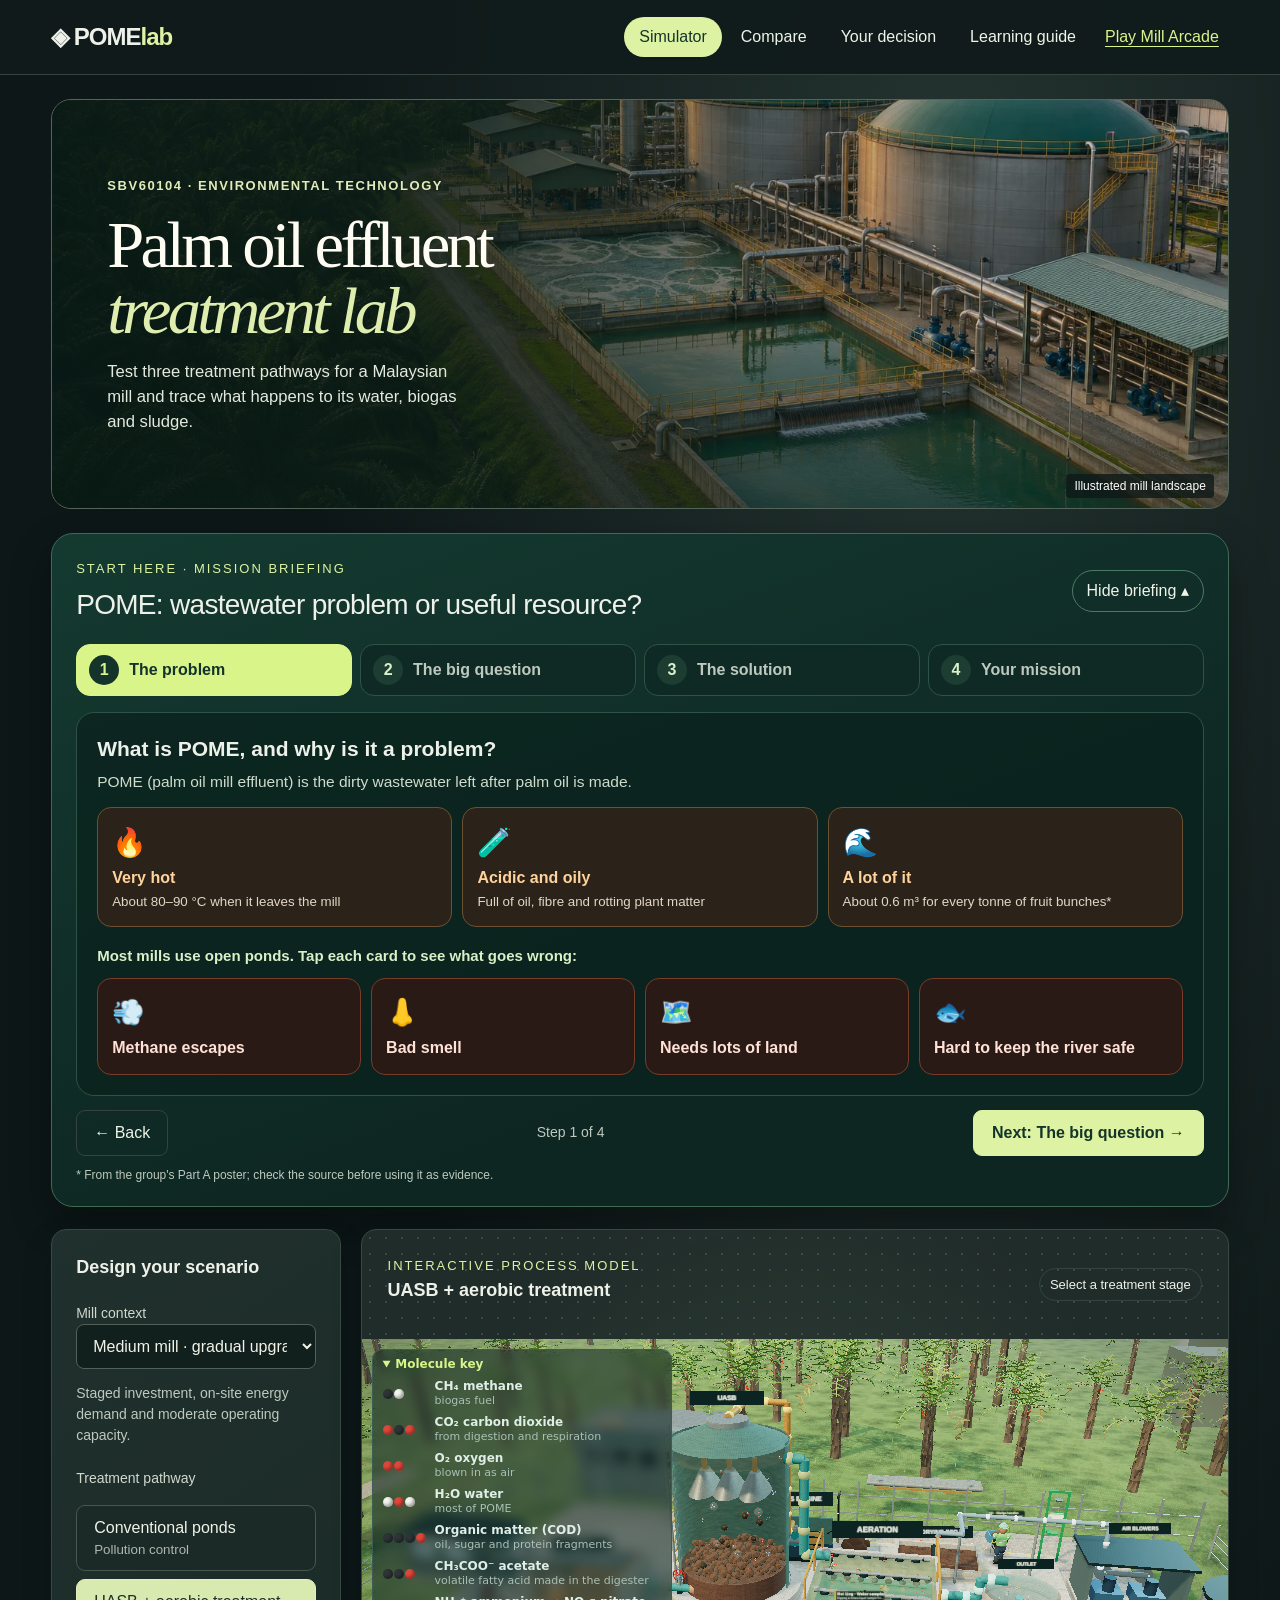
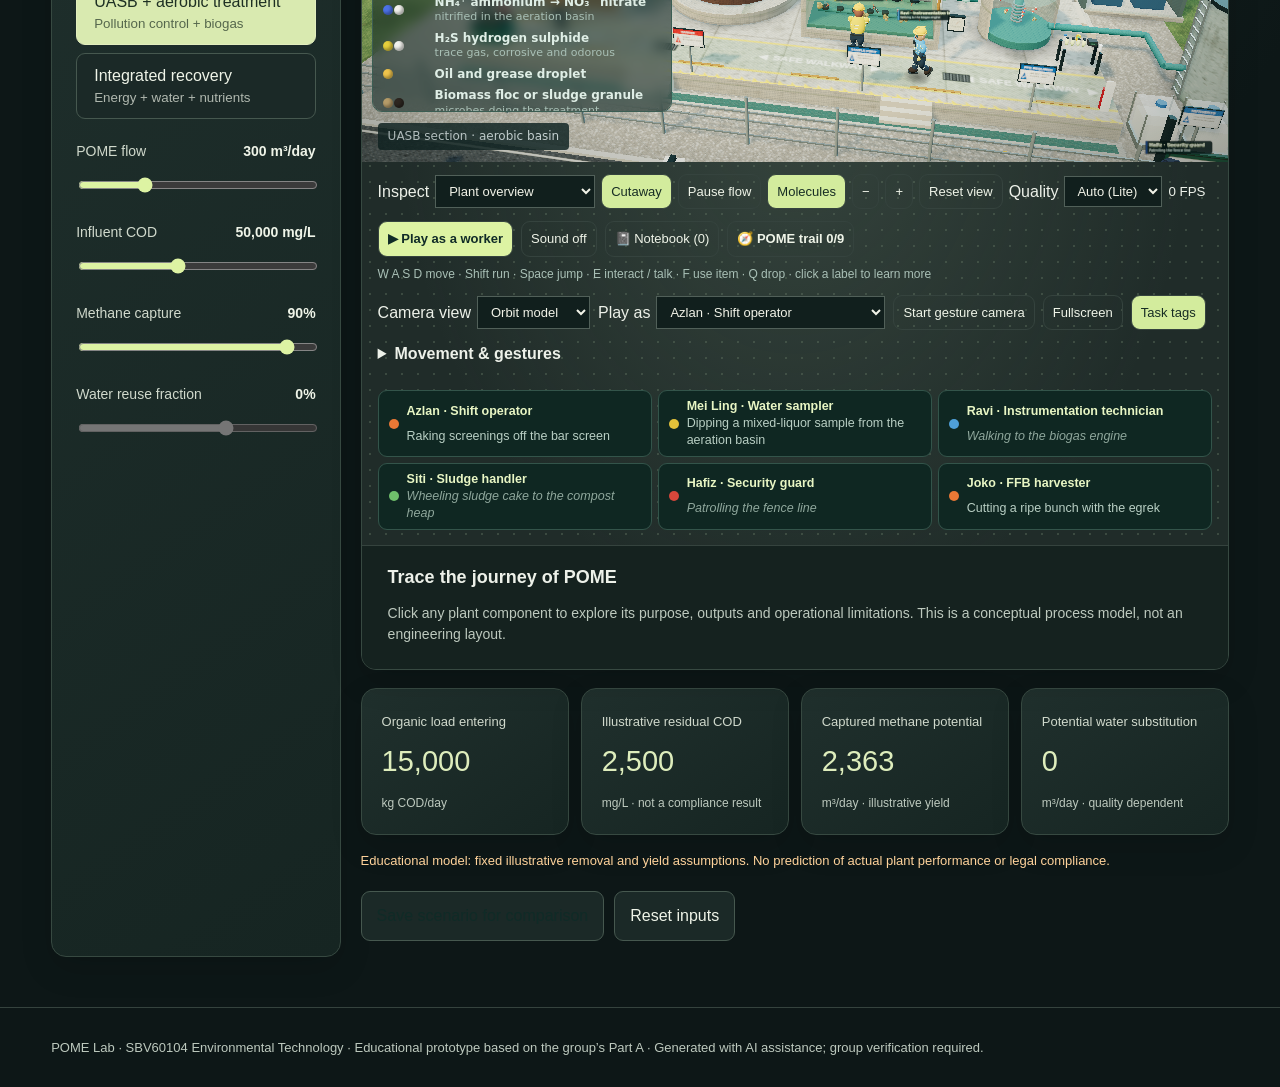
==== index.html @ a476e7a6 "Bring the conventional ponds to life: working crew, play mode, molecules - Seven workers with real p" ====
<!doctype html><html lang="en"><head><meta charset="utf-8"><meta name="viewport" content="width=device-width,initial-scale=1"><title>POME Lab — From effluent to opportunity</title><style>
:root{--bg:#091d1b;--panel:#102b27;--line:#2b4942;--ink:#eff4e8;--muted:#a5bcb1;--lime:#d9f58a;--mint:#70d9b0;--amber:#ffd39b}*{box-sizing:border-box}body{margin:0;background:var(--bg);color:var(--ink);font:16px/1.5 system-ui,sans-serif}button,input,select,textarea{font:inherit}button,select{cursor:pointer}button{border:1px solid var(--line);background:transparent;color:var(--ink);border-radius:9px;padding:10px 17px}button:hover,button.active{background:var(--lime);color:#14342b;border-color:var(--lime)}button:focus-visible,a:focus-visible,input:focus-visible,select:focus-visible{outline:3px solid var(--amber);outline-offset:3px}header{padding:23px 4%;display:flex;align-items:center;justify-content:space-between;border-bottom:1px solid var(--line)}.brand{font-size:23px;font-weight:750;letter-spacing:-1px}.brand span{color:var(--lime)}.tag{color:var(--muted);font-size:14px}nav{display:flex;gap:7px;flex-wrap:wrap}nav button{border:0}main{max-width:1520px;margin:auto;padding:35px 4%}h1{font-size:clamp(36px,4.6vw,67px);line-height:1.05;letter-spacing:-2.5px;font-weight:500;margin:17px 0}h1 em{color:var(--lime);font-style:normal}h2{font-size:27px;font-weight:500;letter-spacing:-.7px}h3{font-size:18px;margin:0 0 12px}p{color:var(--muted)}.eyebrow{text-transform:uppercase;letter-spacing:2px;color:var(--lime);font-size:13px}.intro{display:flex;justify-content:space-between;gap:30px;align-items:end;margin-bottom:32px}.intro p{max-width:440px}.badge{font-size:13px;padding:6px 10px;border:1px solid var(--line);border-radius:30px;display:inline-block}.grid{display:grid;grid-template-columns:310px 1fr;gap:20px}.panel{background:var(--panel);border:1px solid var(--line);border-radius:18px;padding:24px}.controls label{display:block;margin-top:22px;color:var(--muted);font-size:14px}.controls output{float:right;color:var(--ink);font-weight:650}.controls select{width:100%;padding:12px;background:#193c34;color:white;border:1px solid var(--line);border-radius:8px}.controls input{width:100%;accent-color:var(--lime);margin-top:15px}.options{display:grid;gap:8px;margin-top:16px}.options button{text-align:left}.options small{display:block;color:inherit;opacity:.7}.stage{padding:0;overflow:hidden;position:relative;background:radial-gradient(ellipse at 50% 35%,#245347 0,#102b27 65%)}.stagehead{display:flex;justify-content:space-between;padding:23px 26px}.stage svg{width:100%;height:330px;display:block}.unit{cursor:pointer;transition:filter .2s}.unit:hover,.unit:focus{filter:brightness(1.3);outline:none}.pipe{stroke-dasharray:12 9;animation:flow 2s linear infinite}@keyframes flow{to{stroke-dashoffset:-42}}.detail{background:#0a211c99;border-top:1px solid var(--line);padding:18px 26px;min-height:114px}.detail p{margin:6px 0;font-size:14px}.metrics{display:grid;grid-template-columns:repeat(4,1fr);gap:12px;margin-top:18px}.metric{padding:20px;background:#132e27;border-radius:13px;border:1px solid var(--line)}.metric span{color:var(--muted);font-size:13px}.metric strong{display:block;font-size:29px;font-weight:500;color:var(--lime);margin:7px 0}.metric small{color:var(--muted);font-size:12px}.notice{color:var(--amber);font-size:13px;margin:16px 0}.actions{display:flex;gap:10px;flex-wrap:wrap;margin-top:20px}.primary{background:var(--lime);color:#102b27}.cards{display:grid;grid-template-columns:repeat(3,1fr);gap:18px}.hidden{display:none!important}.section{margin-top:24px}table{width:100%;border-collapse:collapse}td,th{padding:14px;text-align:left;border-bottom:1px solid var(--line)}th{color:var(--lime)}.scroll{overflow:auto}textarea{width:100%;min-height:130px;padding:15px;background:#0c211d;border:1px solid var(--line);border-radius:10px;color:white}.feedback{padding:16px;border-left:3px solid var(--lime);background:#183c30;margin-top:15px}.quiz button{display:block;margin:8px 0;width:100%;text-align:left}.quiz fieldset{border:0;padding:0;margin:26px 0}.quiz legend{margin-bottom:12px;font-weight:600}.quiz label{display:block;padding:9px}.quiz input{accent-color:var(--lime)}a{color:var(--lime)}details{border-bottom:1px solid var(--line);padding:16px 0}summary{cursor:pointer;font-weight:600}footer{padding:30px 4%;border-top:1px solid var(--line);color:var(--muted);font-size:13px}.timeline{display:grid;grid-template-columns:repeat(5,1fr);gap:12px}.timeline div{padding:20px;border-left:2px solid var(--mint);background:var(--panel)}.timeline b{color:var(--lime)}@media(max-width:1050px){.metrics{grid-template-columns:repeat(2,1fr)}.cards{grid-template-columns:1fr}.intro{display:block}.timeline{grid-template-columns:1fr}}@media(max-width:720px){header{display:block}nav{margin-top:18px}.grid{grid-template-columns:1fr}main{padding:25px 5%}h1{letter-spacing:-1px}.stage svg{height:270px}.stagehead{gap:15px}.tag{display:none}}@media(prefers-reduced-motion:reduce){.pipe{animation:none}}
</style><link rel="stylesheet" href="field.css"><style>.reactor-view[hidden]{display:none}.reactor-frame{position:relative;background:#203535}.reactor-frame canvas{width:100%;height:clamp(320px,47vh,510px);display:block;touch-action:none;cursor:grab}.reactor-frame canvas:active{cursor:grabbing}.reactor-caption{position:absolute;left:16px;bottom:12px;color:#e2eeee;background:#152b29db;padding:5px 10px;border-radius:4px;font:12px system-ui;pointer-events:none}.reactor-controls{display:flex;align-items:center;flex-wrap:wrap;gap:6px;padding:12px 16px}.reactor-controls label{display:flex;align-items:center;gap:6px}.reactor-controls button,.reactor-controls select{width:auto;margin:0;padding:7px 9px;font-size:13px}.reactor-controls button[aria-pressed=true]{background:#d3ec9d;color:#172d24}.reactor-fallback svg{display:block!important}</style><link rel="stylesheet" href="process/explore.css?v=shift18"><link rel="stylesheet" href="process/play.css?v=shift18"><link rel="stylesheet" href="process/poster.css?v=shift18"></head><body><header><div class="brand">◈ POME<span>lab</span> <span class="tag"> / Environmental decision studio</span></div><nav aria-label="Main"><button class="active" data-tab="studio">Simulator</button><button data-tab="compare">Compare</button><button data-tab="challenge">Your decision</button><button data-tab="learn">Learning guide</button><a href="./arcade.html" style="color:#d9f58a;padding:10px">Play Mill Arcade</a></nav></header><main>
<section id="studio" class="view"><figure class="field-cover"><div><span class="eyebrow">SBV60104 · Environmental Technology</span><h1>Palm oil effluent<br><em>treatment lab</em></h1><p>Test three treatment pathways for a Malaysian mill and trace what happens to its water, biogas and sludge.</p></div><figcaption>Illustrated mill landscape</figcaption></figure><div class="grid"><aside class="panel controls"><h3>Design your scenario</h3><label for="scenario">Mill context</label><select id="scenario"><option value="small">Small mill · constrained investment</option><option value="medium" selected>Medium mill · gradual upgrade</option><option value="large">Large mill · recovery investment</option></select><p id="context" style="font-size:14px"></p><label>Treatment pathway</label><div class="options"><button data-option="0">Conventional ponds<small>Pollution control</small></button><button data-option="1" class="active">UASB + aerobic treatment<small>Pollution control + biogas</small></button><button data-option="2">Integrated recovery<small>Energy + water + nutrients</small></button></div><label for="flow">POME flow <output id="flowO"></output></label><input id="flow" type="range" min="50" max="1000" step="10" value="300"><label for="cod">Influent COD <output id="codO"></output></label><input id="cod" type="range" min="15000" max="100000" step="1000" value="50000"><label for="capture">Methane capture <output id="captureO"></output></label><input id="capture" type="range" min="0" max="100" value="90"><label for="reuse">Water reuse fraction <output id="reuseO"></output></label><input id="reuse" type="range" min="0" max="80" value="50"></aside><div><div class="panel stage"><div class="stagehead"><div><span class="eyebrow">Interactive process model</span><h3 id="planttitle">UASB + aerobic treatment</h3></div><span class="badge">Select a treatment stage</span></div><svg viewBox="0 0 850 370" role="img" aria-label="Isometric treatment plant with selectable pretreatment, digester, polishing, energy and sludge stages"><defs><linearGradient id="tank" x2="1"><stop stop-color="#244c40"/><stop offset=".5" stop-color="#51866c"/><stop offset="1" stop-color="#1c3b32"/></linearGradient><linearGradient id="water" x2="0" y2="1"><stop stop-color="#8ae2c0"/><stop offset="1" stop-color="#3e8470"/></linearGradient><pattern id="grid" width="35" height="35" patternUnits="userSpaceOnUse"><path d="M35 0H0V35" fill="none" stroke="#7cab8b" stroke-opacity=".12"/></pattern></defs><path d="M45 230 410 45 810 210 450 365Z" fill="url(#grid)" stroke="#50765c" stroke-opacity=".4"/><path d="M120 240 300 285 495 230 680 275M340 210 470 100M500 230 650 140" fill="none" stroke="#295c49" stroke-width="13"/><path class="pipe" d="M120 240 300 285 495 230 680 275M340 210 470 100M500 230 650 140" fill="none" stroke="#c8ec8d" stroke-width="3"/>
<g class="unit" tabindex="0" role="button" aria-label="Pretreatment" data-stage="0"><path d="M75 205 155 170 218 195 138 232Z" fill="#8ca894"/><path d="M75 205v46l63 28v-47Z" fill="#305448"/><path d="M138 232 218 195v45l-80 39Z" fill="#466c59"/><path d="M90 206 154 180 201 196 138 222Z" fill="#a88a55"/><text x="89" y="310" fill="#dfedda" font-size="15">Pretreatment</text></g>
<g class="unit" tabindex="0" role="button" aria-label="Anaerobic treatment" data-stage="1"><ellipse cx="335" cy="256" rx="79" ry="31" fill="#071a14" opacity=".5"/><path d="M264 165v83c0 42 142 42 142 0v-83Z" fill="url(#tank)"/><ellipse cx="335" cy="165" rx="71" ry="27" fill="#90b69b"/><path d="M264 165Q335 65 406 165Q335 203 264 165" fill="#5d9176"/><path d="M335 116v-23h40" fill="none" stroke="#bcdb9b" stroke-width="6"/><path d="M277 198v44M286 201v44" stroke="#b5d2a5" stroke-width="2"/><text x="274" y="309" fill="#dfedda" font-size="15">Anaerobic stage</text></g>
<g class="unit" tabindex="0" role="button" aria-label="Aerobic polishing" data-stage="2"><path d="M445 198 521 164 590 192 515 227Z" fill="#9ebba9"/><path d="M445 198v43l70 31v-45Z" fill="#386252"/><path d="M515 227 590 192v43l-75 37Z" fill="#577f68"/><path d="M461 197 522 174 573 192 515 216Z" fill="url(#water)"/><path d="m480 197 39-14m-17 22 39-15" stroke="#c7ffe2" stroke-width="3"/><text x="454" y="304" fill="#dfedda" font-size="15">Water polishing</text></g>
<g class="unit" tabindex="0" role="button" aria-label="Biogas energy" data-stage="3"><path d="M449 72 502 49 549 69 497 94Z" fill="#c8de9b"/><path d="M449 72v46l48 23V94Z" fill="#69936a"/><path d="m497 94 52-25v47l-52 25Z" fill="#3f7054"/><path d="m494 73-9 13h11l-7 16 20-20h-12l6-9" fill="#f0fbc4"/><text x="441" y="37" fill="#dfedda" font-size="15">Biogas energy</text></g>
<g class="unit" tabindex="0" role="button" aria-label="Sludge management" data-stage="4"><path d="m607 130 44-47 55 41-46 26Z" fill="#8ea76a"/><path d="m607 130 53 20 46-26v20l-46 26-53-23Z" fill="#537548"/><text x="614" y="72" fill="#dfedda" font-size="15">Sludge recovery</text></g><g class="unit" tabindex="0" role="button" aria-label="Water destination" data-stage="5"><ellipse cx="691" cy="262" rx="44" ry="18" fill="#a2c9b8"/><path d="M647 262v31c0 24 88 24 88 0v-31" fill="#477c69"/><ellipse cx="691" cy="262" rx="35" ry="12" fill="#7bc8bd"/><text x="647" y="337" fill="#dfedda" font-size="15">Water outlet</text></g></svg><div class="detail" aria-live="polite"><h3 id="detailtitle">Trace the journey of POME</h3><p id="detailtext">Click any plant component to explore its purpose, outputs and operational limitations. This is a conceptual process model, not an engineering layout.</p></div></div><div class="metrics" aria-live="polite"><div class="metric"><span>Organic load entering</span><strong id="load"></strong><small>kg COD/day</small></div><div class="metric"><span>Illustrative residual COD</span><strong id="residual"></strong><small>mg/L · not a compliance result</small></div><div class="metric"><span>Captured methane potential</span><strong id="gas"></strong><small>m³/day · illustrative yield</small></div><div class="metric"><span>Potential water substitution</span><strong id="waterout"></strong><small>m³/day · quality dependent</small></div></div><p class="notice">Educational model: fixed illustrative removal and yield assumptions. No prediction of actual plant performance or legal compliance.</p><div class="actions"><button class="primary" id="save">Save scenario for comparison</button><button id="reset">Reset inputs</button></div><p id="saved" role="status"></p></div></div></section>
<section id="compare" class="view hidden"><span class="eyebrow">Evaluate the trade-offs</span><h1>Different mills.<br><em>Different decisions.</em></h1><div class="cards"><article class="panel"><h2>Conventional ponds</h2><p>Lower initial investment and simpler operation. Larger land demand, odour and overflow risks, and uncontrolled methane can remain.</p><b>Question:</b><p>How would you demonstrate adequate treatment and manage remaining emissions?</p></article><article class="panel"><h2>UASB + biogas</h2><p>Compact anaerobic treatment with gas recovery and aerobic post-treatment. Requires suitable pretreatment, stable loading and trained operators.</p><b>Question:</b><p>What happens if gas capture or the biological process performs poorly?</p></article><article class="panel"><h2>Integrated recovery</h2><p>Adds water polishing and planned sludge recovery. Requires investment, energy, maintenance and quality checks for each recovered product.</p><b>Question:</b><p>Are there practical users for the recovered water, energy and nutrients?</p></article></div><h2>Your saved experiments</h2><div class="panel scroll"><table><thead><tr><th>Scenario / pathway</th><th>Flow</th><th>Residual COD</th><th>Methane</th><th>Water reuse</th></tr></thead><tbody id="runs"></tbody></table><p id="empty">Save scenarios in the simulator to compare your experiments.</p></div><div class="actions"><button id="export">Export learning record</button><button id="clear">Clear comparisons</button></div></section>
<section id="challenge" class="view hidden"><span class="eyebrow">Apply your judgement</span><h1>Make the call.<br><em>Defend the conditions.</em></h1><div class="grid"><article class="panel"><h2>The mill manager’s brief</h2><p>A medium-sized Malaysian mill can fund a staged upgrade. It has demand for on-site energy but limited specialist staff. There is no confirmed use for reclaimed water or compost.</p><p>Recommend a pathway and identify what must be in place before implementation.</p><div class="options" id="choices"><button data-choice="0">Keep conventional ponds</button><button data-choice="1">Stage a UASB + biogas upgrade</button><button data-choice="2">Install full integrated recovery</button></div><div id="choicefeedback" aria-live="polite"></div></article><div class="panel"><h3>Your evidence-based recommendation</h3><p>Use two comparison criteria, one limitation and one implementation condition. More than one answer can be defensible.</p><textarea id="reason" aria-label="Your recommendation" placeholder="I recommend… because… The main limitation is… Implementation should require…"></textarea><button id="review" class="primary">Check my reasoning structure</button><div id="reasonfeedback" aria-live="polite"></div><p class="tag">This checks structure only; it does not grade scientific accuracy or use AI.</p></div></div><div class="panel section quiz"><h2>Check your understanding</h2><form id="quiz"><fieldset><legend>1. Why is high BOD a concern in receiving water?</legend><label><input type="radio" name="q1" value="0"> It can increase microbial oxygen demand.</label><label><input type="radio" name="q1" value="1"> It guarantees nutrients have been removed.</label><label><input type="radio" name="q1" value="2"> It means the water is suitable for reuse.</label></fieldset><fieldset><legend>2. Does captured biogas prove that final effluent meets discharge requirements?</legend><label><input type="radio" name="q2" value="0"> Yes, gas capture is sufficient.</label><label><input type="radio" name="q2" value="1"> No, final effluent needs applicable quality assessment.</label></fieldset><fieldset><legend>3. What is necessary before reusing sludge as a soil amendment?</legend><label><input type="radio" name="q3" value="0"> Assume all organic sludge is safe.</label><label><input type="radio" name="q3" value="1"> Verify treatment, quality and suitability for the intended use.</label></fieldset><button class="primary" type="submit">Reveal feedback</button></form><div id="quizfeedback" aria-live="polite"></div></div></section>
<section id="learn" class="view hidden"><span class="eyebrow">Facilitator & learner guide</span><h1>Learn by testing.<br><em>Decide with evidence.</em></h1>
<div class="guide-two"><div class="panel"><h2>Learning outcome</h2><p>By the end of the lesson, students can <b>explain why untreated POME harms a river</b>, <b>describe how three ways of treating it work</b> (open ponds, a biogas digester with aeration, and full resource recovery) and <b>choose one for a Malaysian mill with reasons</b>.</p>
<p class="muted">Success looks like: a choice backed by two reasons, one problem it still has and one thing the mill must do first.</p></div>
<div class="panel"><h2>Target learners</h2><ul class="guide-list"><li><b>Who:</b> secondary school (SMK) students in Form 2, around 14 years old. They know that living things need oxygen and that water can be polluted, but have not met BOD, biogas or treatment plants.</li><li><b>Curriculum link:</b> KSSM Science topics on water, water pollution and ecosystems (teachers should match the exact chapter in their current scheme of work).</li><li><b>Setting:</b> one laptop or tablet per pair in the computer lab or classroom, any modern browser; the graphics adapt to slower school computers.</li><li><b>Role of the teacher:</b> sets the scene, prompts pairs during the games and leads the final discussion.</li></ul></div></div>
<h2>Your 40-minute lesson</h2><div class="timeline"><div><b>5 minutes</b><h3>Investigate</h3><p>Read the <b>Start here</b> poster: why are open ponds a problem? Make a prediction for the big question.</p></div><div><b>10 minutes</b><h3>Explore</h3><p>Press <b>Play as a worker</b> and follow the POME trail. Then play <b>Build the Treatment Train</b> in the Mill Arcade to put the stages in order.</p></div><div><b>8 minutes</b><h3>Experiment</h3><p>Change one thing at a time (pathway, methane capture, water reuse), save three runs and compare them.</p></div><div><b>10 minutes</b><h3>Decide</h3><p>Answer the mill manager's brief with your partner. Was your prediction right? Give two reasons, one problem and one condition.</p></div><div><b>7 minutes</b><h3>Reflect</h3><p>Play <b>Quiz Arena</b>, talk about the answers you missed and save your learning record.</p></div></div>
<div class="panel section"><h2>Key words</h2><dl class="glossary"><div><dt>POME</dt><dd>Palm oil mill effluent: the hot, dirty wastewater from a palm oil mill.</dd></div><div><dt>BOD</dt><dd>How much oxygen bacteria would use to break down the waste. High BOD = less oxygen for fish.</dd></div><div><dt>COD</dt><dd>A quick lab measure of how much pollution in the water can be oxidised.</dd></div><div><dt>Anaerobic</dt><dd>Without air. Anaerobic bacteria in a digester make biogas.</dd></div><div><dt>Aerobic</dt><dd>With air. Aerobic bacteria use oxygen to finish cleaning the water.</dd></div><div><dt>Biogas</dt><dd>A gas made mostly of methane that can be burnt to make electricity.</dd></div><div><dt>Methane (CH₄)</dt><dd>A greenhouse gas much stronger than carbon dioxide; open ponds let it escape.</dd></div><div><dt>Sludge</dt><dd>The settled solids left after treatment; it can be composted.</dd></div></dl></div>
<div class="panel section"><h2>How this activity follows the group's Part A</h2><div class="guide-scroll"><table class="guide-table"><thead><tr><th>Part A</th><th>What learners do here</th></tr></thead><tbody>
<tr><td>§2 Background and POME characteristics</td><td>Poster "Raw POME" panel; inlet trail stop; raw-POME sample card (pH, COD, oil).</td></tr>
<tr><td>§3 Option 1 · Conventional ponds</td><td>Conventional ponds pathway; the poster's four problems (methane, odour, land, strict BOD limits).</td></tr>
<tr><td>§4 Option 2 · UASB + aerobic treatment</td><td>UASB + aerobic pathway; 3D plant with UASB, biogas engine, aeration basin and final effluent tank; worker tasks and trail quizzes.</td></tr>
<tr><td>§5 Option 3 · Integrated recovery (poster stages 1–5)</td><td>Integrated pathway; 3D heat recovery, technical CPO, biogas holder, H₂S scrubber, BioCNG, UF/RO membranes, screw press and EFB co-composting.</td></tr>
<tr><td>§6 Comparative evaluation</td><td>Saved runs in the Compare tab; trade-off cards for each pathway.</td></tr>
<tr><td>§7 Feasibility in Malaysia</td><td>Mill-size context selector and the mill manager's brief (budget, staff skills, users for water and compost).</td></tr>
<tr><td>§8 Limitations and residuals</td><td>"What this model cannot tell you"; questions about gas leakage, reject concentrate and sludge quality.</td></tr>
<tr><td>§9–10 Decision factors and recommendation</td><td>Your decision: recommendation with criteria, limitation and implementation condition, compared with the learner's first prediction.</td></tr>
</tbody></table></div></div>
<div class="panel section"><h2>Why digital, and what stays offline</h2><div class="guide-two"><div><h3>What the digital tool adds</h3><ul class="guide-list"><li><b>Learning by doing:</b> students change one thing and see all three pathways respond at once, instead of copying a table from the board.</li><li><b>Seeing hidden processes:</b> granules, gas bubbles, molecules and pipe flows that cannot be observed in a lecture or on a site visit.</li><li><b>A safe site visit:</b> mills are far from most schools and digesters involve dangerous gas; students can walk the plant and talk to workers without risk.</li><li><b>Games that teach:</b> five different Mill Arcade games (storm rescue, building the plant, running the control room, managing a budget, a quiz race) keep 14-year-olds active and motivated.</li><li><b>Immediate feedback and a record:</b> trail quizzes, the reasoning-structure check and an exportable learning record for assessment.</li></ul></div>
<div><h3>What we keep non-digital on purpose</h3><ul class="guide-list"><li><b>Pair discussion</b> of the choice, because explaining a decision to a friend is the core skill.</li><li><b>Facilitator debrief</b> on where the model is simplified and why real data are needed.</li><li><b>Fallback:</b> if devices are limited, the poster, pathway cards and mill brief can be printed and the numbers worked by hand.</li><li><b>Limits of the tool:</b> needs a browser with WebGL; the model is illustrative, not a design or compliance calculation.</li></ul></div></div></div>
<div class="panel section"><h2>Model transparency & evidence</h2><details open><summary>What the numbers mean</summary><p>All defaults are illustrative teaching assumptions, not measurements. Organic load = flow × influent COD ÷ 1,000. Fixed total COD removal fractions are 90%, 95% and 98% for the three pathways. Residual COD = influent COD × (1 − removal). These chosen fractions illustrate comparisons and do not establish that one technology always performs better.</p><p>Illustrative methane = influent COD load × 70% anaerobic removal × 0.25 m³/kg COD removed × capture fraction, for recovery pathways only. Pond methane capture is zero; zero capture does not mean zero methane generation. Water substitution = flow × reuse fraction for integrated recovery only; losses and water-quality limitations are not modelled.</p></details><details><summary>What this model cannot tell you</summary><p>No BOD prediction, legal compliance determination, engineering sizing, financial payback or net greenhouse-gas assessment. It does not simulate biological kinetics, nutrient removal, gas purity, methane leakage after collection, parasitic energy, sludge quality or actual hydraulic losses. Capture and reuse sliders are independent assumptions, not operational guarantees.</p></details><details><summary>Connection to your Part A</summary><p>The three pathways, the five-stage integrated design and the trade-offs come from the group's Part A report, "Conventional Pollutant Removal versus Integrated Pollution Control and Resource Recovery System for Palm Oil Mill Effluent", and its poster "POME in Malaysia: from wastewater problem to renewable resource". This prototype turns that comparison into an active decision exercise. Figures marked * on the poster panel and all model constants must be replaced with verified, cited data before they are used as evidence of performance.</p><p><a href="https://docs.google.com/document/d/1RooPYyfiSwwYAak9hfzr4OYcWjzxns4LAUFqZmKYcxM/edit" target="_blank" rel="noopener">Group Part A report</a></p></details><details><summary>Further reading supplied in Part A</summary><p>Consult the original papers and verify bibliographic details and applicability before citing numerical values. These links are provided for investigation, not as validation of this model's illustrative constants.</p><p><a href="https://doi.org/10.1155/2015/617861" target="_blank" rel="noopener">Zero discharge performance of an industrial pilot-scale plant treating POME</a></p><p><a href="https://palmoilis.mpob.gov.my/publications/POEB/poeb117-loh.pdf" target="_blank" rel="noopener">MPOB integrated anaerobic–aerobic treatment reading</a></p></details><details><summary>Assessing learners</summary><p>Check each pair's decision for four things: a correct explanation of how their choice cleans POME, two reasons, one problem it still has, and one thing the mill must do first. The trail quizzes, the arcade games and the final quiz check key ideas; the written decision checks whether students can apply them.</p></details></div>
<div class="panel section"><h2>Demonstration script (about 7 minutes)</h2><ol class="demo"><li><b>0:00 · Outcome and learners.</b> State the learning outcome and that it is for Form 2 SMK students. Show the Start here poster and the big question.</li><li><b>0:45 · Investigate.</b> Click one conventional problem and one recovery stage; make a prediction.</li><li><b>1:45 · Explore UASB in 3D.</b> Press Play as a worker, walk to one trail stop, answer its quiz and ask a worker a question.</li><li><b>3:15 · Switch to Integrated recovery.</b> Show the new units appear; click UF/RO and the biogas holder for their explanations.</li><li><b>4:15 · Experiment and play.</b> Change methane capture and save a run, then open the Mill Arcade and show one game (Build the Treatment Train or Biogas Mission).</li><li><b>5:30 · Decide.</b> Choose a pathway for the mill brief, show the prediction recall and the reasoning check, then the quiz feedback.</li><li><b>6:30 · Rationale.</b> Explain why digital was chosen, what stays offline, and the model's limits. Export the learning record.</li></ol></div>
</section></main><footer>POME Lab · SBV60104 Environmental Technology · Educational prototype based on the group’s Part A · Generated with AI assistance; group verification required.</footer>
<script>
const $=id=>document.getElementById(id), names=['Conventional ponds','UASB + aerobic treatment','Integrated resource recovery'];let option=1,runs=[],lastScore=null;const contexts={small:'Limited investment and staff. Land availability and effluent performance still need assessment.',medium:'Staged investment, on-site energy demand and moderate operating capacity.',large:'Long-term investment and skilled staff, with potential demand for recovered resources.'};const stages=[['Pretreatment','Cooling, screening, oil recovery and equalisation prepare POME for biological treatment. High solids, oil and temperature can disrupt downstream processes.'],['Anaerobic treatment','Microorganisms break down organic matter without oxygen. Ponds, UASB and other closed digesters differ in design and operating needs. UASB suitability depends on pretreatment and solids loading.'],['Aerobic treatment and polishing','Aerobic post-treatment reduces remaining organic load. Additional polishing must be selected for the intended discharge or reuse quality; a single generic stage cannot guarantee compliance.'],['Biogas and energy','Captured biogas requires appropriate handling, safety controls and conditioning before energy use. Capture does not eliminate all leakage or energy consumption. Conventional ponds in this scenario have no recovery.'],['Sludge management','Separated sludge requires further assessment and suitable processing. Composting or other recovery needs quality control and an appropriate end user. This branch is conceptual, not a quantified fertiliser output.'],['Water destination','Conventional and intermediate scenarios discharge treated water subject to applicable requirements. Integrated recovery can substitute water only where treatment quality matches the intended use.']];
function tab(id){document.querySelectorAll('.view').forEach(e=>e.classList.toggle('hidden',e.id!==id));document.querySelectorAll('[data-tab]').forEach(e=>e.classList.toggle('active',e.dataset.tab===id));window.scrollTo({top:0,behavior:'smooth'})}document.querySelectorAll('[data-tab]').forEach(b=>b.onclick=()=>tab(b.dataset.tab));
function values(){let flow=+$('flow').value,cod=+$('cod').value,capture=option?+$('capture').value:0,reuse=option===2?+$('reuse').value:0;return{scenario:$('scenario').value,pathway:names[option],flow,cod,capture,reuse,load:flow*cod/1000,residual:cod*(1-[.9,.95,.98][option]),gas:option?flow*cod/1000*.7*.25*capture/100:0,water:flow*reuse/100}}
const fmt=n=>Math.round(n).toLocaleString('en');function update(){let v=values();$('flowO').textContent=fmt(v.flow)+' m³/day';$('codO').textContent=fmt(v.cod)+' mg/L';$('captureO').textContent=v.capture+'%';$('reuseO').textContent=v.reuse+'%';$('capture').disabled=!option;$('reuse').disabled=option!==2;$('load').textContent=fmt(v.load);$('residual').textContent=fmt(v.residual);$('gas').textContent=fmt(v.gas);$('waterout').textContent=fmt(v.water);$('context').textContent=contexts[v.scenario];$('planttitle').textContent=names[option];document.querySelectorAll('[data-option]').forEach(b=>b.classList.toggle('active',+b.dataset.option===option))}
document.querySelectorAll('[data-option]').forEach(b=>b.onclick=()=>{option=+b.dataset.option;update()});['flow','cod','capture','reuse'].forEach(id=>$(id).oninput=update);$('scenario').onchange=()=>{$('flow').value={small:100,medium:300,large:800}[$('scenario').value];update()};function stage(i){$('detailtitle').textContent=stages[i][0];$('detailtext').textContent=stages[i][1]}document.querySelectorAll('[data-stage]').forEach(b=>{b.onclick=()=>stage(+b.dataset.stage);b.onkeydown=e=>{if(e.key==='Enter'||e.key===' '){e.preventDefault();stage(+b.dataset.stage)}}});function renderRuns(){$('runs').innerHTML=runs.map(v=>`<tr><td>${v.scenario} / ${v.pathway}</td><td>${fmt(v.flow)} m³/d</td><td>${fmt(v.residual)} mg/L</td><td>${fmt(v.gas)} m³/d</td><td>${fmt(v.water)} m³/d</td></tr>`).join('');$('empty').hidden=runs.length>0} $('save').onclick=()=>{runs.push(values());renderRuns();$('saved').textContent='Scenario '+runs.length+' saved. Open Compare to review your experiments.'};$('clear').onclick=()=>{runs=[];renderRuns()};$('reset').onclick=()=>{option=1;$('scenario').value='medium';$('flow').value=300;$('cod').value=50000;$('capture').value=90;$('reuse').value=50;update()};
const choiceText=['A defensible interim choice only if treatment adequacy and remaining risks are addressed. Explain why an upgrade is deferred and specify a realistic review or upgrade plan.','A plausible staged choice given energy demand and limited recovery markets. It still requires trained operators, suitable pretreatment, safe gas handling and effluent verification.','Potentially beneficial, but explain the investment and skills gap. Confirm water and sludge users and quality requirements before assuming recovery benefits.'];document.querySelectorAll('[data-choice]').forEach(b=>b.onclick=()=>{document.querySelectorAll('[data-choice]').forEach(x=>x.classList.toggle('active',x===b));$('choicefeedback').className='feedback';$('choicefeedback').textContent=choiceText[+b.dataset.choice]});$('review').onclick=()=>{let t=$('reason').value.trim(),n=t.split(/\s+/).filter(Boolean).length;$('reasonfeedback').className='feedback';$('reasonfeedback').textContent=n<35?'Develop your reasoning further: name your choice, compare two criteria, identify a limitation and state a condition for implementation.':'Your response is ready for peer review. Check: two evidence-based criteria, one residual risk and one feasible implementation condition. Length alone does not establish accuracy.'};$('quiz').onsubmit=e=>{e.preventDefault();let f=new FormData(e.target);if(['q1','q2','q3'].some(k=>!f.has(k))){$('quizfeedback').textContent='Please answer all three questions first.';return}lastScore=+(f.get('q1')==='0')+ +(f.get('q2')==='1')+ +(f.get('q3')==='1');$('quizfeedback').className='feedback';$('quizfeedback').textContent=`${lastScore}/3 correct. High BOD can increase oxygen demand. Gas recovery does not prove effluent compliance. Sludge recovery requires treatment, quality checks and suitability for use. Revisit your answers and try again.`};$('export').onclick=()=>{let blob=new Blob([JSON.stringify({title:'POME Lab learning record',assumptions:'Illustrative educational model; not plant predictions or compliance evidence.',runs,recommendation:$('reason').value,quizScore:lastScore},null,2)],{type:'application/json'}),u=URL.createObjectURL(blob),a=document.createElement('a');a.href=u;a.download='pome-learning-record.json';a.click();setTimeout(()=>URL.revokeObjectURL(u),1000)};update();
</script><script type="module" src="process/poster.mjs?v=shift18"></script><script type="module" src="process/ponds3d.mjs?v=shift18"></script><script type="module" src="process/reactor.mjs?v=shift18"></script></body></html>
---- field.css ----
@media screen {
:root{--bg:#0d1717;--panel:#172525;--line:#35433e;--muted:#bdc9be;--lime:#ddf3a3;color-scheme:dark}
body{background:radial-gradient(ellipse at 74% 8%,#243330 0,transparent 48%),#0d1717;color:#edf1e9;font-family:Inter,"Segoe UI",sans-serif}
header{max-width:none;margin:0;padding:15px max(4%,calc((100vw - 1440px)/2));background:#101b1bf2;border-bottom:1px solid #34433d;gap:24px}
header .brand,header>b{font-weight:750;letter-spacing:-1px;font-size:24px;white-space:nowrap}header .tag{display:none}
header a{color:#e1eec6;text-underline-offset:4px}nav{align-items:center;gap:4px}nav button{border-radius:40px;padding:8px 15px}
main{max-width:1540px;margin:auto;padding:24px 4% 50px}
.field-cover{position:relative;isolation:isolate;overflow:hidden;padding:clamp(25px,4.3vw,70px);min-height:clamp(300px,32vw,450px);border:1px solid #53645a;border-radius:20px;display:flex;align-items:center;margin:0 0 24px;background:#203329 url('mill-aerial.webp') center 52% / cover}
.field-cover:before{content:"";position:absolute;inset:0;background:linear-gradient(90deg,#081915ee 0%,#0a1b16c9 32%,#0a191651 63%,#0b1a170c 100%),linear-gradient(0deg,#13211e70,transparent 45%);z-index:-1}
.field-cover h1{font-family:Georgia,"Times New Roman",serif;font-weight:400;font-size:clamp(45px,5.2vw,85px);line-height:.99;letter-spacing:-.055em;margin:15px 0;color:#fffdf3}
.field-cover h1 em{font-weight:400;color:#dfedaf;font-style:italic}.field-cover p{max-width:39ch;color:#e3e9de;margin:16px 0 0;font-size:clamp(15px,1.3vw,19px);text-wrap:pretty}
.field-cover .eyebrow{color:#e1ecbb;font:650 13px/1.4 "Segoe UI",sans-serif;letter-spacing:.12em}.field-cover figcaption{position:absolute;right:14px;bottom:10px;font-size:12px;background:#0d1919c9;padding:3px 8px;border-radius:4px;color:white}
.grid{grid-template-columns:minmax(255px,.8fr) minmax(0,2.4fr)}.panel,.world,article,.metric,.record,.timeline div{background:linear-gradient(145deg,#20302d,#162522);border-color:#374941;border-radius:15px;box-shadow:0 12px 32px #0002}
.controls label,.metric span{color:#d0d9cc}.controls select,select,textarea{background:#111f1d;color:#f2f3e8;border-color:#516059}.options button,.games button,.actions button{background:#1b2927;border:1px solid #46584f;transition:background .16s,border-color .16s}
.options button:hover,.actions button:hover,.games button:hover{background:#324834;color:#f2f4de;border-color:#bbd387}.options button.active,.games button[aria-pressed=true]{background:#d9eab0;color:#1e3023;border-color:#e3eebe}
.stage,.world canvas{background-color:#202c29;background-image:radial-gradient(ellipse at 50% 45%,#61746555,transparent 65%),radial-gradient(#a4bd9b35 .8px,transparent .9px);background-size:auto,16px 16px}.world canvas{height:clamp(350px,48vh,570px)}
.detail,.world .toolbar{background:#15221f}.toolbar{padding:13px 18px}.toolbar button{min-height:40px}.stagehead{align-items:center}.metric strong{font-variant-numeric:tabular-nums;color:#deedbc}
.games{gap:8px}.games button{padding:14px 16px;align-content:center}.actions button{padding:12px 15px}.actions b{display:inline-grid;place-items:center;width:28px;height:28px;background:#30443a;border-radius:6px;color:#ecf8d2}
.result{background:#263d30;padding:12px 16px;color:#eff4e6}.world{overflow:hidden}.stage svg{height:clamp(280px,30vw,420px)}
@media(max-width:800px){header{flex-wrap:wrap;gap:6px}header nav{margin-top:0;max-width:100%}nav button,nav a{font-size:14px}.grid{grid-template-columns:1fr}.field-cover{min-height:295px}.field-cover:before{background:linear-gradient(90deg,#091914e0,#11251c83 73%,#081a1644)}.field-cover figcaption{font-size:10px}.games{scroll-snap-type:x proximity}.games button{scroll-snap-align:start}.stagehead{flex-wrap:wrap}.world canvas{height:350px}main{padding:16px 4% 42px}}
}
@media screen {
.games{display:grid;grid-template-columns:repeat(5,minmax(0,1fr));gap:10px;margin:18px 0 26px}
.games button{display:flex;flex-direction:column;align-items:flex-start;justify-content:flex-start;gap:7px;position:relative;padding:19px 15px 16px;border-radius:12px;border-top:3px solid var(--mission-tone,#76ada5);background:linear-gradient(150deg,#23372f,#182824)}
.games button[data-id=train]{--mission-tone:#d7b772}.games button[data-id=biogas]{--mission-tone:#e2a568}.games button[data-id=manager]{--mission-tone:#a7b5d2}.games button[data-id=arena]{--mission-tone:#c5a9c9}
.games strong{font-weight:650;line-height:1.25}.games small{font-size:13px;line-height:1.4;color:#c1cdc3}.games button[aria-pressed=true]{background:#dcebb9;border-color:#dcebb9;color:#1c3025}.games button[aria-pressed=true] small{color:#3d553e}
.camera-bar{display:flex;align-items:center;justify-content:flex-end;gap:5px;padding:8px 14px;background:#192c25;border-block:1px solid #3c5144}.camera-bar select{margin-right:auto;max-width:55%}.camera-bar button{min-width:42px;font-size:21px;line-height:1;padding:9px}
.mission-track{display:flex;gap:5px;margin:10px 0 20px}.mission-track span{height:5px;border-radius:4px;flex:1;background:#40514a}.mission-track span.complete{background:#82b89a}.mission-track span.current{background:#daeaa4}
.actions button[data-outcome]{opacity:1}.actions button[data-outcome=success]{border-color:#a8d397;background:#2a4331}.actions button[data-outcome=review]{border-color:#d9b583;background:#443a29}
@media(max-width:950px){.games{display:flex;overflow-x:auto;padding-bottom:6px}.games button{min-width:180px;max-width:205px;flex:1 0 auto}}
}
---- process/explore.css ----
.reactor-explore{padding:0 16px 15px;display:flex;flex-wrap:wrap;align-items:center;gap:8px}.reactor-explore label{display:flex;align-items:center;gap:6px}.reactor-explore button,.reactor-explore select{width:auto;margin:0;padding:7px 9px;font-size:13px}.reactor-explore details{flex:1 0 100%;padding:4px 0;background:none;border:0}.reactor-explore summary{cursor:pointer}.reactor-explore details p{max-width:66ch;margin:.5em 0}.reactor-explore .walkpad{display:flex;gap:4px}.reactor-explore .walkpad[hidden],.reactor-frame video[hidden]{display:none}.walkpad button{touch-action:none;min-width:40px}.reactor-frame video{position:absolute;top:10px;right:10px;width:84px;height:63px;object-fit:cover;transform:scaleX(-1);border:1px solid #9db1a5;border-radius:8px}.reactor-view:fullscreen{background:#102823;overflow:auto}.reactor-view:fullscreen canvas{height:72dvh}.reactor-explore .tracking{font-size:.85rem;color:#d6e8b7}
.hand-aim{position:absolute;width:19px;height:19px;transform:translate(-50%,-50%);border:2px solid #ffdb80;border-radius:50%;box-shadow:0 0 0 2px #18302f;pointer-events:none}.hand-aim[hidden]{display:none}
.reactor-caption{max-width:min(44ch,86%);line-height:1.4}
.reactor-explore button[aria-pressed=true]{background:#d3ec9d;color:#172d24}
.crew-board{flex:1 0 100%;display:grid;grid-template-columns:repeat(auto-fit,minmax(210px,1fr));gap:6px;margin:4px 0 0;padding:0;list-style:none}
.crew-board li{display:grid;grid-template-columns:10px 1fr;column-gap:8px;align-items:center;padding:7px 10px;border:1px solid #33544a;border-radius:9px;background:#0f2722;font-size:12.5px;line-height:1.35}
.crew-board li i{grid-row:span 2;width:10px;height:10px;border-radius:50%;background:#e97835}
.crew-board li[data-crew="1"] i{background:#e2c13a}.crew-board li[data-crew="3"] i{background:#6fc06b}
.crew-board li b{color:#e8f6c4;font-weight:650}.crew-board li span{color:#b9cfc4}
.crew-board li[data-job=walk] span{color:#8fa79c;font-style:italic}
.chem-legend{position:absolute;top:10px;left:10px;max-width:min(300px,62%);max-height:calc(100% - 60px);overflow:auto;background:#10262394;backdrop-filter:blur(6px);border:1px solid #3b5d53;border-radius:10px;padding:6px 10px;font:12px/1.35 system-ui,sans-serif;color:#dfeee6;z-index:2}
.chem-legend[hidden]{display:none}
.chem-legend summary{cursor:pointer;font-weight:650;color:#d9f58a}
.chem-legend ul{list-style:none;margin:6px 0;padding:0;display:grid;gap:5px}
.chem-legend li{display:grid;grid-template-columns:46px 1fr;column-gap:6px}
.chem-legend li small{grid-column:2;color:#a9c0b6;font-size:11px}
.chem-legend .atoms{grid-row:span 2;display:flex;align-items:center;gap:1px}
.chem-legend i{display:inline-block;width:10px;height:10px;border-radius:50%;box-shadow:inset -2px -2px 3px #0005}
.chem-legend .atom-key{display:flex;gap:9px;margin:4px 0;color:#cfe1d6}.chem-legend .atom-key span{display:flex;align-items:center;gap:3px}
.chem-legend .scale-note{margin:4px 0 2px;color:#a9c0b6;font-size:10.5px}
@media(max-width:720px){.chem-legend{max-width:78%}}
.crew-board li[data-crew="2"] i{background:#4f9fd8}
.mill-gpu>button[aria-pressed=true]{background:#d7f88e;color:#102b24}.mill-gpu>button{margin:10px 0 0 12px}
.crew-board li[data-crew="4"] i{background:#d8473b}
.hd-badge{position:absolute;top:10px;right:12px;padding:3px 9px;border-radius:6px;background:#d9f58a;color:#102b27;font:800 12px/1.4 system-ui,sans-serif;letter-spacing:.08em;box-shadow:0 2px 8px #0006;pointer-events:none;z-index:2}.hd-badge[hidden]{display:none}
.reactor-controls .quality select,.mill-gpu .quality select{padding:6px 8px;font-size:13px}.mill-gpu>.quality{margin:10px 0 0 12px;display:inline-flex;gap:6px;align-items:center;color:#c3d6bf}
---- process/play.css ----
/* Play layer HUD for the Mill Arcade. */
.play-hud{position:absolute;inset:0;pointer-events:none;font:13px/1.4 system-ui,sans-serif;color:#eef6e6;z-index:3}
.play-hud [hidden]{display:none!important}
.play-hud button{pointer-events:auto}
.play-toast{position:absolute;top:12px;left:50%;transform:translate(-50%,-8px);max-width:min(560px,80%);padding:8px 14px;border-radius:10px;background:#0f2622e6;border:1px solid #4c7a68;opacity:0;transition:opacity .25s,transform .25s;text-align:center}
.play-toast.show{opacity:1;transform:translate(-50%,0)}
.play-prompt{position:absolute;bottom:16%;left:50%;transform:translateX(-50%);padding:7px 14px;border-radius:999px;background:#102b27e8;border:1px solid #d9f58a;color:#e9fbb8;font-weight:650;white-space:nowrap;box-shadow:0 4px 14px #0007}
.play-status{position:absolute;left:12px;bottom:12px;display:flex;flex-direction:column;gap:5px;padding:7px 10px;border-radius:10px;background:#0f2622d9;border:1px solid #3f6458;min-width:150px}
.play-stamina{display:block;height:6px;border-radius:4px;background:#2a463e;overflow:hidden}.play-stamina i{display:block;height:100%;width:100%;background:linear-gradient(90deg,#9be36a,#d9f58a);transition:width .1s}
.play-quests{position:absolute;right:10px;top:42px;width:min(270px,44%);padding:6px 10px;border-radius:10px;background:#0f2622e0;border:1px solid #3f6458;pointer-events:auto}
.play-quests summary{cursor:pointer;font-weight:700;color:#d9f58a}.play-quests summary b{color:#eef6e6;font-weight:600}
.play-quests ol{margin:6px 0 2px;padding-left:18px;display:grid;gap:5px}.play-quests li b{display:block;font-weight:650}.play-quests li small{color:#a9c0b6}.play-quests li.done b{text-decoration:line-through;color:#9bd88a}
.play-card{position:absolute;right:10px;bottom:12px;width:min(360px,70%);max-height:60%;overflow:auto;padding:12px 14px;border-radius:12px;background:#f4f1e6;color:#1d2423;box-shadow:0 8px 26px #0009;pointer-events:auto}
.play-card h4{margin:0 34px 6px 0;font-size:15px}.play-card p{margin:0;white-space:pre-line;color:#2c3836}
.play-card .close,.play-card .speak{position:absolute;top:6px;width:26px;height:26px;padding:0;border-radius:50%;border:0;background:#1f4d3f;color:#fff;cursor:pointer;line-height:1}
.play-card .close{right:8px}.play-card .speak{right:40px;background:#2d6fb0}
.play-talk{position:absolute;left:50%;bottom:10px;transform:translateX(-50%);width:min(620px,94%);padding:10px 14px;border-radius:14px;background:#0f2622f2;border:1px solid #d9f58a;box-shadow:0 10px 30px #000a;pointer-events:auto}
.play-talk header{display:flex;align-items:center;gap:8px}.play-talk header b{color:#d9f58a;font-size:14px;flex:1}.play-talk header i{width:10px;height:10px;border-radius:50%;background:#e97835}
.play-talk[data-crew="1"] header i{background:#e2c13a}.play-talk[data-crew="2"] header i{background:#4f9fd8}.play-talk[data-crew="3"] header i{background:#6fc06b}.play-talk[data-crew="4"] header i{background:#d8473b}
.play-talk .close{border:0;background:none;color:#cfe1d6;font-size:20px;cursor:pointer}
.play-talk .line{margin:6px 0 8px;font-size:14.5px;min-height:3.2em}
.play-talk .choices{display:grid;gap:5px}.play-talk .choices button{text-align:left;padding:6px 10px;border-radius:8px;border:1px solid #3f6458;background:#173a32;color:#eef6e6;cursor:pointer;font-size:13px}
.play-talk .choices button:hover,.play-talk .choices button:focus-visible{background:#d9f58a;color:#102b27}
.play-talk kbd{font:600 11px monospace;padding:1px 5px;border-radius:4px;background:#2a463e;color:#d9f58a}
.play-cross{position:absolute;left:50%;top:50%;width:14px;height:14px;margin:-7px 0 0 -7px;display:none}.play-cross.show{display:block}
.play-cross:before,.play-cross:after{content:'';position:absolute;background:#ffffffd9;box-shadow:0 0 2px #000}.play-cross:before{left:6px;top:0;width:2px;height:14px}.play-cross:after{top:6px;left:0;width:14px;height:2px}
.play-tip{position:absolute;padding:3px 8px;border-radius:6px;background:#0f2622ee;border:1px solid #4c7a68;font-size:12px;white-space:nowrap}
.play-actions{position:absolute;right:10px;bottom:12px;display:flex;gap:6px}.play-actions button{padding:10px 12px;border-radius:50%;min-width:58px;min-height:58px;border:1px solid #d9f58a;background:#102b27d9;color:#e9fbb8;font-weight:700;touch-action:none}
.play-bar{flex:1 0 100%;display:flex;flex-wrap:wrap;align-items:center;gap:8px;margin-bottom:4px}
.play-bar .play-go{font-weight:700}.play-bar .play-keys{font-size:12px;color:#a9c0b6}
.play-bar button[aria-pressed=true]{background:#d3ec9d;color:#172d24}
.reactor-frame.locked{cursor:none}
.walkpad .run,.walkpad .jump{min-width:56px}
@media (max-width:720px){.play-bar .play-keys{display:none}.play-card{width:min(320px,88%)}.play-prompt{bottom:30%}}
.play-talk header{padding:0;margin:0;max-width:none;border:0;justify-content:flex-start}
.play-talk{max-height:62%;overflow:auto;padding:8px 12px}
.play-talk .line{min-height:0;margin:4px 0 6px}
@media (min-width:560px){.play-talk .choices{grid-template-columns:1fr 1fr}}
.play-talk .choices button{padding:5px 9px;margin:0;width:auto}
.mill-gpu .fps-meter{margin-left:8px;color:#a9c0b6;font-size:12px}
/* Learning layer */
.learn-hud{position:absolute;inset:0;pointer-events:none;font:13px/1.4 system-ui,sans-serif;color:#eef6e6;z-index:3}
.learn-hud [hidden]{display:none!important}.learn-hud button{pointer-events:auto}
.learn-guide{position:absolute;top:52px;left:50%;transform:translateX(-50%);display:flex;align-items:center;gap:8px;padding:6px 14px 6px 10px;border-radius:999px;background:linear-gradient(135deg,#123a31ee,#0e2a25ee);border:1px solid #d9f58a;box-shadow:0 6px 18px #0008;font-weight:650;white-space:nowrap}
.learn-guide .arrow{display:inline-block;color:#d9f58a;font-style:normal;font-size:18px;transition:transform .15s linear}
.learn-level{position:absolute;left:12px;bottom:74px;min-width:170px;padding:6px 10px;border-radius:10px;background:#0f2622d9;border:1px solid #3f6458;display:grid;gap:3px}
.learn-level b{color:#d9f58a}.learn-level small{color:#a9c0b6;font-size:11px}
.learn-level .bar{display:block;height:6px;border-radius:4px;background:#2a463e;overflow:hidden}.learn-level .bar i{display:block;height:100%;background:linear-gradient(90deg,#f2c14e,#d9f58a);transition:width .4s}
.learn-stages{position:absolute;left:10px;top:46px;margin:0;padding:7px 10px;list-style:none;width:min(250px,42%);border-radius:10px;background:#0f2622d9;border:1px solid #3f6458;display:grid;gap:4px}
.learn-stages li{display:grid;grid-template-columns:1fr auto;gap:0 6px;font-size:11.5px;color:#cfe1d6;padding:2px 4px;border-radius:6px}
.learn-stages li.on{background:#d9f58a22;outline:1px solid #d9f58a88}
.learn-stages .n{font-weight:650}.learn-stages .v{color:#d9f58a;font-variant-numeric:tabular-nums}
.learn-stages .b{grid-column:1/-1;height:4px;border-radius:3px;background:#2a463e;overflow:hidden}.learn-stages .b i{display:block;height:100%;background:linear-gradient(90deg,#7c5a33,#c49a4a)}
.learn-stages li:nth-child(n+3) .b i{background:linear-gradient(90deg,#4f8a6a,#9fe3d6)}
.learn-stages .note{color:#8fa79c;font-size:10.5px;font-style:italic;display:block}
.learn-quiz,.learn-book{position:absolute;left:50%;top:50%;transform:translate(-50%,-50%);width:min(520px,92%);max-height:86%;overflow:auto;padding:14px 16px;border-radius:16px;background:linear-gradient(160deg,#f6f3e8,#ebe6d6);color:#1d2423;box-shadow:0 18px 50px #000b;pointer-events:auto}
.learn-quiz .by{color:#5c6b66;font-weight:600}.learn-quiz h4{margin:4px 0 10px;font-size:16px}
.learn-quiz .opts{display:grid;gap:6px}.learn-quiz .opts button{text-align:left;padding:8px 10px;border-radius:9px;border:1px solid #c9c3b0;background:#fff;color:#1d2423;cursor:pointer;font-size:13.5px}
.learn-quiz .opts button:hover:not(:disabled){background:#e9f6c6}.learn-quiz .opts button[data-state=right]{background:#cdeec0;border-color:#5aa34a}.learn-quiz .opts button[data-state=wrong]{background:#f6d2c8;border-color:#c45a3a}
.learn-quiz kbd{font:600 11px monospace;padding:1px 5px;border-radius:4px;background:#1f4d3f;color:#d9f58a}
.learn-quiz .why{margin:10px 0 0;color:#2c3836}.learn-quiz .next{margin-top:10px;padding:8px 14px;border-radius:9px;border:0;background:#1f4d3f;color:#e9fbb8;font-weight:700;cursor:pointer}
.learn-book header{display:flex;justify-content:space-between;align-items:center;margin:0;padding:0;border:0;max-width:none}.learn-book header b{font-size:16px}
.learn-book .close{border:0;background:#1f4d3f;color:#fff;border-radius:50%;width:26px;height:26px;padding:0;cursor:pointer}
.learn-book h5{margin:12px 0 4px;color:#1f4d3f}.learn-book ul{margin:0;padding-left:18px;display:grid;gap:4px}.learn-book li b{display:block}.learn-book li small{color:#4a5754}
.learn-book .badges li{list-style:none;margin-left:-18px;opacity:.55}.learn-book .badges li.got{opacity:1}
.learn-book .summary{color:#3a4744;font-weight:600}.learn-book .reset{margin-top:12px;padding:6px 10px;border-radius:8px;border:1px solid #b9b2a0;background:#fff;color:#7a3a2a;cursor:pointer}
.play-bar .learn-trail-btn{font-weight:650}
/* Premium finish: soft vignette and a gentle fade-in of the 3D view. */
.reactor-frame::after{content:'';position:absolute;inset:0;pointer-events:none;background:radial-gradient(ellipse at 50% 45%,transparent 58%,rgba(6,16,14,.32) 100%);z-index:1}
.reactor-frame canvas{animation:pome-fade .9s ease-out}
@keyframes pome-fade{from{opacity:0}to{opacity:1}}
@media (prefers-reduced-motion:reduce){.reactor-frame canvas{animation:none}}
@media (max-width:720px){.learn-stages{display:none!important}.learn-level{bottom:66px}}
---- process/poster.css ----
/* Interactive Part A poster ("start here") */
.poster{margin:0 0 22px;padding:22px;background:linear-gradient(160deg,#123a31,#0e2622 60%);border:1px solid var(--line)}
.poster-head h2{margin:6px 0 4px;font-size:clamp(21px,2.4vw,30px)}.poster-head p{margin:0;color:var(--muted)}.poster-head b{color:var(--ink)}
.poster .flag{color:var(--amber);cursor:help}
.poster-grid{display:grid;grid-template-columns:1fr 1.05fr 1.25fr;gap:14px;margin-top:16px}
.poster-col{border-radius:14px;padding:14px;border:1px solid var(--line);background:#0b221dcc}
.poster-col h3{margin:0 0 10px;font-size:16px}.poster-col h3 small{display:block;color:var(--muted);font-weight:400;font-size:12px}
.poster-col.conv{background:linear-gradient(180deg,#1d2b2a,#14211f);border-color:#4a5a57}
.poster-col.integ{background:linear-gradient(180deg,#143d2b,#0f2b22);border-color:#3f7a55}
.poster .raw{display:grid;gap:2px;padding:10px;border-radius:10px;background:#2b231a;border:1px solid #6b5130;font-size:13px}.poster .raw b{color:var(--amber)}
.poster .flowline{font-size:13px;color:var(--muted);margin:10px 0}
.poster .problems{list-style:none;margin:0;padding:0;display:grid;gap:6px}
.poster .problems button,.poster .stages button,.poster .focus button{width:100%;text-align:left;border:1px solid var(--line);border-radius:10px;background:#0f2a24;color:var(--ink);padding:8px 10px;font-size:13px}
.poster .problems button{border-color:#7a3a2a;background:#2a1a16}.poster .problems button:hover{background:#ffb08a;color:#2a1a16}
.poster .liability{margin:10px 0 0;padding:8px 10px;border-radius:10px;background:#3a2018;color:#ffcbb3;font-size:13px;font-weight:650}
.poster .question{font-size:17px;line-height:1.35;margin:0 0 10px}.poster .question b{color:var(--lime)}
.poster .predict{display:flex;flex-wrap:wrap;gap:6px;align-items:center;font-size:13px;color:var(--muted)}.poster .predict span{flex:1 0 100%}
.poster .predict button{padding:6px 10px;font-size:12.5px}.poster .predict button[aria-pressed=true]{background:var(--lime);color:#14342b}
.poster .predicted{min-height:1.2em;font-size:13px;color:var(--amber);margin:8px 0}
.poster .mid h4{margin:12px 0 6px;font-size:13px;text-transform:uppercase;letter-spacing:1px;color:var(--lime)}
.poster .focus{margin:0;padding:0;list-style:none;display:grid;gap:5px}
.poster .focus button{display:grid;grid-template-columns:18px 1fr;gap:0 8px;align-items:start}.poster .focus i{grid-row:span 2;width:16px;height:16px;border-radius:50%;border:2px solid var(--muted);margin-top:2px}
.poster .focus button.done i{background:var(--lime);border-color:var(--lime);box-shadow:inset 0 0 0 3px #0f2a24}.poster .focus small{color:var(--muted);font-size:11.5px}
.poster .stages{margin:0;padding:0;list-style:none;display:grid;gap:6px}
.poster .stages button{display:grid;grid-template-columns:30px 1fr;gap:0 10px;align-items:center;background:#123627;border-color:#3f7a55}
.poster .stages .num{grid-row:span 2;width:28px;height:28px;border-radius:50%;display:grid;place-items:center;background:var(--lime);color:#14342b;font-weight:800}
.poster .stages small{color:#bfe3c4}.poster .stages button:hover,.poster .stages button.on{background:#d9f58a;color:#14342b}.poster .stages button:hover small,.poster .stages button.on small{color:#14342b}
.poster .outputs{display:flex;flex-wrap:wrap;gap:6px;margin-top:10px}.poster .outputs span{font-size:12px;padding:4px 8px;border-radius:999px;background:#1b4a36;border:1px solid #3f7a55}
.poster-detail{margin-top:14px;padding:14px 16px;border-radius:14px;background:#f4f1e6;color:#1d2423}
.poster-detail h4{margin:0 0 6px;font-size:16px}.poster-detail p{margin:4px 0;color:#2c3836}.poster-detail .try{color:#1f4d3f;font-weight:600}
.poster-detail .acts{display:flex;gap:8px;flex-wrap:wrap;margin-top:8px}.poster-detail .acts button{background:#1f4d3f;color:#e9fbb8;border-color:#1f4d3f}
.poster-foot{display:grid;grid-template-columns:170px 1fr;gap:16px;align-items:center;margin-top:16px}
.poster .loop{width:160px;height:160px}.poster .loop .ring{fill:none;stroke:#2b4942;stroke-width:12}
.poster .loop .flow{fill:none;stroke:var(--lime);stroke-width:4;stroke-dasharray:18 14;animation:poster-spin 4s linear infinite;transform-origin:80px 80px}
.poster .loop text{fill:var(--muted);font:600 10px system-ui}.poster .loop .big{fill:var(--ink);font-size:13px}
@keyframes poster-spin{to{stroke-dashoffset:-64}}
.poster .benefits{list-style:none;margin:0;padding:0;display:grid;grid-template-columns:repeat(auto-fit,minmax(170px,1fr));gap:8px}
.poster .benefits li{padding:8px 10px;border-radius:10px;background:#132e27;border:1px solid var(--line)}.poster .benefits b{display:block;color:var(--lime);font-size:13.5px}.poster .benefits small{color:var(--muted);font-size:12px}
.poster .note{font-size:12px;color:var(--muted);margin:12px 0 0}
@media(max-width:1050px){.poster-grid{grid-template-columns:1fr}.poster-foot{grid-template-columns:1fr;justify-items:center}}
@media(prefers-reduced-motion:reduce){.poster .loop .flow{animation:none}}
/* Learning guide */
.guide-two{display:grid;grid-template-columns:1fr 1fr;gap:18px}.guide-two h3{margin:0 0 8px;font-size:16px;color:var(--lime)}
.guide-list{margin:0;padding-left:18px;display:grid;gap:8px}.guide-list li{line-height:1.45}
#learn .muted{color:var(--muted);font-size:14px}
.guide-scroll{overflow-x:auto}.guide-table td{padding:10px 14px;border-bottom:1px solid var(--line);vertical-align:top}.guide-table td:first-child{color:var(--lime);font-weight:650;width:34%}
.demo{margin:0;padding-left:20px;display:grid;gap:8px}.demo li{line-height:1.45}
@media(max-width:900px){.guide-two{grid-template-columns:1fr}}
.glossary{display:grid;grid-template-columns:repeat(auto-fit,minmax(230px,1fr));gap:10px;margin:0}.glossary div{padding:10px 12px;border-radius:12px;background:#0b221dcc;border:1px solid var(--line)}.glossary dt{font-weight:800;color:var(--lime)}.glossary dd{margin:2px 0 0;color:var(--muted);font-size:14px}
.ponds-alert{position:absolute;left:50%;top:14px;transform:translateX(-50%);padding:8px 14px;border-radius:999px;background:#7a2a1e;color:#ffe3d6;font-weight:700;box-shadow:0 6px 20px #0006;animation:g-blink 1s infinite}@keyframes g-blink{50%{opacity:.6}}.ponds-view .reactor-controls button[aria-pressed=true]{background:var(--lime);color:#14342b}
/* ===== Guided "Start here" briefing (replaces the busy poster layout) ===== */
.brief{margin:0 0 22px;padding:22px 24px;border-radius:22px;background:linear-gradient(160deg,#143a30,#0e2622 70%);border:1px solid #3f6a55;box-shadow:0 18px 40px #0005}
.brief.folded{padding:14px 20px}
.brief-top{display:flex;justify-content:space-between;align-items:center;gap:14px;flex-wrap:wrap}
.brief-top h2{margin:4px 0 0;font-size:clamp(20px,2.3vw,28px)}
.brief-fold{background:transparent;border:1px solid #4d7a64;border-radius:999px;padding:8px 14px}
.brief-mini{margin:8px 0 0;color:var(--muted)}.brief-mini b{color:var(--lime)}
.brief-steps{display:grid;grid-template-columns:repeat(4,1fr);gap:8px;margin:18px 0 0;counter-reset:s}
.brief-steps button{display:flex;align-items:center;gap:10px;justify-content:flex-start;padding:10px 12px;border-radius:14px;background:#0f2a24;border:1px solid #2f5246;color:var(--muted);font-weight:650;text-align:left}
.brief-steps button span{display:grid;place-items:center;width:30px;height:30px;flex:none;border-radius:50%;background:#1d3d33;color:#d9f0c8;font-weight:800}
.brief-steps button.past span{background:#3f7a55;color:#eaffd5}
.brief-steps button[aria-current=step]{background:#d9f58a;color:#14342b;border-color:#d9f58a}
.brief-steps button[aria-current=step] span{background:#14342b;color:#d9f58a}
.brief-body{margin-top:16px;padding:20px;border-radius:18px;background:#0b221dcc;border:1px solid #2f5246;min-height:260px;animation:brief-in .25s ease}
@keyframes brief-in{from{opacity:0;transform:translateY(6px)}}
.brief-h{margin:0 0 6px;font-size:21px}.brief-sub{margin:18px 0 10px;font-size:15px;color:#d9f0c8}
.brief-lead{margin:0 0 14px;color:#cfdccd;font-size:15.5px}
.brief-facts{display:grid;grid-template-columns:repeat(3,1fr);gap:10px}
.brief-facts div{display:grid;gap:2px;padding:14px;border-radius:14px;background:#2b231a;border:1px solid #6b5130}
.brief-facts span{font-size:28px}.brief-facts b{color:#ffd39b;font-size:16px}.brief-facts small{color:#e3d6c4}
.brief-cards{display:grid;grid-template-columns:repeat(4,1fr);gap:10px}
.brief-card{display:grid;align-content:start;gap:4px;text-align:left;padding:14px;border-radius:14px;background:#2a1a16;border:1px solid #7a3a2a;min-height:96px;transition:transform .15s}
.brief-card:hover{transform:translateY(-2px)}
.brief-card span{font-size:26px}.brief-card b{color:#ffe1d6}
.brief-card small{display:none;color:#f3d8cf;font-size:13px;line-height:1.45}
.brief-card[aria-expanded=true]{background:#3a2018}.brief-card[aria-expanded=true] small{display:block}
.brief-q{font-size:clamp(19px,2vw,24px);line-height:1.35;margin:8px 0 10px}.brief-q b{color:var(--lime)}
.brief-predict{display:grid;grid-template-columns:repeat(3,1fr);gap:10px}
.brief-predict button{padding:16px;border-radius:16px;font-size:16px;font-weight:700;background:#123627;border:1px solid #3f7a55}
.brief-predict button[aria-pressed=true]{background:var(--lime);color:#14342b;border-color:var(--lime)}
.brief-saved{min-height:1.3em;color:var(--amber);margin:12px 0 0}
.brief-flow{list-style:none;margin:0;padding:0;display:grid;grid-template-columns:repeat(5,1fr);gap:10px;position:relative}
.brief-flow li{position:relative}.brief-flow li:not(:last-child):after{content:"→";position:absolute;right:-12px;top:34px;color:#7fae8a;font-weight:800;z-index:1}
.brief-flow button{width:100%;display:grid;justify-items:center;gap:4px;padding:14px 8px;border-radius:16px;background:#123627;border:1px solid #3f7a55;text-align:center;min-height:150px}
.brief-flow .num{display:grid;place-items:center;width:26px;height:26px;border-radius:50%;background:var(--lime);color:#14342b;font-weight:800}
.brief-flow .ico{font-size:30px}.brief-flow b{font-size:14px}.brief-flow small{color:#bfe3c4;font-size:12px}
.brief-flow button:hover,.brief-flow button[aria-pressed=true]{background:#d9f58a;color:#14342b}.brief-flow button:hover small,.brief-flow button[aria-pressed=true] small{color:#14342b}
.brief-detail{margin-top:12px;padding:14px 16px;border-radius:14px;background:#f4f1e6;color:#1d2423}.brief-detail p{margin:6px 0 10px;color:#2c3836}
.brief-detail button{background:#1f4d3f;color:#e9fbb8;border-color:#1f4d3f}
.brief-loop{display:flex;flex-wrap:wrap;align-items:center;gap:6px;margin:16px 0 6px;font-size:14px}.brief-loop span{padding:6px 10px;border-radius:999px;background:#1b4a36;border:1px solid #3f7a55}.brief-loop i{font-style:normal;color:#7fae8a}
.brief-note{margin:6px 0 0;color:var(--muted);font-size:13.5px}
.brief-mission{list-style:none;margin:0;padding:0;display:grid;gap:8px}
.brief-mission li{display:grid;grid-template-columns:auto 1fr auto;align-items:center;gap:12px;padding:12px 14px;border-radius:14px;background:#0f2a24;border:1px solid #2f5246}
.brief-mission .tick{display:grid;place-items:center;width:32px;height:32px;border-radius:50%;background:#1d3d33;font-weight:800}
.brief-mission li.done{border-color:#3f7a55}.brief-mission li.done .tick{background:var(--lime);color:#14342b}
.brief-mission small{display:block;color:var(--muted)}.brief-mission button{white-space:nowrap}
.brief-nav{display:flex;justify-content:space-between;align-items:center;gap:10px;margin-top:14px}.brief-nav span{color:var(--muted);font-size:14px}
.brief-nav .primary{background:var(--lime);color:#14342b;border-color:var(--lime);font-weight:800;padding:10px 18px}
.brief-src{margin:10px 0 0;font-size:12px;color:var(--muted)}
@media(max-width:900px){.brief-steps{grid-template-columns:1fr 1fr}.brief-cards{grid-template-columns:1fr 1fr}.brief-flow{grid-template-columns:1fr}.brief-flow li:after{display:none}.brief-flow button{min-height:0;grid-template-columns:auto auto 1fr;justify-items:start;text-align:left}.brief-facts,.brief-predict{grid-template-columns:1fr}}
@media(prefers-reduced-motion:reduce){.brief-body{animation:none}}
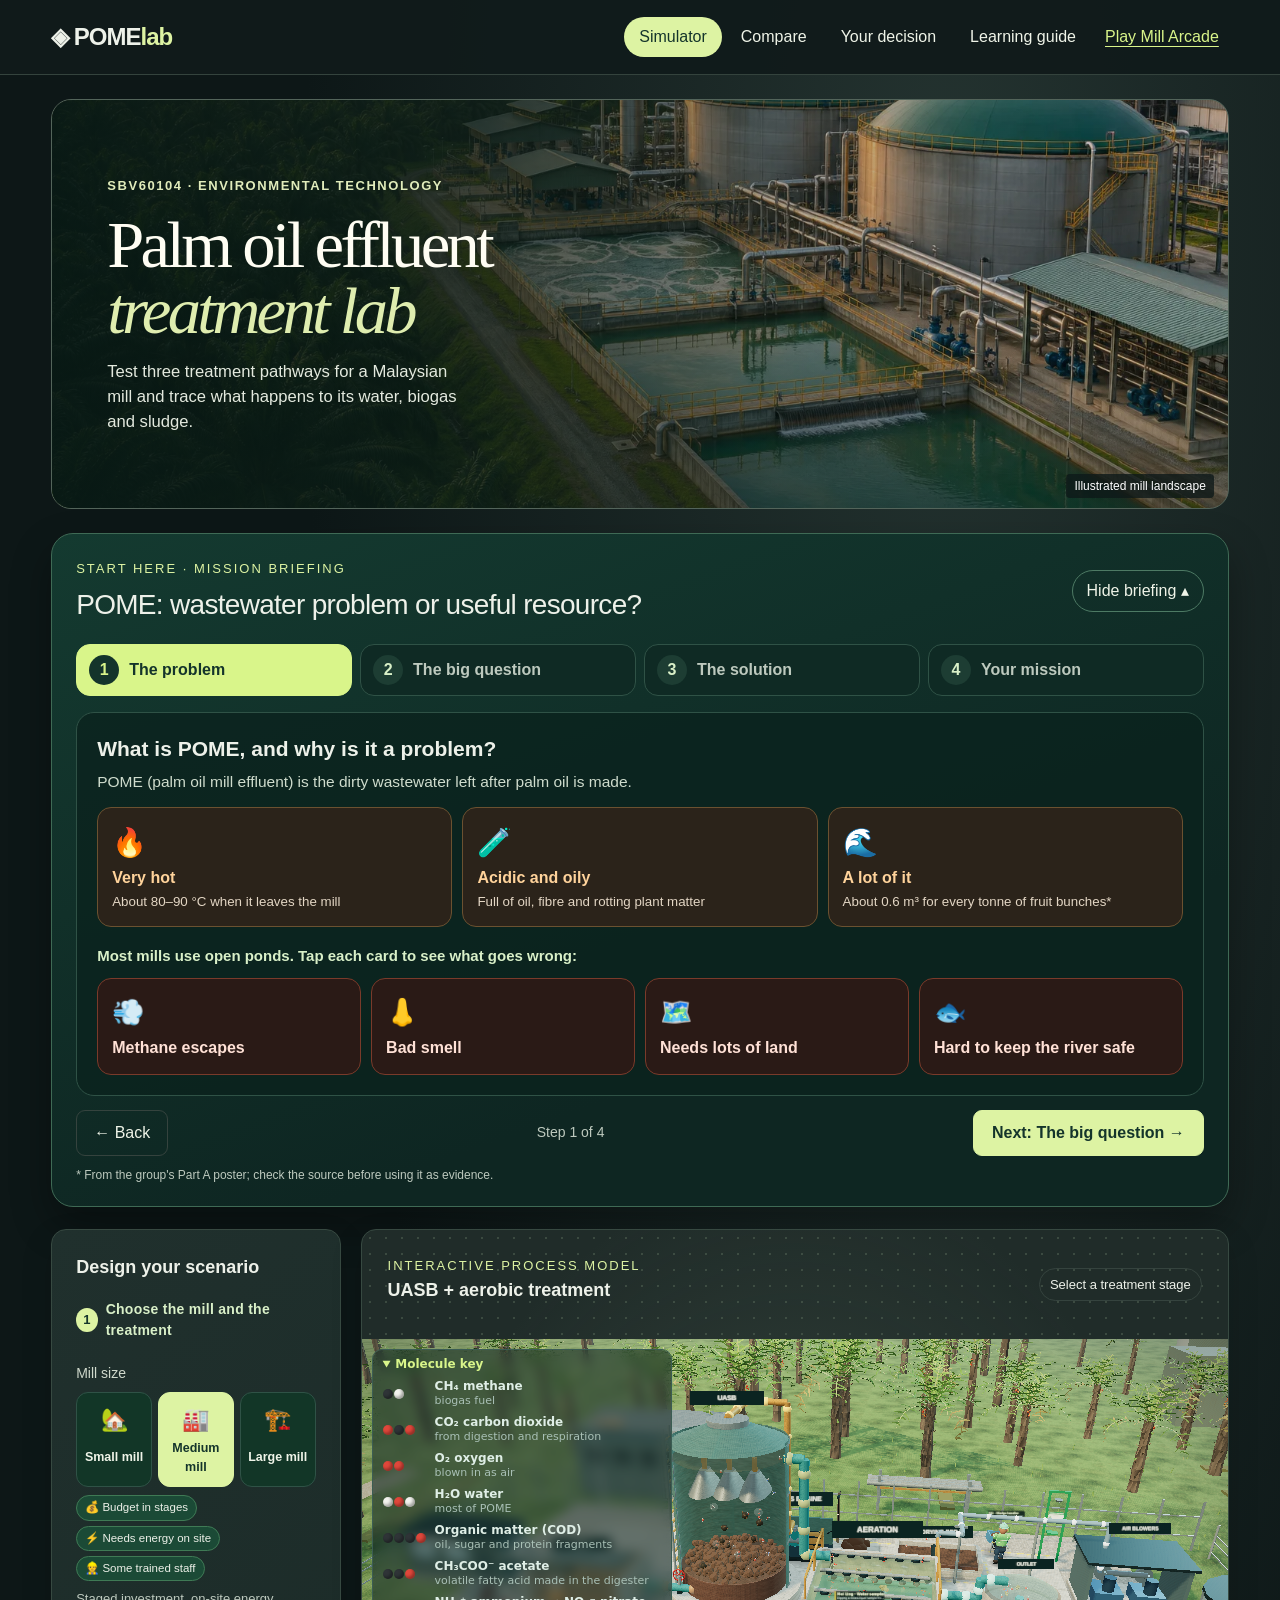
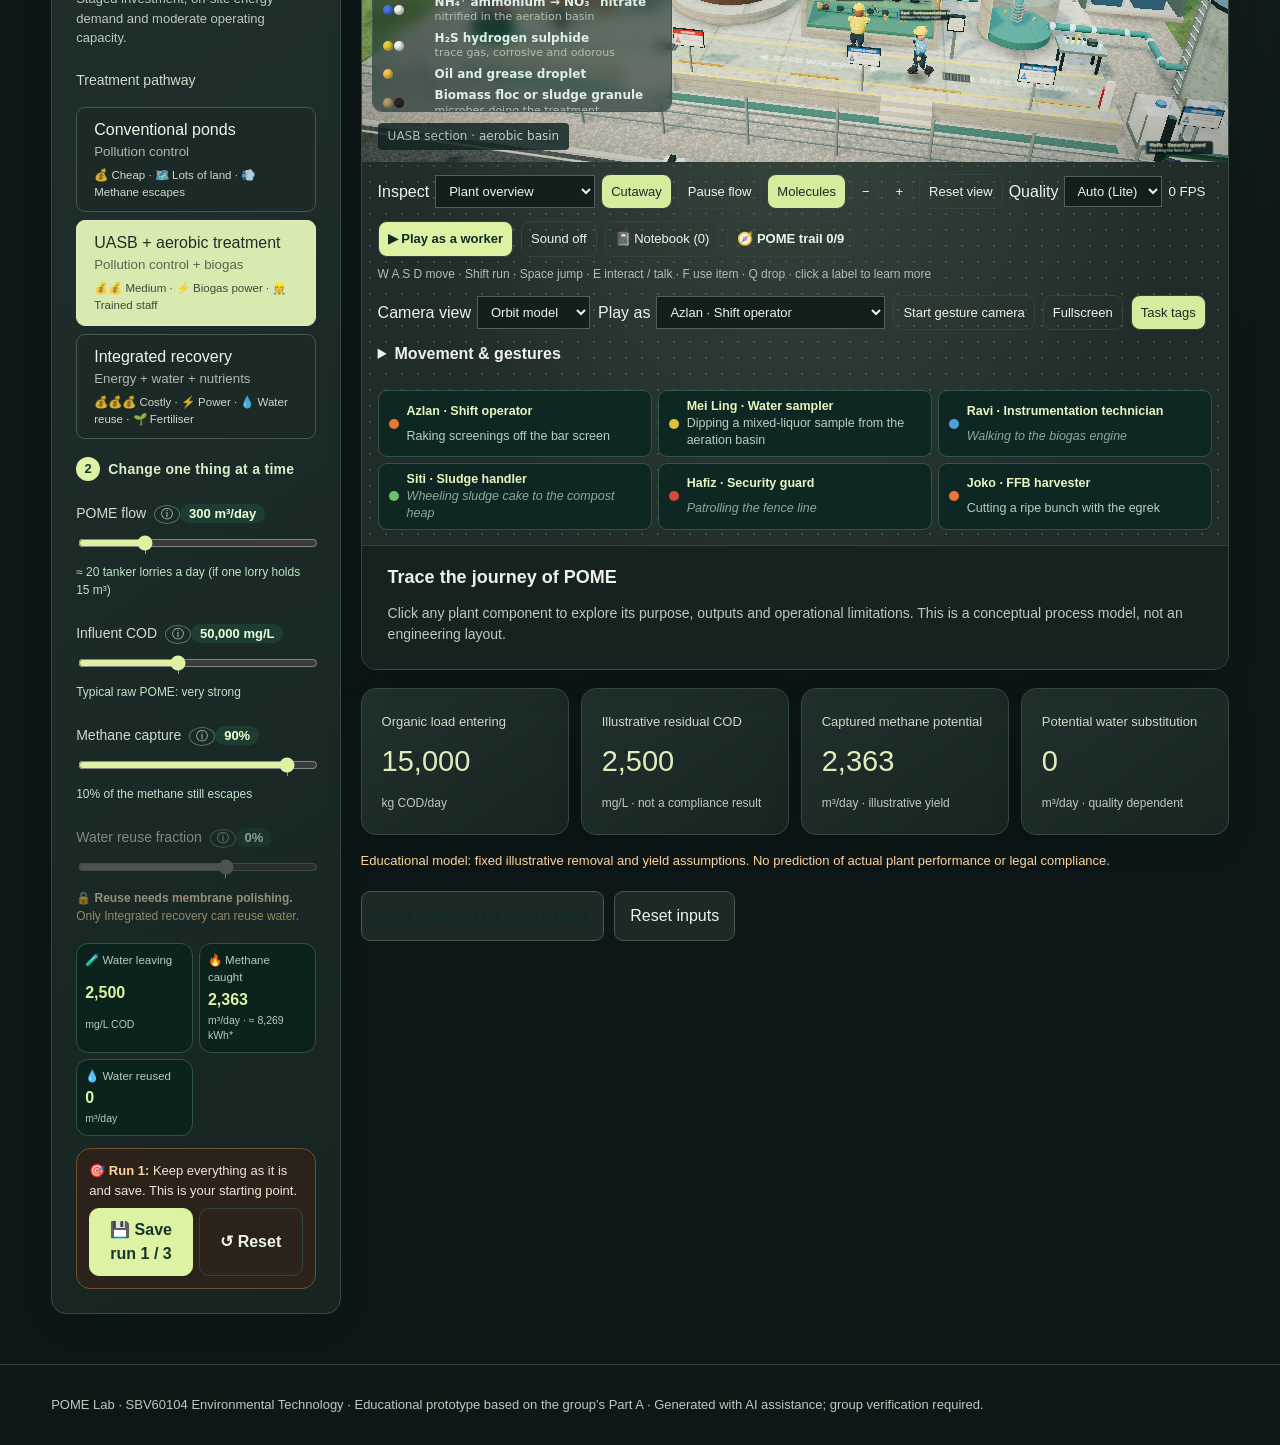
==== commit 19c964d8: "Make "Design your scenario" a guided panel for SMK learners - Two numbered sections: choose the mill" ====
--- a/index.html
+++ b/index.html
@@ -1,6 +1,6 @@
 <!doctype html><html lang="en"><head><meta charset="utf-8"><meta name="viewport" content="width=device-width,initial-scale=1"><title>POME Lab — From effluent to opportunity</title><style>
 :root{--bg:#091d1b;--panel:#102b27;--line:#2b4942;--ink:#eff4e8;--muted:#a5bcb1;--lime:#d9f58a;--mint:#70d9b0;--amber:#ffd39b}*{box-sizing:border-box}body{margin:0;background:var(--bg);color:var(--ink);font:16px/1.5 system-ui,sans-serif}button,input,select,textarea{font:inherit}button,select{cursor:pointer}button{border:1px solid var(--line);background:transparent;color:var(--ink);border-radius:9px;padding:10px 17px}button:hover,button.active{background:var(--lime);color:#14342b;border-color:var(--lime)}button:focus-visible,a:focus-visible,input:focus-visible,select:focus-visible{outline:3px solid var(--amber);outline-offset:3px}header{padding:23px 4%;display:flex;align-items:center;justify-content:space-between;border-bottom:1px solid var(--line)}.brand{font-size:23px;font-weight:750;letter-spacing:-1px}.brand span{color:var(--lime)}.tag{color:var(--muted);font-size:14px}nav{display:flex;gap:7px;flex-wrap:wrap}nav button{border:0}main{max-width:1520px;margin:auto;padding:35px 4%}h1{font-size:clamp(36px,4.6vw,67px);line-height:1.05;letter-spacing:-2.5px;font-weight:500;margin:17px 0}h1 em{color:var(--lime);font-style:normal}h2{font-size:27px;font-weight:500;letter-spacing:-.7px}h3{font-size:18px;margin:0 0 12px}p{color:var(--muted)}.eyebrow{text-transform:uppercase;letter-spacing:2px;color:var(--lime);font-size:13px}.intro{display:flex;justify-content:space-between;gap:30px;align-items:end;margin-bottom:32px}.intro p{max-width:440px}.badge{font-size:13px;padding:6px 10px;border:1px solid var(--line);border-radius:30px;display:inline-block}.grid{display:grid;grid-template-columns:310px 1fr;gap:20px}.panel{background:var(--panel);border:1px solid var(--line);border-radius:18px;padding:24px}.controls label{display:block;margin-top:22px;color:var(--muted);font-size:14px}.controls output{float:right;color:var(--ink);font-weight:650}.controls select{width:100%;padding:12px;background:#193c34;color:white;border:1px solid var(--line);border-radius:8px}.controls input{width:100%;accent-color:var(--lime);margin-top:15px}.options{display:grid;gap:8px;margin-top:16px}.options button{text-align:left}.options small{display:block;color:inherit;opacity:.7}.stage{padding:0;overflow:hidden;position:relative;background:radial-gradient(ellipse at 50% 35%,#245347 0,#102b27 65%)}.stagehead{display:flex;justify-content:space-between;padding:23px 26px}.stage svg{width:100%;height:330px;display:block}.unit{cursor:pointer;transition:filter .2s}.unit:hover,.unit:focus{filter:brightness(1.3);outline:none}.pipe{stroke-dasharray:12 9;animation:flow 2s linear infinite}@keyframes flow{to{stroke-dashoffset:-42}}.detail{background:#0a211c99;border-top:1px solid var(--line);padding:18px 26px;min-height:114px}.detail p{margin:6px 0;font-size:14px}.metrics{display:grid;grid-template-columns:repeat(4,1fr);gap:12px;margin-top:18px}.metric{padding:20px;background:#132e27;border-radius:13px;border:1px solid var(--line)}.metric span{color:var(--muted);font-size:13px}.metric strong{display:block;font-size:29px;font-weight:500;color:var(--lime);margin:7px 0}.metric small{color:var(--muted);font-size:12px}.notice{color:var(--amber);font-size:13px;margin:16px 0}.actions{display:flex;gap:10px;flex-wrap:wrap;margin-top:20px}.primary{background:var(--lime);color:#102b27}.cards{display:grid;grid-template-columns:repeat(3,1fr);gap:18px}.hidden{display:none!important}.section{margin-top:24px}table{width:100%;border-collapse:collapse}td,th{padding:14px;text-align:left;border-bottom:1px solid var(--line)}th{color:var(--lime)}.scroll{overflow:auto}textarea{width:100%;min-height:130px;padding:15px;background:#0c211d;border:1px solid var(--line);border-radius:10px;color:white}.feedback{padding:16px;border-left:3px solid var(--lime);background:#183c30;margin-top:15px}.quiz button{display:block;margin:8px 0;width:100%;text-align:left}.quiz fieldset{border:0;padding:0;margin:26px 0}.quiz legend{margin-bottom:12px;font-weight:600}.quiz label{display:block;padding:9px}.quiz input{accent-color:var(--lime)}a{color:var(--lime)}details{border-bottom:1px solid var(--line);padding:16px 0}summary{cursor:pointer;font-weight:600}footer{padding:30px 4%;border-top:1px solid var(--line);color:var(--muted);font-size:13px}.timeline{display:grid;grid-template-columns:repeat(5,1fr);gap:12px}.timeline div{padding:20px;border-left:2px solid var(--mint);background:var(--panel)}.timeline b{color:var(--lime)}@media(max-width:1050px){.metrics{grid-template-columns:repeat(2,1fr)}.cards{grid-template-columns:1fr}.intro{display:block}.timeline{grid-template-columns:1fr}}@media(max-width:720px){header{display:block}nav{margin-top:18px}.grid{grid-template-columns:1fr}main{padding:25px 5%}h1{letter-spacing:-1px}.stage svg{height:270px}.stagehead{gap:15px}.tag{display:none}}@media(prefers-reduced-motion:reduce){.pipe{animation:none}}
-</style><link rel="stylesheet" href="field.css"><style>.reactor-view[hidden]{display:none}.reactor-frame{position:relative;background:#203535}.reactor-frame canvas{width:100%;height:clamp(320px,47vh,510px);display:block;touch-action:none;cursor:grab}.reactor-frame canvas:active{cursor:grabbing}.reactor-caption{position:absolute;left:16px;bottom:12px;color:#e2eeee;background:#152b29db;padding:5px 10px;border-radius:4px;font:12px system-ui;pointer-events:none}.reactor-controls{display:flex;align-items:center;flex-wrap:wrap;gap:6px;padding:12px 16px}.reactor-controls label{display:flex;align-items:center;gap:6px}.reactor-controls button,.reactor-controls select{width:auto;margin:0;padding:7px 9px;font-size:13px}.reactor-controls button[aria-pressed=true]{background:#d3ec9d;color:#172d24}.reactor-fallback svg{display:block!important}</style><link rel="stylesheet" href="process/explore.css?v=shift18"><link rel="stylesheet" href="process/play.css?v=shift18"><link rel="stylesheet" href="process/poster.css?v=shift18"></head><body><header><div class="brand">◈ POME<span>lab</span> <span class="tag"> / Environmental decision studio</span></div><nav aria-label="Main"><button class="active" data-tab="studio">Simulator</button><button data-tab="compare">Compare</button><button data-tab="challenge">Your decision</button><button data-tab="learn">Learning guide</button><a href="./arcade.html" style="color:#d9f58a;padding:10px">Play Mill Arcade</a></nav></header><main>
+</style><link rel="stylesheet" href="field.css"><style>.reactor-view[hidden]{display:none}.reactor-frame{position:relative;background:#203535}.reactor-frame canvas{width:100%;height:clamp(320px,47vh,510px);display:block;touch-action:none;cursor:grab}.reactor-frame canvas:active{cursor:grabbing}.reactor-caption{position:absolute;left:16px;bottom:12px;color:#e2eeee;background:#152b29db;padding:5px 10px;border-radius:4px;font:12px system-ui;pointer-events:none}.reactor-controls{display:flex;align-items:center;flex-wrap:wrap;gap:6px;padding:12px 16px}.reactor-controls label{display:flex;align-items:center;gap:6px}.reactor-controls button,.reactor-controls select{width:auto;margin:0;padding:7px 9px;font-size:13px}.reactor-controls button[aria-pressed=true]{background:#d3ec9d;color:#172d24}.reactor-fallback svg{display:block!important}</style><link rel="stylesheet" href="process/explore.css?v=shift19"><link rel="stylesheet" href="process/play.css?v=shift19"><link rel="stylesheet" href="process/poster.css?v=shift19b"></head><body><header><div class="brand">◈ POME<span>lab</span> <span class="tag"> / Environmental decision studio</span></div><nav aria-label="Main"><button class="active" data-tab="studio">Simulator</button><button data-tab="compare">Compare</button><button data-tab="challenge">Your decision</button><button data-tab="learn">Learning guide</button><a href="./arcade.html" style="color:#d9f58a;padding:10px">Play Mill Arcade</a></nav></header><main>
 <section id="studio" class="view"><figure class="field-cover"><div><span class="eyebrow">SBV60104 · Environmental Technology</span><h1>Palm oil effluent<br><em>treatment lab</em></h1><p>Test three treatment pathways for a Malaysian mill and trace what happens to its water, biogas and sludge.</p></div><figcaption>Illustrated mill landscape</figcaption></figure><div class="grid"><aside class="panel controls"><h3>Design your scenario</h3><label for="scenario">Mill context</label><select id="scenario"><option value="small">Small mill · constrained investment</option><option value="medium" selected>Medium mill · gradual upgrade</option><option value="large">Large mill · recovery investment</option></select><p id="context" style="font-size:14px"></p><label>Treatment pathway</label><div class="options"><button data-option="0">Conventional ponds<small>Pollution control</small></button><button data-option="1" class="active">UASB + aerobic treatment<small>Pollution control + biogas</small></button><button data-option="2">Integrated recovery<small>Energy + water + nutrients</small></button></div><label for="flow">POME flow <output id="flowO"></output></label><input id="flow" type="range" min="50" max="1000" step="10" value="300"><label for="cod">Influent COD <output id="codO"></output></label><input id="cod" type="range" min="15000" max="100000" step="1000" value="50000"><label for="capture">Methane capture <output id="captureO"></output></label><input id="capture" type="range" min="0" max="100" value="90"><label for="reuse">Water reuse fraction <output id="reuseO"></output></label><input id="reuse" type="range" min="0" max="80" value="50"></aside><div><div class="panel stage"><div class="stagehead"><div><span class="eyebrow">Interactive process model</span><h3 id="planttitle">UASB + aerobic treatment</h3></div><span class="badge">Select a treatment stage</span></div><svg viewBox="0 0 850 370" role="img" aria-label="Isometric treatment plant with selectable pretreatment, digester, polishing, energy and sludge stages"><defs><linearGradient id="tank" x2="1"><stop stop-color="#244c40"/><stop offset=".5" stop-color="#51866c"/><stop offset="1" stop-color="#1c3b32"/></linearGradient><linearGradient id="water" x2="0" y2="1"><stop stop-color="#8ae2c0"/><stop offset="1" stop-color="#3e8470"/></linearGradient><pattern id="grid" width="35" height="35" patternUnits="userSpaceOnUse"><path d="M35 0H0V35" fill="none" stroke="#7cab8b" stroke-opacity=".12"/></pattern></defs><path d="M45 230 410 45 810 210 450 365Z" fill="url(#grid)" stroke="#50765c" stroke-opacity=".4"/><path d="M120 240 300 285 495 230 680 275M340 210 470 100M500 230 650 140" fill="none" stroke="#295c49" stroke-width="13"/><path class="pipe" d="M120 240 300 285 495 230 680 275M340 210 470 100M500 230 650 140" fill="none" stroke="#c8ec8d" stroke-width="3"/>
 <g class="unit" tabindex="0" role="button" aria-label="Pretreatment" data-stage="0"><path d="M75 205 155 170 218 195 138 232Z" fill="#8ca894"/><path d="M75 205v46l63 28v-47Z" fill="#305448"/><path d="M138 232 218 195v45l-80 39Z" fill="#466c59"/><path d="M90 206 154 180 201 196 138 222Z" fill="#a88a55"/><text x="89" y="310" fill="#dfedda" font-size="15">Pretreatment</text></g>
 <g class="unit" tabindex="0" role="button" aria-label="Anaerobic treatment" data-stage="1"><ellipse cx="335" cy="256" rx="79" ry="31" fill="#071a14" opacity=".5"/><path d="M264 165v83c0 42 142 42 142 0v-83Z" fill="url(#tank)"/><ellipse cx="335" cy="165" rx="71" ry="27" fill="#90b69b"/><path d="M264 165Q335 65 406 165Q335 203 264 165" fill="#5d9176"/><path d="M335 116v-23h40" fill="none" stroke="#bcdb9b" stroke-width="6"/><path d="M277 198v44M286 201v44" stroke="#b5d2a5" stroke-width="2"/><text x="274" y="309" fill="#dfedda" font-size="15">Anaerobic stage</text></g>
@@ -37,4 +37,4 @@
 const fmt=n=>Math.round(n).toLocaleString('en');function update(){let v=values();$('flowO').textContent=fmt(v.flow)+' m³/day';$('codO').textContent=fmt(v.cod)+' mg/L';$('captureO').textContent=v.capture+'%';$('reuseO').textContent=v.reuse+'%';$('capture').disabled=!option;$('reuse').disabled=option!==2;$('load').textContent=fmt(v.load);$('residual').textContent=fmt(v.residual);$('gas').textContent=fmt(v.gas);$('waterout').textContent=fmt(v.water);$('context').textContent=contexts[v.scenario];$('planttitle').textContent=names[option];document.querySelectorAll('[data-option]').forEach(b=>b.classList.toggle('active',+b.dataset.option===option))}
 document.querySelectorAll('[data-option]').forEach(b=>b.onclick=()=>{option=+b.dataset.option;update()});['flow','cod','capture','reuse'].forEach(id=>$(id).oninput=update);$('scenario').onchange=()=>{$('flow').value={small:100,medium:300,large:800}[$('scenario').value];update()};function stage(i){$('detailtitle').textContent=stages[i][0];$('detailtext').textContent=stages[i][1]}document.querySelectorAll('[data-stage]').forEach(b=>{b.onclick=()=>stage(+b.dataset.stage);b.onkeydown=e=>{if(e.key==='Enter'||e.key===' '){e.preventDefault();stage(+b.dataset.stage)}}});function renderRuns(){$('runs').innerHTML=runs.map(v=>`<tr><td>${v.scenario} / ${v.pathway}</td><td>${fmt(v.flow)} m³/d</td><td>${fmt(v.residual)} mg/L</td><td>${fmt(v.gas)} m³/d</td><td>${fmt(v.water)} m³/d</td></tr>`).join('');$('empty').hidden=runs.length>0} $('save').onclick=()=>{runs.push(values());renderRuns();$('saved').textContent='Scenario '+runs.length+' saved. Open Compare to review your experiments.'};$('clear').onclick=()=>{runs=[];renderRuns()};$('reset').onclick=()=>{option=1;$('scenario').value='medium';$('flow').value=300;$('cod').value=50000;$('capture').value=90;$('reuse').value=50;update()};
 const choiceText=['A defensible interim choice only if treatment adequacy and remaining risks are addressed. Explain why an upgrade is deferred and specify a realistic review or upgrade plan.','A plausible staged choice given energy demand and limited recovery markets. It still requires trained operators, suitable pretreatment, safe gas handling and effluent verification.','Potentially beneficial, but explain the investment and skills gap. Confirm water and sludge users and quality requirements before assuming recovery benefits.'];document.querySelectorAll('[data-choice]').forEach(b=>b.onclick=()=>{document.querySelectorAll('[data-choice]').forEach(x=>x.classList.toggle('active',x===b));$('choicefeedback').className='feedback';$('choicefeedback').textContent=choiceText[+b.dataset.choice]});$('review').onclick=()=>{let t=$('reason').value.trim(),n=t.split(/\s+/).filter(Boolean).length;$('reasonfeedback').className='feedback';$('reasonfeedback').textContent=n<35?'Develop your reasoning further: name your choice, compare two criteria, identify a limitation and state a condition for implementation.':'Your response is ready for peer review. Check: two evidence-based criteria, one residual risk and one feasible implementation condition. Length alone does not establish accuracy.'};$('quiz').onsubmit=e=>{e.preventDefault();let f=new FormData(e.target);if(['q1','q2','q3'].some(k=>!f.has(k))){$('quizfeedback').textContent='Please answer all three questions first.';return}lastScore=+(f.get('q1')==='0')+ +(f.get('q2')==='1')+ +(f.get('q3')==='1');$('quizfeedback').className='feedback';$('quizfeedback').textContent=`${lastScore}/3 correct. High BOD can increase oxygen demand. Gas recovery does not prove effluent compliance. Sludge recovery requires treatment, quality checks and suitability for use. Revisit your answers and try again.`};$('export').onclick=()=>{let blob=new Blob([JSON.stringify({title:'POME Lab learning record',assumptions:'Illustrative educational model; not plant predictions or compliance evidence.',runs,recommendation:$('reason').value,quizScore:lastScore},null,2)],{type:'application/json'}),u=URL.createObjectURL(blob),a=document.createElement('a');a.href=u;a.download='pome-learning-record.json';a.click();setTimeout(()=>URL.revokeObjectURL(u),1000)};update();
-</script><script type="module" src="process/poster.mjs?v=shift18"></script><script type="module" src="process/ponds3d.mjs?v=shift18"></script><script type="module" src="process/reactor.mjs?v=shift18"></script></body></html>+</script><script type="module" src="process/poster.mjs?v=shift19"></script><script type="module" src="process/scenario.mjs?v=shift19b"></script><script type="module" src="process/ponds3d.mjs?v=shift19"></script><script type="module" src="process/reactor.mjs?v=shift19"></script></body></html>
--- a/process/poster.css
+++ b/process/poster.css
@@ -99,3 +99,31 @@
 .brief-src{margin:10px 0 0;font-size:12px;color:var(--muted)}
 @media(max-width:900px){.brief-steps{grid-template-columns:1fr 1fr}.brief-cards{grid-template-columns:1fr 1fr}.brief-flow{grid-template-columns:1fr}.brief-flow li:after{display:none}.brief-flow button{min-height:0;grid-template-columns:auto auto 1fr;justify-items:start;text-align:left}.brief-facts,.brief-predict{grid-template-columns:1fr}}
 @media(prefers-reduced-motion:reduce){.brief-body{animation:none}}
+/* ===== Design your scenario: guided controls for SMK learners ===== */
+.controls .sc-step{display:flex;align-items:center;gap:8px;margin:18px 0 4px;font-size:14px;color:#d9f0c8;letter-spacing:.02em}
+.controls .sc-step span{display:grid;place-items:center;width:24px;height:24px;border-radius:50%;background:var(--lime);color:#14342b;font-weight:800;font-size:13px}
+.controls .sc-hidden{position:absolute;width:1px;height:1px;opacity:0;pointer-events:none}
+.sc-mills{display:grid;grid-template-columns:repeat(3,1fr);gap:6px;margin-top:8px}
+.sc-mills button{display:grid;justify-items:center;gap:3px;padding:10px 4px;border-radius:12px;background:#123627;border:1px solid #2f5246;text-align:center;font-size:12.5px}
+.sc-mills .sc-ico{font-size:22px}.sc-mills small{display:none;color:inherit;opacity:.85;font-size:11px;line-height:1.35}
+.sc-mills button.on{background:var(--lime);color:#14342b;border-color:var(--lime)}.sc-tags{display:flex;flex-wrap:wrap;gap:5px;margin-top:8px}.sc-tags span{padding:3px 8px;border-radius:999px;background:#1b4a36;border:1px solid #3f7a55;font-size:11.5px}
+.controls .sc-context{margin:8px 0 0;color:var(--muted);font-size:13px!important}
+.controls .options .sc-trade{display:block;margin-top:5px;font-size:11.5px;opacity:.85}
+.sc-row{margin-top:6px;padding:4px 0 2px;transition:opacity .2s}
+.sc-row label{margin-top:12px!important}
+.controls .sc-row output{float:none;margin-left:auto;padding:2px 9px;border-radius:999px;background:#1d3d33;color:#eaffd5;font-size:13px}
+.sc-info{margin-left:4px;padding:0 6px!important;min-height:0;line-height:1.4;border-radius:50%!important;background:transparent!important;border:1px solid #4d7a64!important;color:#cfe8c4;font-size:12px}
+.sc-row input{margin-top:8px!important}
+.sc-hint{margin:2px 0 0;font-size:12px;color:#bfe3c4}
+.sc-help{margin:6px 0 0;padding:8px 10px;border-radius:10px;background:#0f2a24;border:1px solid #2f5246;font-size:12.5px;color:#d7e6cf}
+.sc-row.off{opacity:.55}.sc-row.off input{filter:grayscale(1);cursor:not-allowed}
+.sc-off{margin:4px 0 0;font-size:12px;color:#ffd39b}.sc-off b{color:#ffe1c4}
+.sc-live{display:grid;grid-template-columns:repeat(auto-fit,minmax(88px,1fr));gap:6px;margin-top:16px}
+.sc-live div{display:grid;gap:1px;padding:8px;border-radius:12px;background:#0b221d;border:1px solid #2f5246;font-size:11.5px}
+.sc-live span{color:var(--muted)}.sc-live b{font-size:16px;color:var(--lime);font-variant-numeric:tabular-nums}.sc-live small{color:var(--muted);font-size:10.5px}
+.sc-coach{margin-top:12px;padding:12px;border-radius:14px;background:#2b231a;border:1px solid #6b5130}
+.sc-coach p{margin:0 0 8px;font-size:13px;color:#f3e3cf}.sc-coach b{color:#ffd39b}
+.sc-coach .sc-warn{color:#ffb3a3;font-weight:650}
+.sc-btns{display:flex;gap:6px}.sc-btns button{flex:1;padding:9px;border-radius:10px;font-weight:700}
+.sc-save{background:var(--lime)!important;color:#14342b!important;border-color:var(--lime)!important}.sc-save b{color:#14342b!important}.sc-save.done{opacity:.7}
+
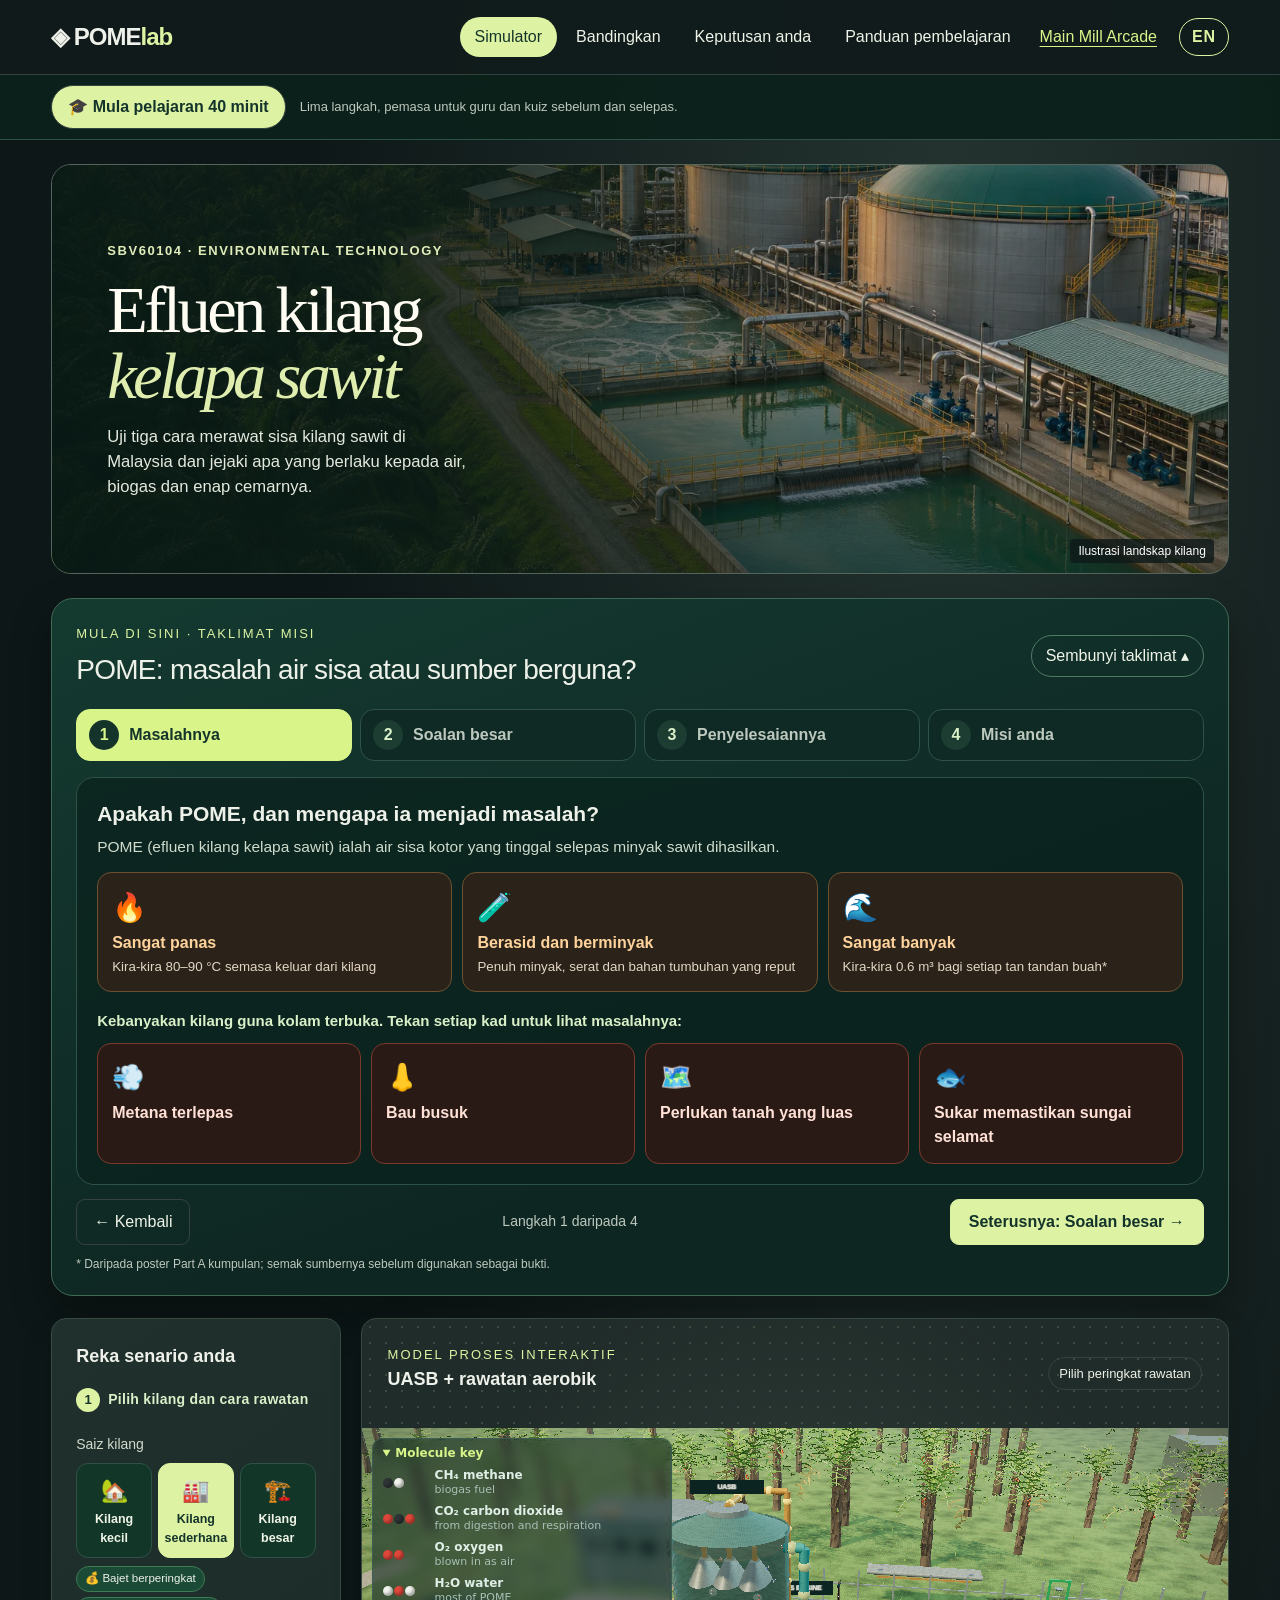
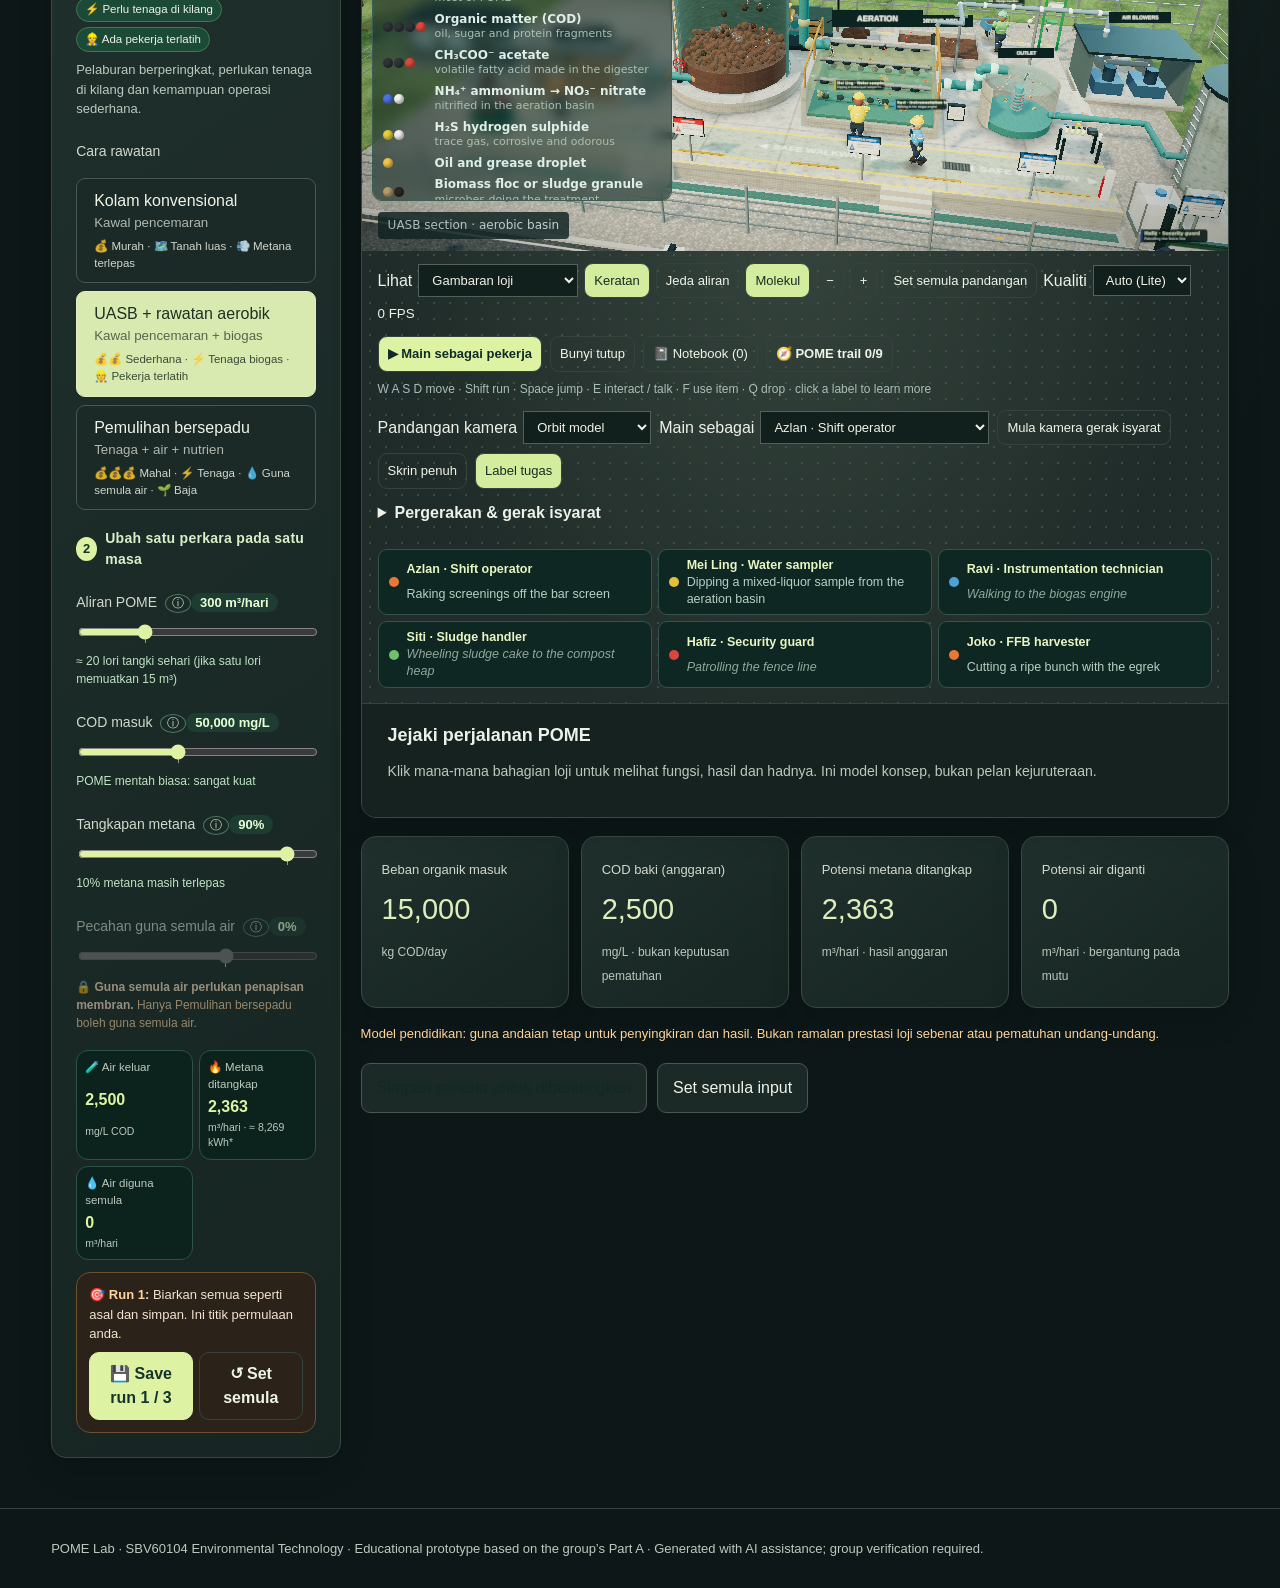
==== commit 822bcce6: "Add a BM/EN switch, a 40-minute lesson mode and a pre/post quiz - i18n.mjs: Bahasa Melayu by default" ====
--- a/index.html
+++ b/index.html
@@ -1,6 +1,6 @@
 <!doctype html><html lang="en"><head><meta charset="utf-8"><meta name="viewport" content="width=device-width,initial-scale=1"><title>POME Lab — From effluent to opportunity</title><style>
 :root{--bg:#091d1b;--panel:#102b27;--line:#2b4942;--ink:#eff4e8;--muted:#a5bcb1;--lime:#d9f58a;--mint:#70d9b0;--amber:#ffd39b}*{box-sizing:border-box}body{margin:0;background:var(--bg);color:var(--ink);font:16px/1.5 system-ui,sans-serif}button,input,select,textarea{font:inherit}button,select{cursor:pointer}button{border:1px solid var(--line);background:transparent;color:var(--ink);border-radius:9px;padding:10px 17px}button:hover,button.active{background:var(--lime);color:#14342b;border-color:var(--lime)}button:focus-visible,a:focus-visible,input:focus-visible,select:focus-visible{outline:3px solid var(--amber);outline-offset:3px}header{padding:23px 4%;display:flex;align-items:center;justify-content:space-between;border-bottom:1px solid var(--line)}.brand{font-size:23px;font-weight:750;letter-spacing:-1px}.brand span{color:var(--lime)}.tag{color:var(--muted);font-size:14px}nav{display:flex;gap:7px;flex-wrap:wrap}nav button{border:0}main{max-width:1520px;margin:auto;padding:35px 4%}h1{font-size:clamp(36px,4.6vw,67px);line-height:1.05;letter-spacing:-2.5px;font-weight:500;margin:17px 0}h1 em{color:var(--lime);font-style:normal}h2{font-size:27px;font-weight:500;letter-spacing:-.7px}h3{font-size:18px;margin:0 0 12px}p{color:var(--muted)}.eyebrow{text-transform:uppercase;letter-spacing:2px;color:var(--lime);font-size:13px}.intro{display:flex;justify-content:space-between;gap:30px;align-items:end;margin-bottom:32px}.intro p{max-width:440px}.badge{font-size:13px;padding:6px 10px;border:1px solid var(--line);border-radius:30px;display:inline-block}.grid{display:grid;grid-template-columns:310px 1fr;gap:20px}.panel{background:var(--panel);border:1px solid var(--line);border-radius:18px;padding:24px}.controls label{display:block;margin-top:22px;color:var(--muted);font-size:14px}.controls output{float:right;color:var(--ink);font-weight:650}.controls select{width:100%;padding:12px;background:#193c34;color:white;border:1px solid var(--line);border-radius:8px}.controls input{width:100%;accent-color:var(--lime);margin-top:15px}.options{display:grid;gap:8px;margin-top:16px}.options button{text-align:left}.options small{display:block;color:inherit;opacity:.7}.stage{padding:0;overflow:hidden;position:relative;background:radial-gradient(ellipse at 50% 35%,#245347 0,#102b27 65%)}.stagehead{display:flex;justify-content:space-between;padding:23px 26px}.stage svg{width:100%;height:330px;display:block}.unit{cursor:pointer;transition:filter .2s}.unit:hover,.unit:focus{filter:brightness(1.3);outline:none}.pipe{stroke-dasharray:12 9;animation:flow 2s linear infinite}@keyframes flow{to{stroke-dashoffset:-42}}.detail{background:#0a211c99;border-top:1px solid var(--line);padding:18px 26px;min-height:114px}.detail p{margin:6px 0;font-size:14px}.metrics{display:grid;grid-template-columns:repeat(4,1fr);gap:12px;margin-top:18px}.metric{padding:20px;background:#132e27;border-radius:13px;border:1px solid var(--line)}.metric span{color:var(--muted);font-size:13px}.metric strong{display:block;font-size:29px;font-weight:500;color:var(--lime);margin:7px 0}.metric small{color:var(--muted);font-size:12px}.notice{color:var(--amber);font-size:13px;margin:16px 0}.actions{display:flex;gap:10px;flex-wrap:wrap;margin-top:20px}.primary{background:var(--lime);color:#102b27}.cards{display:grid;grid-template-columns:repeat(3,1fr);gap:18px}.hidden{display:none!important}.section{margin-top:24px}table{width:100%;border-collapse:collapse}td,th{padding:14px;text-align:left;border-bottom:1px solid var(--line)}th{color:var(--lime)}.scroll{overflow:auto}textarea{width:100%;min-height:130px;padding:15px;background:#0c211d;border:1px solid var(--line);border-radius:10px;color:white}.feedback{padding:16px;border-left:3px solid var(--lime);background:#183c30;margin-top:15px}.quiz button{display:block;margin:8px 0;width:100%;text-align:left}.quiz fieldset{border:0;padding:0;margin:26px 0}.quiz legend{margin-bottom:12px;font-weight:600}.quiz label{display:block;padding:9px}.quiz input{accent-color:var(--lime)}a{color:var(--lime)}details{border-bottom:1px solid var(--line);padding:16px 0}summary{cursor:pointer;font-weight:600}footer{padding:30px 4%;border-top:1px solid var(--line);color:var(--muted);font-size:13px}.timeline{display:grid;grid-template-columns:repeat(5,1fr);gap:12px}.timeline div{padding:20px;border-left:2px solid var(--mint);background:var(--panel)}.timeline b{color:var(--lime)}@media(max-width:1050px){.metrics{grid-template-columns:repeat(2,1fr)}.cards{grid-template-columns:1fr}.intro{display:block}.timeline{grid-template-columns:1fr}}@media(max-width:720px){header{display:block}nav{margin-top:18px}.grid{grid-template-columns:1fr}main{padding:25px 5%}h1{letter-spacing:-1px}.stage svg{height:270px}.stagehead{gap:15px}.tag{display:none}}@media(prefers-reduced-motion:reduce){.pipe{animation:none}}
-</style><link rel="stylesheet" href="field.css"><style>.reactor-view[hidden]{display:none}.reactor-frame{position:relative;background:#203535}.reactor-frame canvas{width:100%;height:clamp(320px,47vh,510px);display:block;touch-action:none;cursor:grab}.reactor-frame canvas:active{cursor:grabbing}.reactor-caption{position:absolute;left:16px;bottom:12px;color:#e2eeee;background:#152b29db;padding:5px 10px;border-radius:4px;font:12px system-ui;pointer-events:none}.reactor-controls{display:flex;align-items:center;flex-wrap:wrap;gap:6px;padding:12px 16px}.reactor-controls label{display:flex;align-items:center;gap:6px}.reactor-controls button,.reactor-controls select{width:auto;margin:0;padding:7px 9px;font-size:13px}.reactor-controls button[aria-pressed=true]{background:#d3ec9d;color:#172d24}.reactor-fallback svg{display:block!important}</style><link rel="stylesheet" href="process/explore.css?v=shift19"><link rel="stylesheet" href="process/play.css?v=shift19"><link rel="stylesheet" href="process/poster.css?v=shift19b"></head><body><header><div class="brand">◈ POME<span>lab</span> <span class="tag"> / Environmental decision studio</span></div><nav aria-label="Main"><button class="active" data-tab="studio">Simulator</button><button data-tab="compare">Compare</button><button data-tab="challenge">Your decision</button><button data-tab="learn">Learning guide</button><a href="./arcade.html" style="color:#d9f58a;padding:10px">Play Mill Arcade</a></nav></header><main>
+</style><link rel="stylesheet" href="field.css"><style>.reactor-view[hidden]{display:none}.reactor-frame{position:relative;background:#203535}.reactor-frame canvas{width:100%;height:clamp(320px,47vh,510px);display:block;touch-action:none;cursor:grab}.reactor-frame canvas:active{cursor:grabbing}.reactor-caption{position:absolute;left:16px;bottom:12px;color:#e2eeee;background:#152b29db;padding:5px 10px;border-radius:4px;font:12px system-ui;pointer-events:none}.reactor-controls{display:flex;align-items:center;flex-wrap:wrap;gap:6px;padding:12px 16px}.reactor-controls label{display:flex;align-items:center;gap:6px}.reactor-controls button,.reactor-controls select{width:auto;margin:0;padding:7px 9px;font-size:13px}.reactor-controls button[aria-pressed=true]{background:#d3ec9d;color:#172d24}.reactor-fallback svg{display:block!important}</style><link rel="stylesheet" href="process/explore.css?v=shift20"><link rel="stylesheet" href="process/play.css?v=shift20"><link rel="stylesheet" href="process/poster.css?v=shift20"></head><body><header><div class="brand">◈ POME<span>lab</span> <span class="tag"> / Environmental decision studio</span></div><nav aria-label="Main"><button class="active" data-tab="studio">Simulator</button><button data-tab="compare">Compare</button><button data-tab="challenge">Your decision</button><button data-tab="learn">Learning guide</button><a href="./arcade.html" style="color:#d9f58a;padding:10px">Play Mill Arcade</a></nav></header><main>
 <section id="studio" class="view"><figure class="field-cover"><div><span class="eyebrow">SBV60104 · Environmental Technology</span><h1>Palm oil effluent<br><em>treatment lab</em></h1><p>Test three treatment pathways for a Malaysian mill and trace what happens to its water, biogas and sludge.</p></div><figcaption>Illustrated mill landscape</figcaption></figure><div class="grid"><aside class="panel controls"><h3>Design your scenario</h3><label for="scenario">Mill context</label><select id="scenario"><option value="small">Small mill · constrained investment</option><option value="medium" selected>Medium mill · gradual upgrade</option><option value="large">Large mill · recovery investment</option></select><p id="context" style="font-size:14px"></p><label>Treatment pathway</label><div class="options"><button data-option="0">Conventional ponds<small>Pollution control</small></button><button data-option="1" class="active">UASB + aerobic treatment<small>Pollution control + biogas</small></button><button data-option="2">Integrated recovery<small>Energy + water + nutrients</small></button></div><label for="flow">POME flow <output id="flowO"></output></label><input id="flow" type="range" min="50" max="1000" step="10" value="300"><label for="cod">Influent COD <output id="codO"></output></label><input id="cod" type="range" min="15000" max="100000" step="1000" value="50000"><label for="capture">Methane capture <output id="captureO"></output></label><input id="capture" type="range" min="0" max="100" value="90"><label for="reuse">Water reuse fraction <output id="reuseO"></output></label><input id="reuse" type="range" min="0" max="80" value="50"></aside><div><div class="panel stage"><div class="stagehead"><div><span class="eyebrow">Interactive process model</span><h3 id="planttitle">UASB + aerobic treatment</h3></div><span class="badge">Select a treatment stage</span></div><svg viewBox="0 0 850 370" role="img" aria-label="Isometric treatment plant with selectable pretreatment, digester, polishing, energy and sludge stages"><defs><linearGradient id="tank" x2="1"><stop stop-color="#244c40"/><stop offset=".5" stop-color="#51866c"/><stop offset="1" stop-color="#1c3b32"/></linearGradient><linearGradient id="water" x2="0" y2="1"><stop stop-color="#8ae2c0"/><stop offset="1" stop-color="#3e8470"/></linearGradient><pattern id="grid" width="35" height="35" patternUnits="userSpaceOnUse"><path d="M35 0H0V35" fill="none" stroke="#7cab8b" stroke-opacity=".12"/></pattern></defs><path d="M45 230 410 45 810 210 450 365Z" fill="url(#grid)" stroke="#50765c" stroke-opacity=".4"/><path d="M120 240 300 285 495 230 680 275M340 210 470 100M500 230 650 140" fill="none" stroke="#295c49" stroke-width="13"/><path class="pipe" d="M120 240 300 285 495 230 680 275M340 210 470 100M500 230 650 140" fill="none" stroke="#c8ec8d" stroke-width="3"/>
 <g class="unit" tabindex="0" role="button" aria-label="Pretreatment" data-stage="0"><path d="M75 205 155 170 218 195 138 232Z" fill="#8ca894"/><path d="M75 205v46l63 28v-47Z" fill="#305448"/><path d="M138 232 218 195v45l-80 39Z" fill="#466c59"/><path d="M90 206 154 180 201 196 138 222Z" fill="#a88a55"/><text x="89" y="310" fill="#dfedda" font-size="15">Pretreatment</text></g>
 <g class="unit" tabindex="0" role="button" aria-label="Anaerobic treatment" data-stage="1"><ellipse cx="335" cy="256" rx="79" ry="31" fill="#071a14" opacity=".5"/><path d="M264 165v83c0 42 142 42 142 0v-83Z" fill="url(#tank)"/><ellipse cx="335" cy="165" rx="71" ry="27" fill="#90b69b"/><path d="M264 165Q335 65 406 165Q335 203 264 165" fill="#5d9176"/><path d="M335 116v-23h40" fill="none" stroke="#bcdb9b" stroke-width="6"/><path d="M277 198v44M286 201v44" stroke="#b5d2a5" stroke-width="2"/><text x="274" y="309" fill="#dfedda" font-size="15">Anaerobic stage</text></g>
@@ -37,4 +37,4 @@
 const fmt=n=>Math.round(n).toLocaleString('en');function update(){let v=values();$('flowO').textContent=fmt(v.flow)+' m³/day';$('codO').textContent=fmt(v.cod)+' mg/L';$('captureO').textContent=v.capture+'%';$('reuseO').textContent=v.reuse+'%';$('capture').disabled=!option;$('reuse').disabled=option!==2;$('load').textContent=fmt(v.load);$('residual').textContent=fmt(v.residual);$('gas').textContent=fmt(v.gas);$('waterout').textContent=fmt(v.water);$('context').textContent=contexts[v.scenario];$('planttitle').textContent=names[option];document.querySelectorAll('[data-option]').forEach(b=>b.classList.toggle('active',+b.dataset.option===option))}
 document.querySelectorAll('[data-option]').forEach(b=>b.onclick=()=>{option=+b.dataset.option;update()});['flow','cod','capture','reuse'].forEach(id=>$(id).oninput=update);$('scenario').onchange=()=>{$('flow').value={small:100,medium:300,large:800}[$('scenario').value];update()};function stage(i){$('detailtitle').textContent=stages[i][0];$('detailtext').textContent=stages[i][1]}document.querySelectorAll('[data-stage]').forEach(b=>{b.onclick=()=>stage(+b.dataset.stage);b.onkeydown=e=>{if(e.key==='Enter'||e.key===' '){e.preventDefault();stage(+b.dataset.stage)}}});function renderRuns(){$('runs').innerHTML=runs.map(v=>`<tr><td>${v.scenario} / ${v.pathway}</td><td>${fmt(v.flow)} m³/d</td><td>${fmt(v.residual)} mg/L</td><td>${fmt(v.gas)} m³/d</td><td>${fmt(v.water)} m³/d</td></tr>`).join('');$('empty').hidden=runs.length>0} $('save').onclick=()=>{runs.push(values());renderRuns();$('saved').textContent='Scenario '+runs.length+' saved. Open Compare to review your experiments.'};$('clear').onclick=()=>{runs=[];renderRuns()};$('reset').onclick=()=>{option=1;$('scenario').value='medium';$('flow').value=300;$('cod').value=50000;$('capture').value=90;$('reuse').value=50;update()};
 const choiceText=['A defensible interim choice only if treatment adequacy and remaining risks are addressed. Explain why an upgrade is deferred and specify a realistic review or upgrade plan.','A plausible staged choice given energy demand and limited recovery markets. It still requires trained operators, suitable pretreatment, safe gas handling and effluent verification.','Potentially beneficial, but explain the investment and skills gap. Confirm water and sludge users and quality requirements before assuming recovery benefits.'];document.querySelectorAll('[data-choice]').forEach(b=>b.onclick=()=>{document.querySelectorAll('[data-choice]').forEach(x=>x.classList.toggle('active',x===b));$('choicefeedback').className='feedback';$('choicefeedback').textContent=choiceText[+b.dataset.choice]});$('review').onclick=()=>{let t=$('reason').value.trim(),n=t.split(/\s+/).filter(Boolean).length;$('reasonfeedback').className='feedback';$('reasonfeedback').textContent=n<35?'Develop your reasoning further: name your choice, compare two criteria, identify a limitation and state a condition for implementation.':'Your response is ready for peer review. Check: two evidence-based criteria, one residual risk and one feasible implementation condition. Length alone does not establish accuracy.'};$('quiz').onsubmit=e=>{e.preventDefault();let f=new FormData(e.target);if(['q1','q2','q3'].some(k=>!f.has(k))){$('quizfeedback').textContent='Please answer all three questions first.';return}lastScore=+(f.get('q1')==='0')+ +(f.get('q2')==='1')+ +(f.get('q3')==='1');$('quizfeedback').className='feedback';$('quizfeedback').textContent=`${lastScore}/3 correct. High BOD can increase oxygen demand. Gas recovery does not prove effluent compliance. Sludge recovery requires treatment, quality checks and suitability for use. Revisit your answers and try again.`};$('export').onclick=()=>{let blob=new Blob([JSON.stringify({title:'POME Lab learning record',assumptions:'Illustrative educational model; not plant predictions or compliance evidence.',runs,recommendation:$('reason').value,quizScore:lastScore},null,2)],{type:'application/json'}),u=URL.createObjectURL(blob),a=document.createElement('a');a.href=u;a.download='pome-learning-record.json';a.click();setTimeout(()=>URL.revokeObjectURL(u),1000)};update();
-</script><script type="module" src="process/poster.mjs?v=shift19"></script><script type="module" src="process/scenario.mjs?v=shift19b"></script><script type="module" src="process/ponds3d.mjs?v=shift19"></script><script type="module" src="process/reactor.mjs?v=shift19"></script></body></html>+</script><script type="module" src="process/i18n.mjs?v=shift20c"></script><script type="module" src="process/poster.mjs?v=shift20"></script><script type="module" src="process/scenario.mjs?v=shift20"></script><script type="module" src="process/lesson.mjs?v=shift20b"></script><script type="module" src="process/ponds3d.mjs?v=shift20"></script><script type="module" src="process/reactor.mjs?v=shift20"></script></body></html>
--- a/process/poster.css
+++ b/process/poster.css
@@ -127,3 +127,31 @@
 .sc-btns{display:flex;gap:6px}.sc-btns button{flex:1;padding:9px;border-radius:10px;font-weight:700}
 .sc-save{background:var(--lime)!important;color:#14342b!important;border-color:var(--lime)!important}.sc-save b{color:#14342b!important}.sc-save.done{opacity:.7}
 
+/* ===== Language switch, lesson mode, pre/post test, learning record ===== */
+.lang-switch{margin-left:8px;padding:6px 12px;border-radius:999px;background:transparent;border:1px solid var(--lime);color:var(--lime);font-weight:800;letter-spacing:.05em}
+.lesson-bar{position:sticky;top:0;z-index:30;display:flex;flex-wrap:wrap;align-items:center;gap:10px 14px;padding:10px max(16px,4vw);background:#0c211bf2;backdrop-filter:blur(8px);border-bottom:1px solid #2f5246}
+.lesson-start{background:var(--lime)!important;color:#14342b!important;font-weight:800;border-radius:999px;padding:9px 16px}
+.lesson-rec{border-radius:999px}
+.lesson-sub{color:var(--muted);font-size:13px;margin:0}
+.lesson-steps{list-style:none;margin:0;padding:0;display:flex;gap:6px;flex-wrap:wrap}
+.lesson-steps button{display:flex;align-items:center;gap:7px;padding:6px 10px;border-radius:999px;background:#123627;border:1px solid #2f5246;font-size:13px;font-weight:650}
+.lesson-steps button span{display:grid;place-items:center;width:20px;height:20px;border-radius:50%;background:#1d3d33;font-size:11px}
+.lesson-steps button small{opacity:.7;font-weight:400}
+.lesson-steps button.past{border-color:#3f7a55}.lesson-steps button.past span{background:#3f7a55}
+.lesson-steps button[aria-current=step]{background:var(--lime);color:#14342b;border-color:var(--lime)}.lesson-steps button[aria-current=step] span{background:#14342b;color:var(--lime)}
+.lesson-now{flex:1 1 420px;display:flex;flex-wrap:wrap;align-items:center;gap:8px 12px}
+.lesson-now p{margin:0;flex:1 1 260px;font-size:13.5px;color:#e3eedb}
+.lesson-ctl{display:flex;flex-wrap:wrap;gap:6px;align-items:center}.lesson-ctl button{padding:6px 10px;font-size:13px}
+.lesson-ctl .primary{background:var(--lime);color:#14342b;border-color:var(--lime);font-weight:800}
+.lesson-time{font-variant-numeric:tabular-nums;font-weight:800;padding:4px 10px;border-radius:999px;background:#1d3d33}.lesson-time.low{background:#7a2a1e;color:#ffe3d6}
+.lesson-test{max-width:640px;width:calc(100% - 32px);border:1px solid #3f6a55;border-radius:20px;background:#0f2620;color:var(--ink);padding:22px}
+.lesson-test::backdrop{background:#000a}
+.lesson-test h2{margin:0 0 6px}.lesson-test fieldset{border:1px solid #2f5246;border-radius:14px;margin:12px 0;padding:10px 14px}
+.lesson-test legend{font-weight:700;padding:0 6px}.lesson-test label{display:flex;gap:8px;align-items:flex-start;padding:6px 4px;font-size:14.5px}
+.lesson-test-btns{display:flex;justify-content:flex-end;gap:8px;margin-top:14px}.lesson-test-btns .primary{background:var(--lime);color:#14342b;border-color:var(--lime);font-weight:800}.lesson-test-btns button:disabled{opacity:.5}
+.lesson-review{padding-left:18px;display:grid;gap:6px}.lesson-review li.ok{color:#c9f59a}.lesson-review li.bad{color:#ffb3a3}.lesson-review small{display:block;color:var(--muted)}
+.lesson-gain{font-size:18px}.lesson-gain b{color:var(--lime);font-size:22px;margin-left:6px}
+.lesson-record table{width:100%;border-collapse:collapse;margin:10px 0}.lesson-record th{text-align:left;width:30%;color:var(--lime);vertical-align:top;padding:8px;border-bottom:1px solid #2f5246}.lesson-record td{padding:8px;border-bottom:1px solid #2f5246;font-size:14px}
+.lesson-record input{width:100%;padding:8px;border-radius:8px;border:1px solid #3f6a55;background:#0b1f1a;color:var(--ink)}
+.lesson-toast{position:fixed;left:50%;bottom:24px;transform:translate(-50%,30px);opacity:0;padding:12px 18px;border-radius:14px;background:#2b231a;border:1px solid #ffd39b;color:#ffe3c4;z-index:60;transition:.3s;pointer-events:none}.lesson-toast.show{opacity:1;transform:translate(-50%,0)}
+@media print{body.print-record>*:not(.lesson-record){display:none!important}.lesson-record{position:static;display:block;color:#000;background:#fff;border:0}.lesson-record th,.lesson-record td{color:#000}.lesson-record .lesson-test-btns{display:none}}
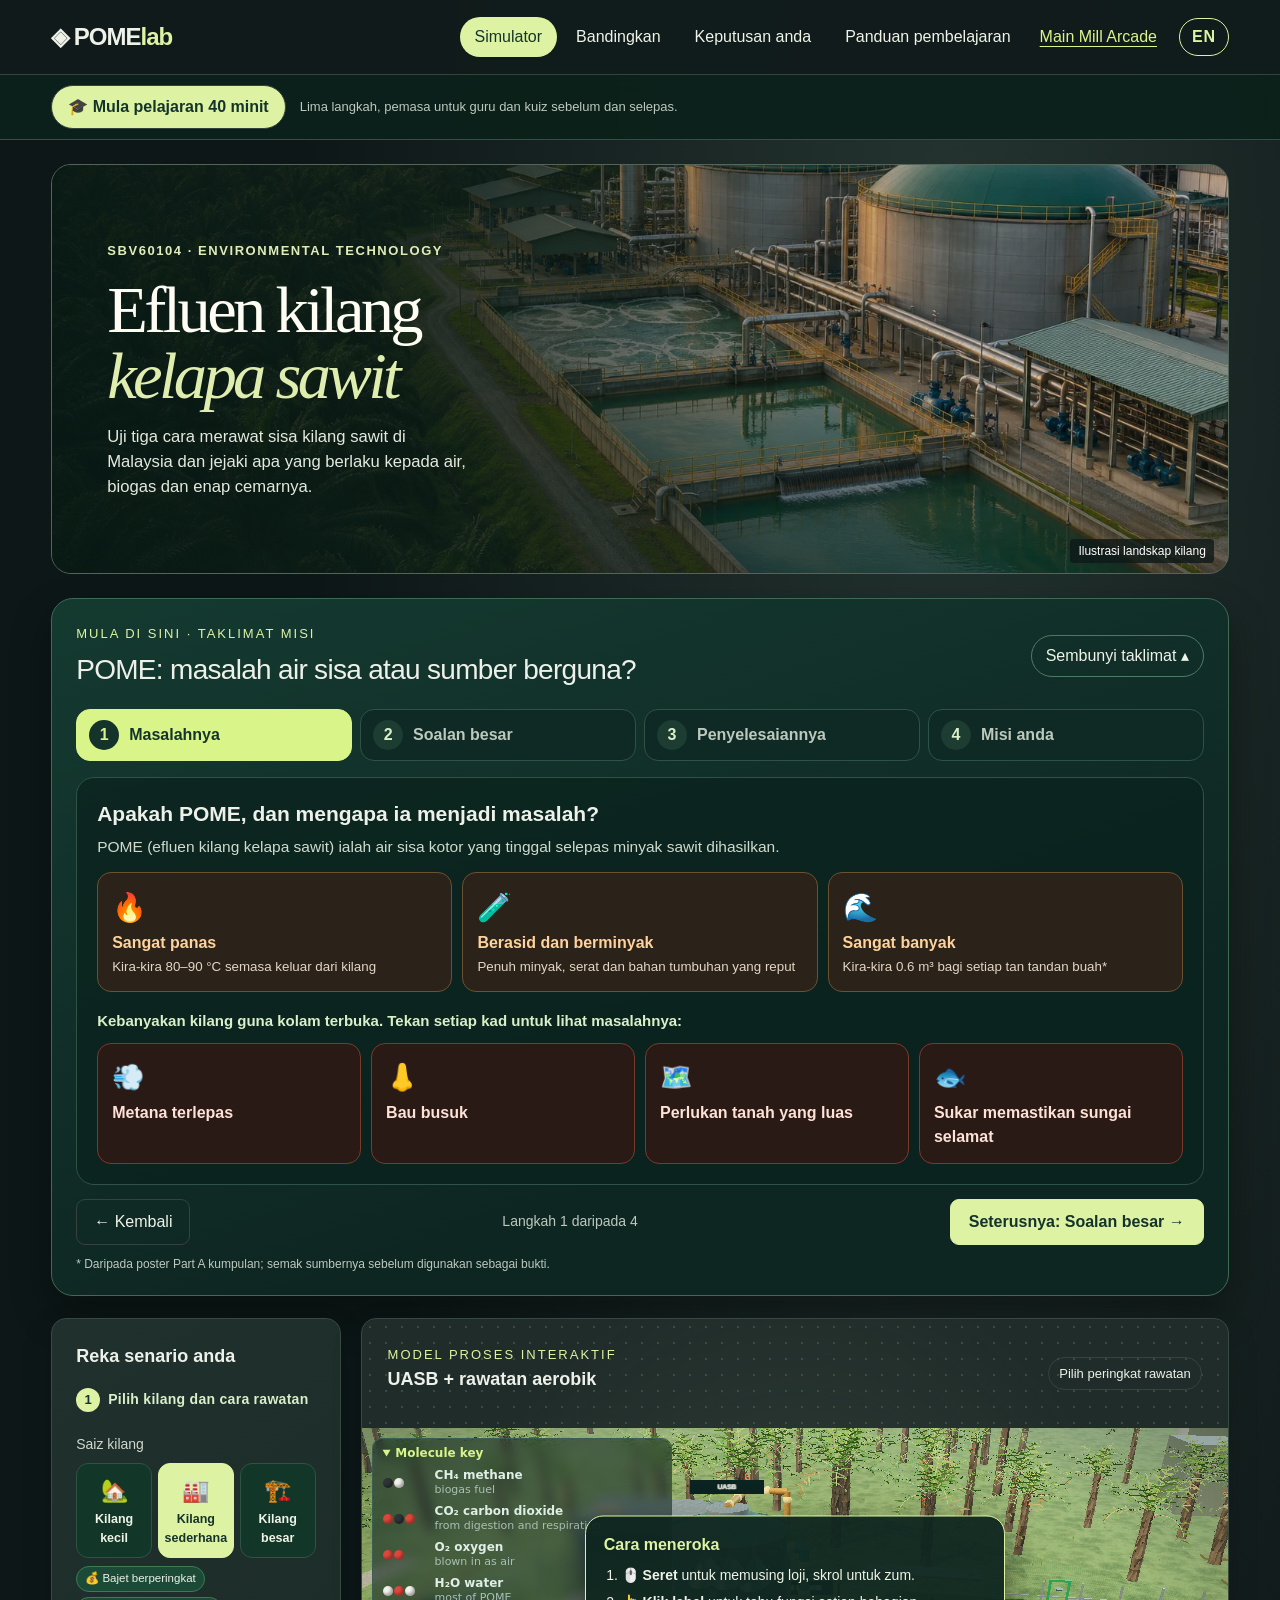
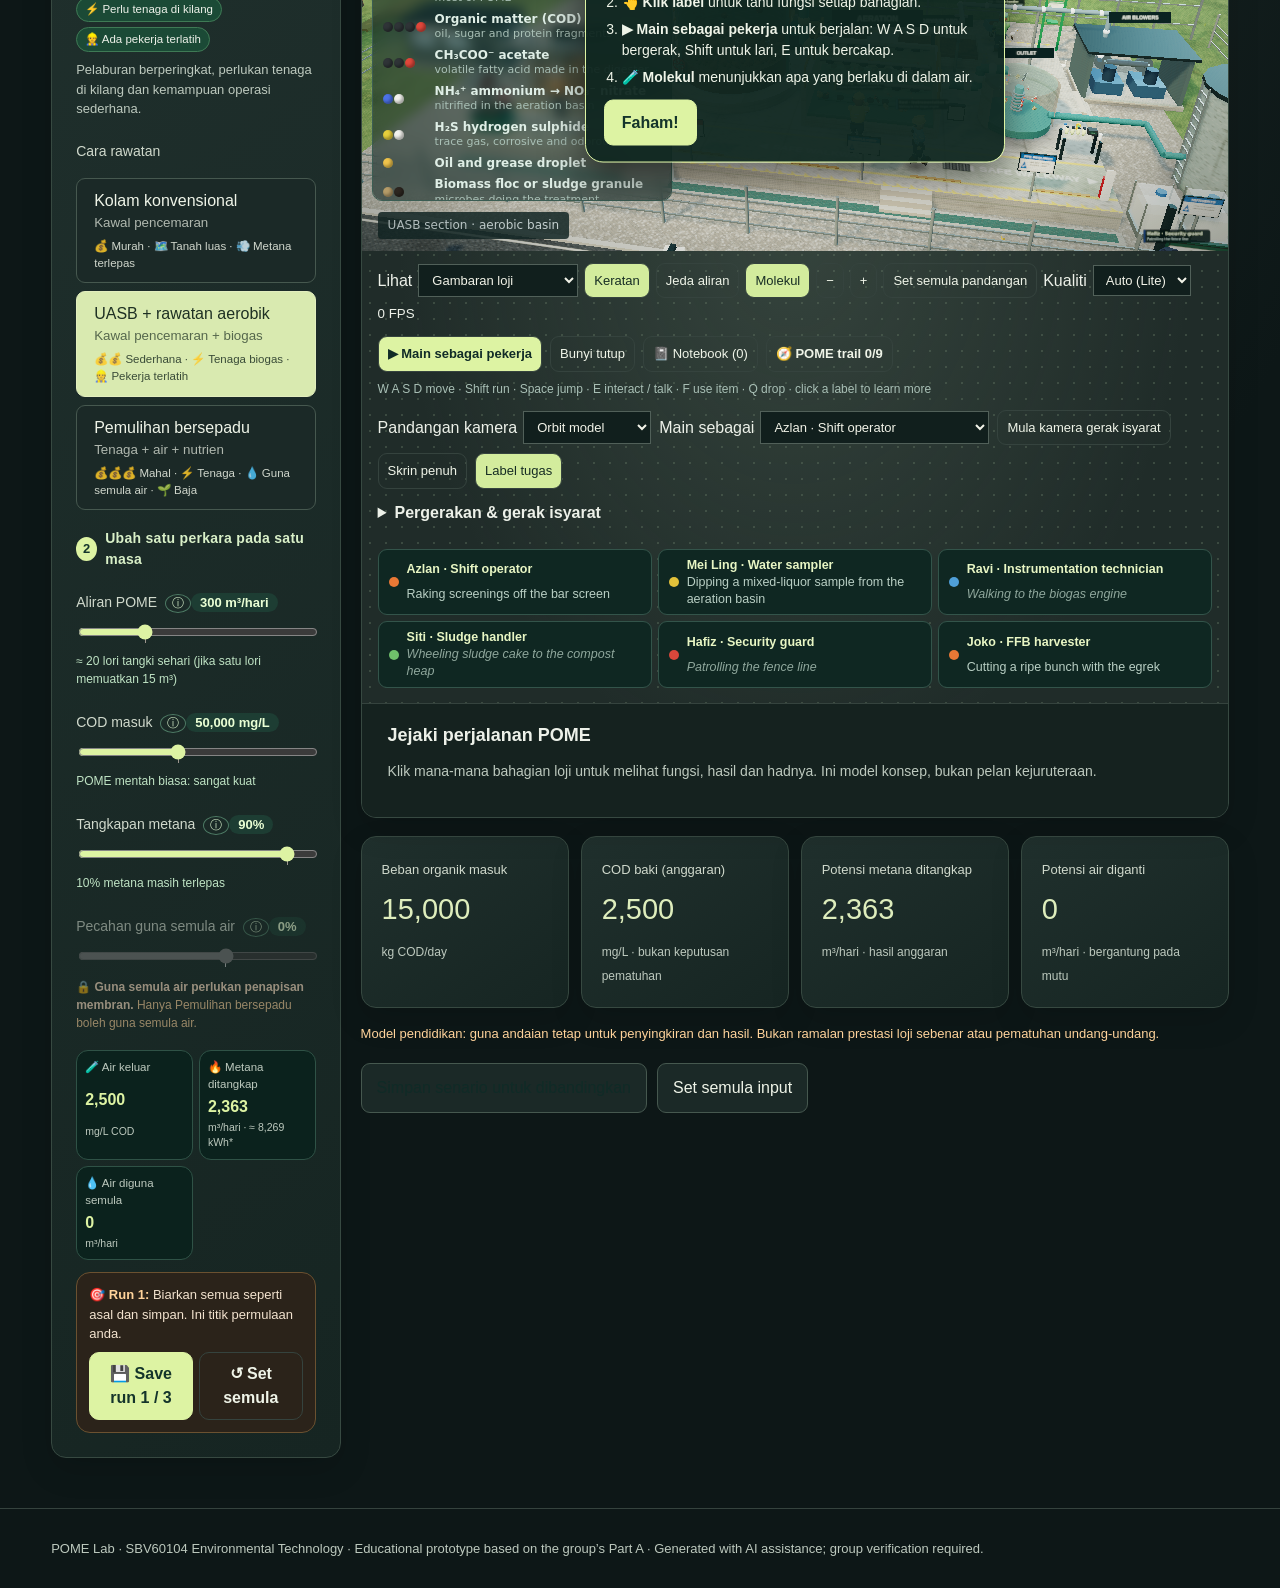
==== commit a1f11b26: "Load 3D on demand, add first-time 3D tips and scaffold the decision - loader3d.mjs: the UASB/integra" ====
--- a/index.html
+++ b/index.html
@@ -1,6 +1,6 @@
 <!doctype html><html lang="en"><head><meta charset="utf-8"><meta name="viewport" content="width=device-width,initial-scale=1"><title>POME Lab — From effluent to opportunity</title><style>
 :root{--bg:#091d1b;--panel:#102b27;--line:#2b4942;--ink:#eff4e8;--muted:#a5bcb1;--lime:#d9f58a;--mint:#70d9b0;--amber:#ffd39b}*{box-sizing:border-box}body{margin:0;background:var(--bg);color:var(--ink);font:16px/1.5 system-ui,sans-serif}button,input,select,textarea{font:inherit}button,select{cursor:pointer}button{border:1px solid var(--line);background:transparent;color:var(--ink);border-radius:9px;padding:10px 17px}button:hover,button.active{background:var(--lime);color:#14342b;border-color:var(--lime)}button:focus-visible,a:focus-visible,input:focus-visible,select:focus-visible{outline:3px solid var(--amber);outline-offset:3px}header{padding:23px 4%;display:flex;align-items:center;justify-content:space-between;border-bottom:1px solid var(--line)}.brand{font-size:23px;font-weight:750;letter-spacing:-1px}.brand span{color:var(--lime)}.tag{color:var(--muted);font-size:14px}nav{display:flex;gap:7px;flex-wrap:wrap}nav button{border:0}main{max-width:1520px;margin:auto;padding:35px 4%}h1{font-size:clamp(36px,4.6vw,67px);line-height:1.05;letter-spacing:-2.5px;font-weight:500;margin:17px 0}h1 em{color:var(--lime);font-style:normal}h2{font-size:27px;font-weight:500;letter-spacing:-.7px}h3{font-size:18px;margin:0 0 12px}p{color:var(--muted)}.eyebrow{text-transform:uppercase;letter-spacing:2px;color:var(--lime);font-size:13px}.intro{display:flex;justify-content:space-between;gap:30px;align-items:end;margin-bottom:32px}.intro p{max-width:440px}.badge{font-size:13px;padding:6px 10px;border:1px solid var(--line);border-radius:30px;display:inline-block}.grid{display:grid;grid-template-columns:310px 1fr;gap:20px}.panel{background:var(--panel);border:1px solid var(--line);border-radius:18px;padding:24px}.controls label{display:block;margin-top:22px;color:var(--muted);font-size:14px}.controls output{float:right;color:var(--ink);font-weight:650}.controls select{width:100%;padding:12px;background:#193c34;color:white;border:1px solid var(--line);border-radius:8px}.controls input{width:100%;accent-color:var(--lime);margin-top:15px}.options{display:grid;gap:8px;margin-top:16px}.options button{text-align:left}.options small{display:block;color:inherit;opacity:.7}.stage{padding:0;overflow:hidden;position:relative;background:radial-gradient(ellipse at 50% 35%,#245347 0,#102b27 65%)}.stagehead{display:flex;justify-content:space-between;padding:23px 26px}.stage svg{width:100%;height:330px;display:block}.unit{cursor:pointer;transition:filter .2s}.unit:hover,.unit:focus{filter:brightness(1.3);outline:none}.pipe{stroke-dasharray:12 9;animation:flow 2s linear infinite}@keyframes flow{to{stroke-dashoffset:-42}}.detail{background:#0a211c99;border-top:1px solid var(--line);padding:18px 26px;min-height:114px}.detail p{margin:6px 0;font-size:14px}.metrics{display:grid;grid-template-columns:repeat(4,1fr);gap:12px;margin-top:18px}.metric{padding:20px;background:#132e27;border-radius:13px;border:1px solid var(--line)}.metric span{color:var(--muted);font-size:13px}.metric strong{display:block;font-size:29px;font-weight:500;color:var(--lime);margin:7px 0}.metric small{color:var(--muted);font-size:12px}.notice{color:var(--amber);font-size:13px;margin:16px 0}.actions{display:flex;gap:10px;flex-wrap:wrap;margin-top:20px}.primary{background:var(--lime);color:#102b27}.cards{display:grid;grid-template-columns:repeat(3,1fr);gap:18px}.hidden{display:none!important}.section{margin-top:24px}table{width:100%;border-collapse:collapse}td,th{padding:14px;text-align:left;border-bottom:1px solid var(--line)}th{color:var(--lime)}.scroll{overflow:auto}textarea{width:100%;min-height:130px;padding:15px;background:#0c211d;border:1px solid var(--line);border-radius:10px;color:white}.feedback{padding:16px;border-left:3px solid var(--lime);background:#183c30;margin-top:15px}.quiz button{display:block;margin:8px 0;width:100%;text-align:left}.quiz fieldset{border:0;padding:0;margin:26px 0}.quiz legend{margin-bottom:12px;font-weight:600}.quiz label{display:block;padding:9px}.quiz input{accent-color:var(--lime)}a{color:var(--lime)}details{border-bottom:1px solid var(--line);padding:16px 0}summary{cursor:pointer;font-weight:600}footer{padding:30px 4%;border-top:1px solid var(--line);color:var(--muted);font-size:13px}.timeline{display:grid;grid-template-columns:repeat(5,1fr);gap:12px}.timeline div{padding:20px;border-left:2px solid var(--mint);background:var(--panel)}.timeline b{color:var(--lime)}@media(max-width:1050px){.metrics{grid-template-columns:repeat(2,1fr)}.cards{grid-template-columns:1fr}.intro{display:block}.timeline{grid-template-columns:1fr}}@media(max-width:720px){header{display:block}nav{margin-top:18px}.grid{grid-template-columns:1fr}main{padding:25px 5%}h1{letter-spacing:-1px}.stage svg{height:270px}.stagehead{gap:15px}.tag{display:none}}@media(prefers-reduced-motion:reduce){.pipe{animation:none}}
-</style><link rel="stylesheet" href="field.css"><style>.reactor-view[hidden]{display:none}.reactor-frame{position:relative;background:#203535}.reactor-frame canvas{width:100%;height:clamp(320px,47vh,510px);display:block;touch-action:none;cursor:grab}.reactor-frame canvas:active{cursor:grabbing}.reactor-caption{position:absolute;left:16px;bottom:12px;color:#e2eeee;background:#152b29db;padding:5px 10px;border-radius:4px;font:12px system-ui;pointer-events:none}.reactor-controls{display:flex;align-items:center;flex-wrap:wrap;gap:6px;padding:12px 16px}.reactor-controls label{display:flex;align-items:center;gap:6px}.reactor-controls button,.reactor-controls select{width:auto;margin:0;padding:7px 9px;font-size:13px}.reactor-controls button[aria-pressed=true]{background:#d3ec9d;color:#172d24}.reactor-fallback svg{display:block!important}</style><link rel="stylesheet" href="process/explore.css?v=shift20"><link rel="stylesheet" href="process/play.css?v=shift20"><link rel="stylesheet" href="process/poster.css?v=shift20"></head><body><header><div class="brand">◈ POME<span>lab</span> <span class="tag"> / Environmental decision studio</span></div><nav aria-label="Main"><button class="active" data-tab="studio">Simulator</button><button data-tab="compare">Compare</button><button data-tab="challenge">Your decision</button><button data-tab="learn">Learning guide</button><a href="./arcade.html" style="color:#d9f58a;padding:10px">Play Mill Arcade</a></nav></header><main>
+</style><link rel="stylesheet" href="field.css"><style>.reactor-view[hidden]{display:none}.reactor-frame{position:relative;background:#203535}.reactor-frame canvas{width:100%;height:clamp(320px,47vh,510px);display:block;touch-action:none;cursor:grab}.reactor-frame canvas:active{cursor:grabbing}.reactor-caption{position:absolute;left:16px;bottom:12px;color:#e2eeee;background:#152b29db;padding:5px 10px;border-radius:4px;font:12px system-ui;pointer-events:none}.reactor-controls{display:flex;align-items:center;flex-wrap:wrap;gap:6px;padding:12px 16px}.reactor-controls label{display:flex;align-items:center;gap:6px}.reactor-controls button,.reactor-controls select{width:auto;margin:0;padding:7px 9px;font-size:13px}.reactor-controls button[aria-pressed=true]{background:#d3ec9d;color:#172d24}.reactor-fallback svg{display:block!important}</style><link rel="stylesheet" href="process/explore.css?v=shift21"><link rel="stylesheet" href="process/play.css?v=shift21"><link rel="stylesheet" href="process/poster.css?v=shift21"></head><body><header><div class="brand">◈ POME<span>lab</span> <span class="tag"> / Environmental decision studio</span></div><nav aria-label="Main"><button class="active" data-tab="studio">Simulator</button><button data-tab="compare">Compare</button><button data-tab="challenge">Your decision</button><button data-tab="learn">Learning guide</button><a href="./arcade.html" style="color:#d9f58a;padding:10px">Play Mill Arcade</a></nav></header><main>
 <section id="studio" class="view"><figure class="field-cover"><div><span class="eyebrow">SBV60104 · Environmental Technology</span><h1>Palm oil effluent<br><em>treatment lab</em></h1><p>Test three treatment pathways for a Malaysian mill and trace what happens to its water, biogas and sludge.</p></div><figcaption>Illustrated mill landscape</figcaption></figure><div class="grid"><aside class="panel controls"><h3>Design your scenario</h3><label for="scenario">Mill context</label><select id="scenario"><option value="small">Small mill · constrained investment</option><option value="medium" selected>Medium mill · gradual upgrade</option><option value="large">Large mill · recovery investment</option></select><p id="context" style="font-size:14px"></p><label>Treatment pathway</label><div class="options"><button data-option="0">Conventional ponds<small>Pollution control</small></button><button data-option="1" class="active">UASB + aerobic treatment<small>Pollution control + biogas</small></button><button data-option="2">Integrated recovery<small>Energy + water + nutrients</small></button></div><label for="flow">POME flow <output id="flowO"></output></label><input id="flow" type="range" min="50" max="1000" step="10" value="300"><label for="cod">Influent COD <output id="codO"></output></label><input id="cod" type="range" min="15000" max="100000" step="1000" value="50000"><label for="capture">Methane capture <output id="captureO"></output></label><input id="capture" type="range" min="0" max="100" value="90"><label for="reuse">Water reuse fraction <output id="reuseO"></output></label><input id="reuse" type="range" min="0" max="80" value="50"></aside><div><div class="panel stage"><div class="stagehead"><div><span class="eyebrow">Interactive process model</span><h3 id="planttitle">UASB + aerobic treatment</h3></div><span class="badge">Select a treatment stage</span></div><svg viewBox="0 0 850 370" role="img" aria-label="Isometric treatment plant with selectable pretreatment, digester, polishing, energy and sludge stages"><defs><linearGradient id="tank" x2="1"><stop stop-color="#244c40"/><stop offset=".5" stop-color="#51866c"/><stop offset="1" stop-color="#1c3b32"/></linearGradient><linearGradient id="water" x2="0" y2="1"><stop stop-color="#8ae2c0"/><stop offset="1" stop-color="#3e8470"/></linearGradient><pattern id="grid" width="35" height="35" patternUnits="userSpaceOnUse"><path d="M35 0H0V35" fill="none" stroke="#7cab8b" stroke-opacity=".12"/></pattern></defs><path d="M45 230 410 45 810 210 450 365Z" fill="url(#grid)" stroke="#50765c" stroke-opacity=".4"/><path d="M120 240 300 285 495 230 680 275M340 210 470 100M500 230 650 140" fill="none" stroke="#295c49" stroke-width="13"/><path class="pipe" d="M120 240 300 285 495 230 680 275M340 210 470 100M500 230 650 140" fill="none" stroke="#c8ec8d" stroke-width="3"/>
 <g class="unit" tabindex="0" role="button" aria-label="Pretreatment" data-stage="0"><path d="M75 205 155 170 218 195 138 232Z" fill="#8ca894"/><path d="M75 205v46l63 28v-47Z" fill="#305448"/><path d="M138 232 218 195v45l-80 39Z" fill="#466c59"/><path d="M90 206 154 180 201 196 138 222Z" fill="#a88a55"/><text x="89" y="310" fill="#dfedda" font-size="15">Pretreatment</text></g>
 <g class="unit" tabindex="0" role="button" aria-label="Anaerobic treatment" data-stage="1"><ellipse cx="335" cy="256" rx="79" ry="31" fill="#071a14" opacity=".5"/><path d="M264 165v83c0 42 142 42 142 0v-83Z" fill="url(#tank)"/><ellipse cx="335" cy="165" rx="71" ry="27" fill="#90b69b"/><path d="M264 165Q335 65 406 165Q335 203 264 165" fill="#5d9176"/><path d="M335 116v-23h40" fill="none" stroke="#bcdb9b" stroke-width="6"/><path d="M277 198v44M286 201v44" stroke="#b5d2a5" stroke-width="2"/><text x="274" y="309" fill="#dfedda" font-size="15">Anaerobic stage</text></g>
@@ -37,4 +37,4 @@
 const fmt=n=>Math.round(n).toLocaleString('en');function update(){let v=values();$('flowO').textContent=fmt(v.flow)+' m³/day';$('codO').textContent=fmt(v.cod)+' mg/L';$('captureO').textContent=v.capture+'%';$('reuseO').textContent=v.reuse+'%';$('capture').disabled=!option;$('reuse').disabled=option!==2;$('load').textContent=fmt(v.load);$('residual').textContent=fmt(v.residual);$('gas').textContent=fmt(v.gas);$('waterout').textContent=fmt(v.water);$('context').textContent=contexts[v.scenario];$('planttitle').textContent=names[option];document.querySelectorAll('[data-option]').forEach(b=>b.classList.toggle('active',+b.dataset.option===option))}
 document.querySelectorAll('[data-option]').forEach(b=>b.onclick=()=>{option=+b.dataset.option;update()});['flow','cod','capture','reuse'].forEach(id=>$(id).oninput=update);$('scenario').onchange=()=>{$('flow').value={small:100,medium:300,large:800}[$('scenario').value];update()};function stage(i){$('detailtitle').textContent=stages[i][0];$('detailtext').textContent=stages[i][1]}document.querySelectorAll('[data-stage]').forEach(b=>{b.onclick=()=>stage(+b.dataset.stage);b.onkeydown=e=>{if(e.key==='Enter'||e.key===' '){e.preventDefault();stage(+b.dataset.stage)}}});function renderRuns(){$('runs').innerHTML=runs.map(v=>`<tr><td>${v.scenario} / ${v.pathway}</td><td>${fmt(v.flow)} m³/d</td><td>${fmt(v.residual)} mg/L</td><td>${fmt(v.gas)} m³/d</td><td>${fmt(v.water)} m³/d</td></tr>`).join('');$('empty').hidden=runs.length>0} $('save').onclick=()=>{runs.push(values());renderRuns();$('saved').textContent='Scenario '+runs.length+' saved. Open Compare to review your experiments.'};$('clear').onclick=()=>{runs=[];renderRuns()};$('reset').onclick=()=>{option=1;$('scenario').value='medium';$('flow').value=300;$('cod').value=50000;$('capture').value=90;$('reuse').value=50;update()};
 const choiceText=['A defensible interim choice only if treatment adequacy and remaining risks are addressed. Explain why an upgrade is deferred and specify a realistic review or upgrade plan.','A plausible staged choice given energy demand and limited recovery markets. It still requires trained operators, suitable pretreatment, safe gas handling and effluent verification.','Potentially beneficial, but explain the investment and skills gap. Confirm water and sludge users and quality requirements before assuming recovery benefits.'];document.querySelectorAll('[data-choice]').forEach(b=>b.onclick=()=>{document.querySelectorAll('[data-choice]').forEach(x=>x.classList.toggle('active',x===b));$('choicefeedback').className='feedback';$('choicefeedback').textContent=choiceText[+b.dataset.choice]});$('review').onclick=()=>{let t=$('reason').value.trim(),n=t.split(/\s+/).filter(Boolean).length;$('reasonfeedback').className='feedback';$('reasonfeedback').textContent=n<35?'Develop your reasoning further: name your choice, compare two criteria, identify a limitation and state a condition for implementation.':'Your response is ready for peer review. Check: two evidence-based criteria, one residual risk and one feasible implementation condition. Length alone does not establish accuracy.'};$('quiz').onsubmit=e=>{e.preventDefault();let f=new FormData(e.target);if(['q1','q2','q3'].some(k=>!f.has(k))){$('quizfeedback').textContent='Please answer all three questions first.';return}lastScore=+(f.get('q1')==='0')+ +(f.get('q2')==='1')+ +(f.get('q3')==='1');$('quizfeedback').className='feedback';$('quizfeedback').textContent=`${lastScore}/3 correct. High BOD can increase oxygen demand. Gas recovery does not prove effluent compliance. Sludge recovery requires treatment, quality checks and suitability for use. Revisit your answers and try again.`};$('export').onclick=()=>{let blob=new Blob([JSON.stringify({title:'POME Lab learning record',assumptions:'Illustrative educational model; not plant predictions or compliance evidence.',runs,recommendation:$('reason').value,quizScore:lastScore},null,2)],{type:'application/json'}),u=URL.createObjectURL(blob),a=document.createElement('a');a.href=u;a.download='pome-learning-record.json';a.click();setTimeout(()=>URL.revokeObjectURL(u),1000)};update();
-</script><script type="module" src="process/i18n.mjs?v=shift20c"></script><script type="module" src="process/poster.mjs?v=shift20"></script><script type="module" src="process/scenario.mjs?v=shift20"></script><script type="module" src="process/lesson.mjs?v=shift20b"></script><script type="module" src="process/ponds3d.mjs?v=shift20"></script><script type="module" src="process/reactor.mjs?v=shift20"></script></body></html>+</script><script type="module" src="process/i18n.mjs?v=shift21"></script><script type="module" src="process/poster.mjs?v=shift21"></script><script type="module" src="process/scenario.mjs?v=shift21"></script><script type="module" src="process/lesson.mjs?v=shift21"></script><script type="module" src="process/loader3d.mjs?v=shift21"></script><script type="module" src="process/decision.mjs?v=shift21"></script></body></html>
--- a/process/poster.css
+++ b/process/poster.css
@@ -155,3 +155,11 @@
 .lesson-record input{width:100%;padding:8px;border-radius:8px;border:1px solid #3f6a55;background:#0b1f1a;color:var(--ink)}
 .lesson-toast{position:fixed;left:50%;bottom:24px;transform:translate(-50%,30px);opacity:0;padding:12px 18px;border-radius:14px;background:#2b231a;border:1px solid #ffd39b;color:#ffe3c4;z-index:60;transition:.3s;pointer-events:none}.lesson-toast.show{opacity:1;transform:translate(-50%,0)}
 @media print{body.print-record>*:not(.lesson-record){display:none!important}.lesson-record{position:static;display:block;color:#000;background:#fff;border:0}.lesson-record th,.lesson-record td{color:#000}.lesson-record .lesson-test-btns{display:none}}
+/* ===== Lazy 3D note, first-time 3D tips, decision scaffolding ===== */
+.load3d{margin:6px 0;color:var(--amber);font-size:14px}
+.tips3d{position:absolute;left:50%;top:50%;transform:translate(-50%,-50%);z-index:5;width:min(420px,90%);padding:16px 18px;border-radius:18px;background:#0f2620f2;border:1px solid var(--lime);box-shadow:0 18px 40px #0008;color:var(--ink)}
+.tips3d h4{margin:0 0 8px;color:var(--lime)}.tips3d ol{margin:0 0 12px;padding-left:18px;display:grid;gap:6px;font-size:14px}.tips3d button{background:var(--lime);color:#14342b;border-color:var(--lime);font-weight:800}
+.dec-help p{margin:4px 0 6px;color:var(--muted);font-size:13.5px}
+.dec-starters{display:flex;flex-wrap:wrap;gap:6px;margin-bottom:8px}.dec-starters button{padding:6px 10px;border-radius:999px;font-size:13px;background:#123627;border:1px solid #3f7a55}
+.dec-check{list-style:none;margin:8px 0;padding:0;display:flex;flex-wrap:wrap;gap:6px}.dec-check li{padding:5px 10px;border-radius:999px;background:#1d2b2a;border:1px solid #4a5a57;font-size:13px;color:var(--muted)}
+.dec-check li.ok{background:#1f4a32;border-color:#b6f08a;color:#eaffd5}.dec-check .dec-score{margin-left:auto;font-weight:800;color:var(--lime)}
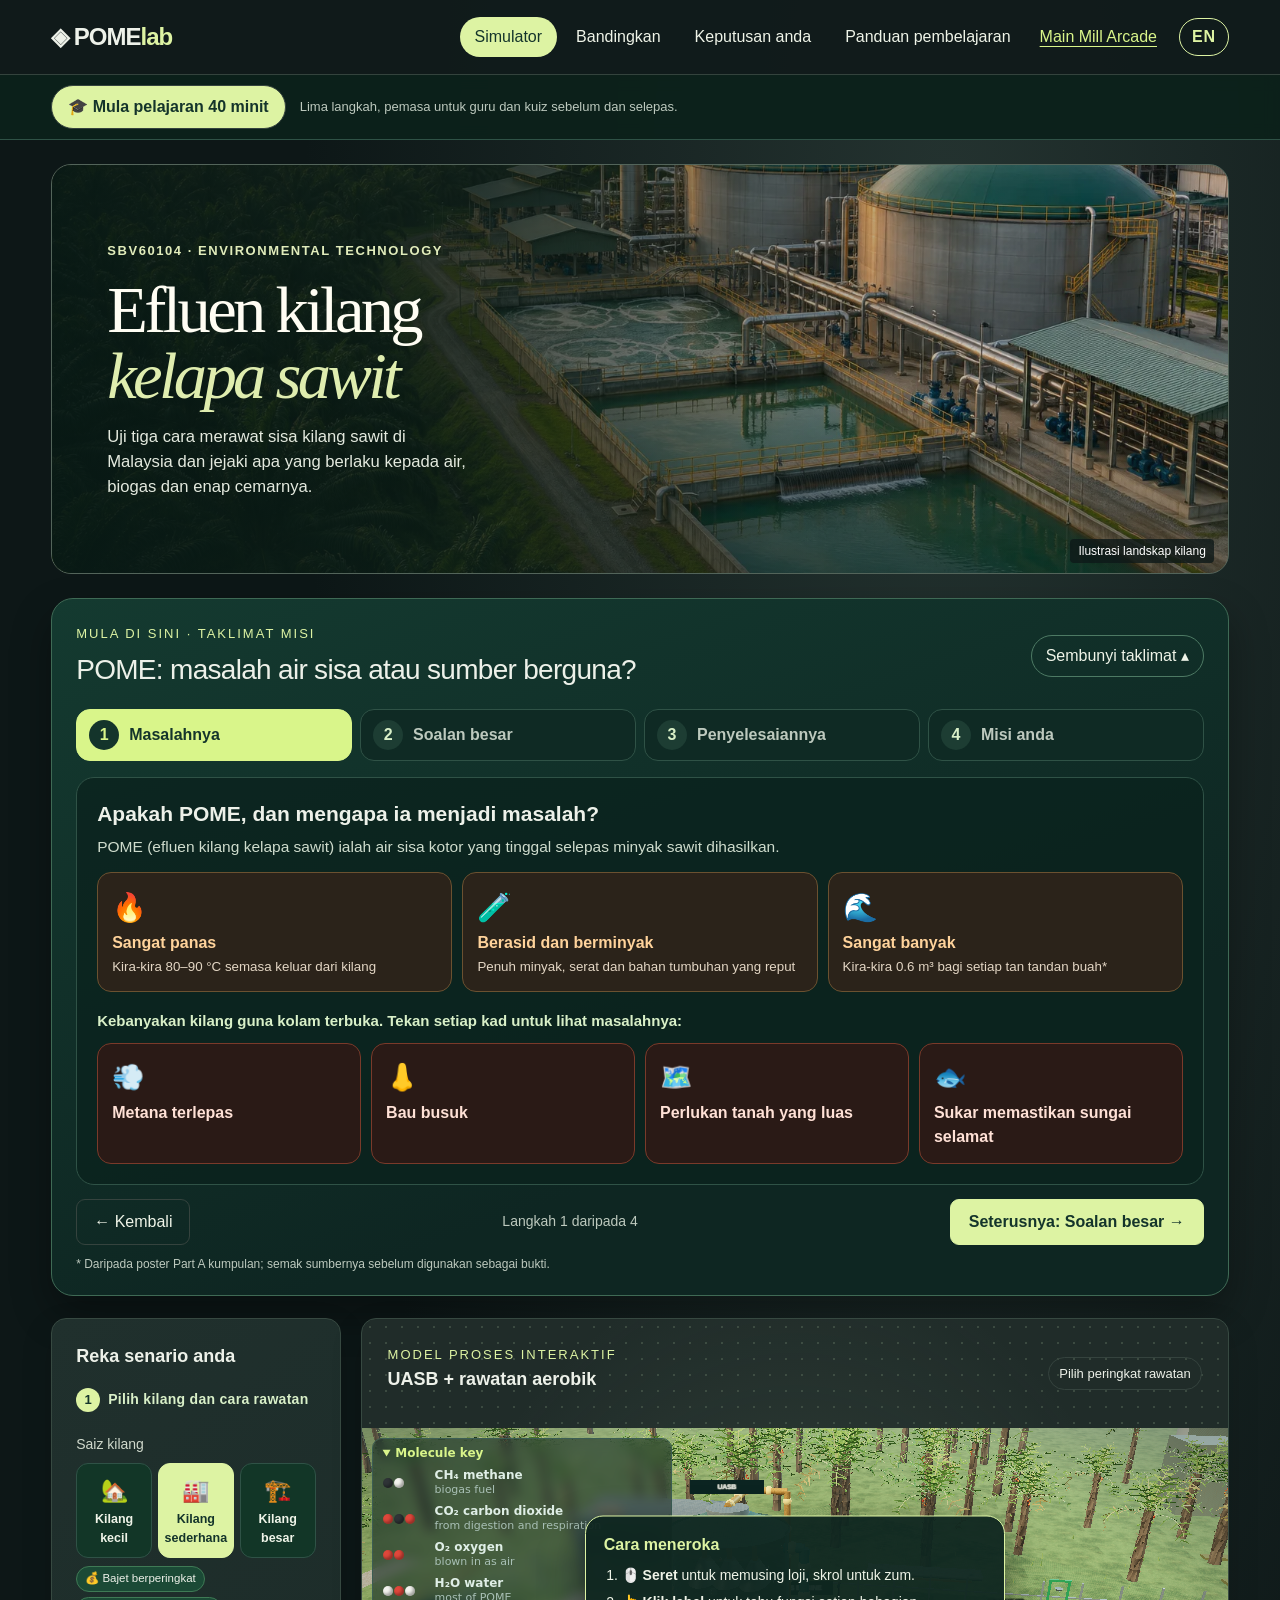
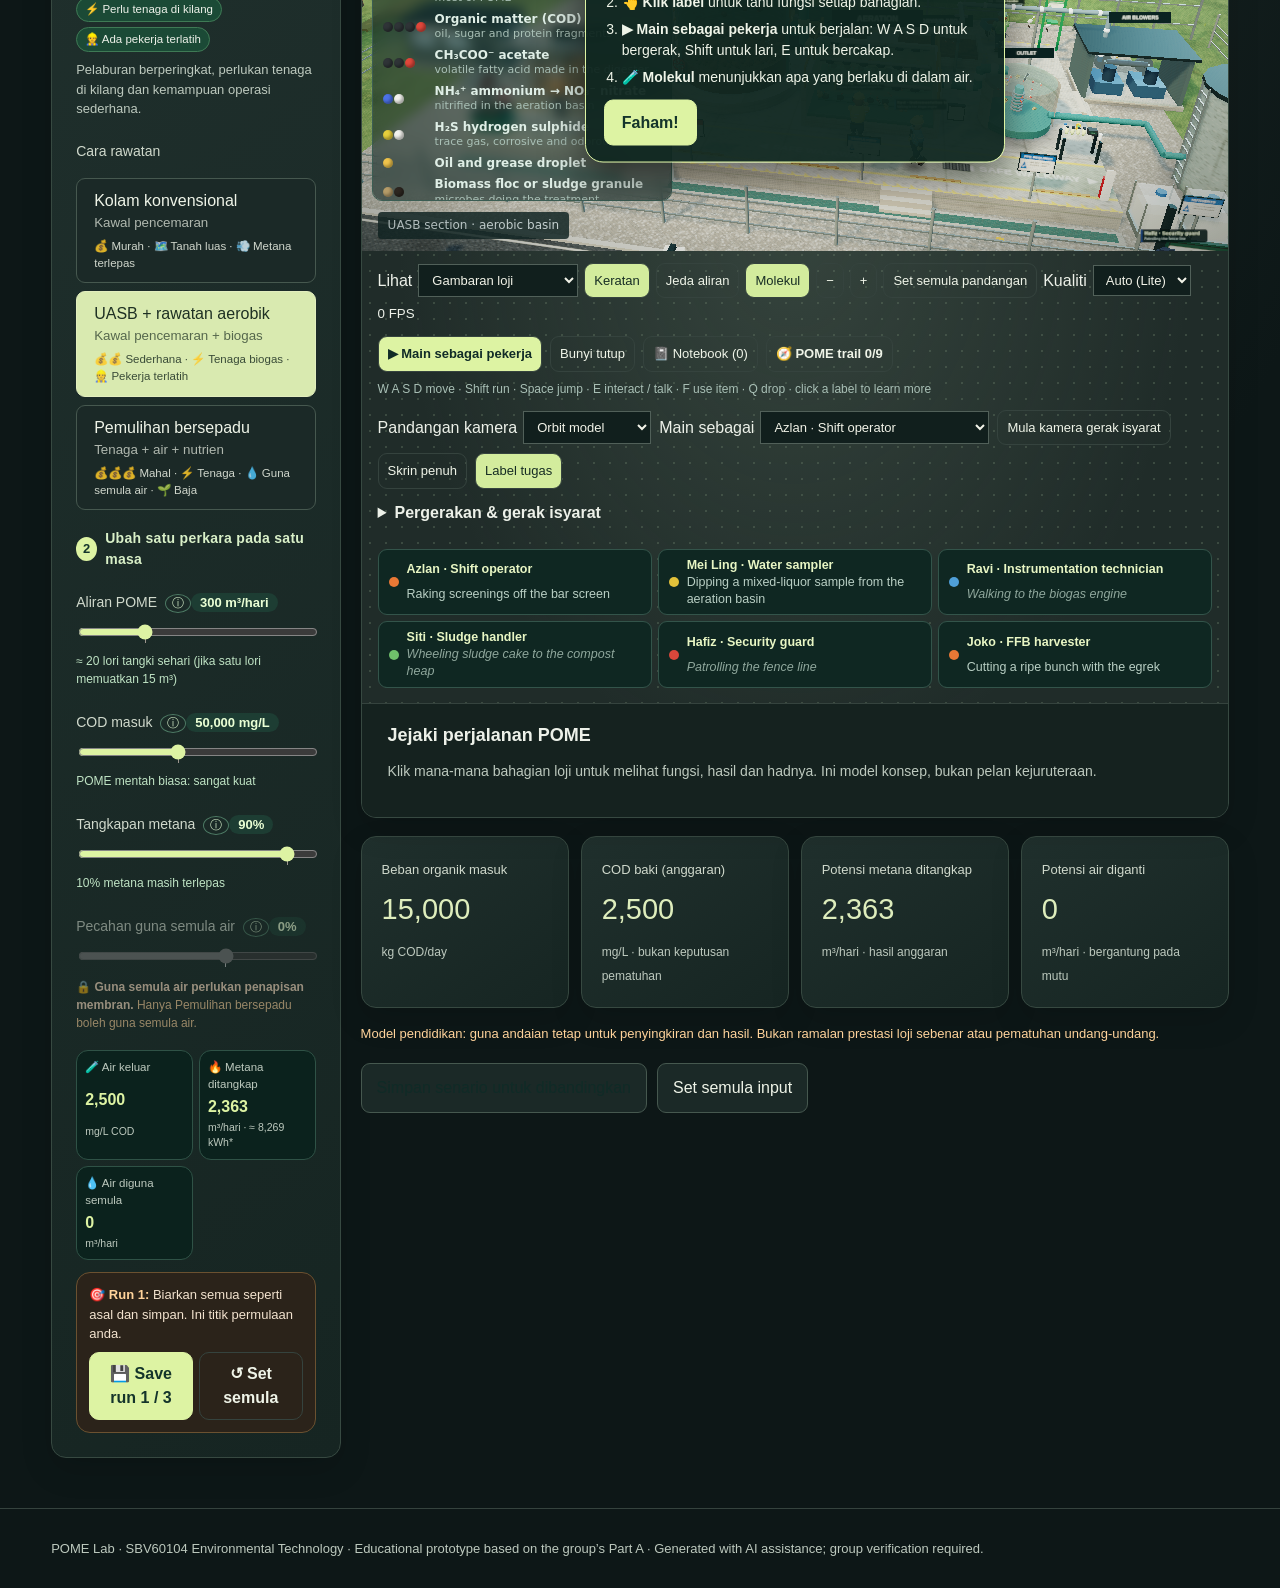
==== commit e16bee9f: "Work offline as an installable app (PWA) - sw.js precaches every page, script, style and image (the " ====
--- a/index.html
+++ b/index.html
@@ -1,4 +1,4 @@
-<!doctype html><html lang="en"><head><meta charset="utf-8"><meta name="viewport" content="width=device-width,initial-scale=1"><title>POME Lab — From effluent to opportunity</title><style>
+<!doctype html><html lang="en"><head><meta charset="utf-8"><meta name="viewport" content="width=device-width,initial-scale=1"><link rel="manifest" href="manifest.webmanifest"><meta name="theme-color" content="#102b24"><link rel="icon" href="icons/icon-192.png"><link rel="apple-touch-icon" href="icons/icon-192.png"><title>POME Lab — From effluent to opportunity</title><style>
 :root{--bg:#091d1b;--panel:#102b27;--line:#2b4942;--ink:#eff4e8;--muted:#a5bcb1;--lime:#d9f58a;--mint:#70d9b0;--amber:#ffd39b}*{box-sizing:border-box}body{margin:0;background:var(--bg);color:var(--ink);font:16px/1.5 system-ui,sans-serif}button,input,select,textarea{font:inherit}button,select{cursor:pointer}button{border:1px solid var(--line);background:transparent;color:var(--ink);border-radius:9px;padding:10px 17px}button:hover,button.active{background:var(--lime);color:#14342b;border-color:var(--lime)}button:focus-visible,a:focus-visible,input:focus-visible,select:focus-visible{outline:3px solid var(--amber);outline-offset:3px}header{padding:23px 4%;display:flex;align-items:center;justify-content:space-between;border-bottom:1px solid var(--line)}.brand{font-size:23px;font-weight:750;letter-spacing:-1px}.brand span{color:var(--lime)}.tag{color:var(--muted);font-size:14px}nav{display:flex;gap:7px;flex-wrap:wrap}nav button{border:0}main{max-width:1520px;margin:auto;padding:35px 4%}h1{font-size:clamp(36px,4.6vw,67px);line-height:1.05;letter-spacing:-2.5px;font-weight:500;margin:17px 0}h1 em{color:var(--lime);font-style:normal}h2{font-size:27px;font-weight:500;letter-spacing:-.7px}h3{font-size:18px;margin:0 0 12px}p{color:var(--muted)}.eyebrow{text-transform:uppercase;letter-spacing:2px;color:var(--lime);font-size:13px}.intro{display:flex;justify-content:space-between;gap:30px;align-items:end;margin-bottom:32px}.intro p{max-width:440px}.badge{font-size:13px;padding:6px 10px;border:1px solid var(--line);border-radius:30px;display:inline-block}.grid{display:grid;grid-template-columns:310px 1fr;gap:20px}.panel{background:var(--panel);border:1px solid var(--line);border-radius:18px;padding:24px}.controls label{display:block;margin-top:22px;color:var(--muted);font-size:14px}.controls output{float:right;color:var(--ink);font-weight:650}.controls select{width:100%;padding:12px;background:#193c34;color:white;border:1px solid var(--line);border-radius:8px}.controls input{width:100%;accent-color:var(--lime);margin-top:15px}.options{display:grid;gap:8px;margin-top:16px}.options button{text-align:left}.options small{display:block;color:inherit;opacity:.7}.stage{padding:0;overflow:hidden;position:relative;background:radial-gradient(ellipse at 50% 35%,#245347 0,#102b27 65%)}.stagehead{display:flex;justify-content:space-between;padding:23px 26px}.stage svg{width:100%;height:330px;display:block}.unit{cursor:pointer;transition:filter .2s}.unit:hover,.unit:focus{filter:brightness(1.3);outline:none}.pipe{stroke-dasharray:12 9;animation:flow 2s linear infinite}@keyframes flow{to{stroke-dashoffset:-42}}.detail{background:#0a211c99;border-top:1px solid var(--line);padding:18px 26px;min-height:114px}.detail p{margin:6px 0;font-size:14px}.metrics{display:grid;grid-template-columns:repeat(4,1fr);gap:12px;margin-top:18px}.metric{padding:20px;background:#132e27;border-radius:13px;border:1px solid var(--line)}.metric span{color:var(--muted);font-size:13px}.metric strong{display:block;font-size:29px;font-weight:500;color:var(--lime);margin:7px 0}.metric small{color:var(--muted);font-size:12px}.notice{color:var(--amber);font-size:13px;margin:16px 0}.actions{display:flex;gap:10px;flex-wrap:wrap;margin-top:20px}.primary{background:var(--lime);color:#102b27}.cards{display:grid;grid-template-columns:repeat(3,1fr);gap:18px}.hidden{display:none!important}.section{margin-top:24px}table{width:100%;border-collapse:collapse}td,th{padding:14px;text-align:left;border-bottom:1px solid var(--line)}th{color:var(--lime)}.scroll{overflow:auto}textarea{width:100%;min-height:130px;padding:15px;background:#0c211d;border:1px solid var(--line);border-radius:10px;color:white}.feedback{padding:16px;border-left:3px solid var(--lime);background:#183c30;margin-top:15px}.quiz button{display:block;margin:8px 0;width:100%;text-align:left}.quiz fieldset{border:0;padding:0;margin:26px 0}.quiz legend{margin-bottom:12px;font-weight:600}.quiz label{display:block;padding:9px}.quiz input{accent-color:var(--lime)}a{color:var(--lime)}details{border-bottom:1px solid var(--line);padding:16px 0}summary{cursor:pointer;font-weight:600}footer{padding:30px 4%;border-top:1px solid var(--line);color:var(--muted);font-size:13px}.timeline{display:grid;grid-template-columns:repeat(5,1fr);gap:12px}.timeline div{padding:20px;border-left:2px solid var(--mint);background:var(--panel)}.timeline b{color:var(--lime)}@media(max-width:1050px){.metrics{grid-template-columns:repeat(2,1fr)}.cards{grid-template-columns:1fr}.intro{display:block}.timeline{grid-template-columns:1fr}}@media(max-width:720px){header{display:block}nav{margin-top:18px}.grid{grid-template-columns:1fr}main{padding:25px 5%}h1{letter-spacing:-1px}.stage svg{height:270px}.stagehead{gap:15px}.tag{display:none}}@media(prefers-reduced-motion:reduce){.pipe{animation:none}}
 </style><link rel="stylesheet" href="field.css"><style>.reactor-view[hidden]{display:none}.reactor-frame{position:relative;background:#203535}.reactor-frame canvas{width:100%;height:clamp(320px,47vh,510px);display:block;touch-action:none;cursor:grab}.reactor-frame canvas:active{cursor:grabbing}.reactor-caption{position:absolute;left:16px;bottom:12px;color:#e2eeee;background:#152b29db;padding:5px 10px;border-radius:4px;font:12px system-ui;pointer-events:none}.reactor-controls{display:flex;align-items:center;flex-wrap:wrap;gap:6px;padding:12px 16px}.reactor-controls label{display:flex;align-items:center;gap:6px}.reactor-controls button,.reactor-controls select{width:auto;margin:0;padding:7px 9px;font-size:13px}.reactor-controls button[aria-pressed=true]{background:#d3ec9d;color:#172d24}.reactor-fallback svg{display:block!important}</style><link rel="stylesheet" href="process/explore.css?v=shift21"><link rel="stylesheet" href="process/play.css?v=shift21"><link rel="stylesheet" href="process/poster.css?v=shift21"></head><body><header><div class="brand">◈ POME<span>lab</span> <span class="tag"> / Environmental decision studio</span></div><nav aria-label="Main"><button class="active" data-tab="studio">Simulator</button><button data-tab="compare">Compare</button><button data-tab="challenge">Your decision</button><button data-tab="learn">Learning guide</button><a href="./arcade.html" style="color:#d9f58a;padding:10px">Play Mill Arcade</a></nav></header><main>
 <section id="studio" class="view"><figure class="field-cover"><div><span class="eyebrow">SBV60104 · Environmental Technology</span><h1>Palm oil effluent<br><em>treatment lab</em></h1><p>Test three treatment pathways for a Malaysian mill and trace what happens to its water, biogas and sludge.</p></div><figcaption>Illustrated mill landscape</figcaption></figure><div class="grid"><aside class="panel controls"><h3>Design your scenario</h3><label for="scenario">Mill context</label><select id="scenario"><option value="small">Small mill · constrained investment</option><option value="medium" selected>Medium mill · gradual upgrade</option><option value="large">Large mill · recovery investment</option></select><p id="context" style="font-size:14px"></p><label>Treatment pathway</label><div class="options"><button data-option="0">Conventional ponds<small>Pollution control</small></button><button data-option="1" class="active">UASB + aerobic treatment<small>Pollution control + biogas</small></button><button data-option="2">Integrated recovery<small>Energy + water + nutrients</small></button></div><label for="flow">POME flow <output id="flowO"></output></label><input id="flow" type="range" min="50" max="1000" step="10" value="300"><label for="cod">Influent COD <output id="codO"></output></label><input id="cod" type="range" min="15000" max="100000" step="1000" value="50000"><label for="capture">Methane capture <output id="captureO"></output></label><input id="capture" type="range" min="0" max="100" value="90"><label for="reuse">Water reuse fraction <output id="reuseO"></output></label><input id="reuse" type="range" min="0" max="80" value="50"></aside><div><div class="panel stage"><div class="stagehead"><div><span class="eyebrow">Interactive process model</span><h3 id="planttitle">UASB + aerobic treatment</h3></div><span class="badge">Select a treatment stage</span></div><svg viewBox="0 0 850 370" role="img" aria-label="Isometric treatment plant with selectable pretreatment, digester, polishing, energy and sludge stages"><defs><linearGradient id="tank" x2="1"><stop stop-color="#244c40"/><stop offset=".5" stop-color="#51866c"/><stop offset="1" stop-color="#1c3b32"/></linearGradient><linearGradient id="water" x2="0" y2="1"><stop stop-color="#8ae2c0"/><stop offset="1" stop-color="#3e8470"/></linearGradient><pattern id="grid" width="35" height="35" patternUnits="userSpaceOnUse"><path d="M35 0H0V35" fill="none" stroke="#7cab8b" stroke-opacity=".12"/></pattern></defs><path d="M45 230 410 45 810 210 450 365Z" fill="url(#grid)" stroke="#50765c" stroke-opacity=".4"/><path d="M120 240 300 285 495 230 680 275M340 210 470 100M500 230 650 140" fill="none" stroke="#295c49" stroke-width="13"/><path class="pipe" d="M120 240 300 285 495 230 680 275M340 210 470 100M500 230 650 140" fill="none" stroke="#c8ec8d" stroke-width="3"/>
@@ -37,4 +37,4 @@
 const fmt=n=>Math.round(n).toLocaleString('en');function update(){let v=values();$('flowO').textContent=fmt(v.flow)+' m³/day';$('codO').textContent=fmt(v.cod)+' mg/L';$('captureO').textContent=v.capture+'%';$('reuseO').textContent=v.reuse+'%';$('capture').disabled=!option;$('reuse').disabled=option!==2;$('load').textContent=fmt(v.load);$('residual').textContent=fmt(v.residual);$('gas').textContent=fmt(v.gas);$('waterout').textContent=fmt(v.water);$('context').textContent=contexts[v.scenario];$('planttitle').textContent=names[option];document.querySelectorAll('[data-option]').forEach(b=>b.classList.toggle('active',+b.dataset.option===option))}
 document.querySelectorAll('[data-option]').forEach(b=>b.onclick=()=>{option=+b.dataset.option;update()});['flow','cod','capture','reuse'].forEach(id=>$(id).oninput=update);$('scenario').onchange=()=>{$('flow').value={small:100,medium:300,large:800}[$('scenario').value];update()};function stage(i){$('detailtitle').textContent=stages[i][0];$('detailtext').textContent=stages[i][1]}document.querySelectorAll('[data-stage]').forEach(b=>{b.onclick=()=>stage(+b.dataset.stage);b.onkeydown=e=>{if(e.key==='Enter'||e.key===' '){e.preventDefault();stage(+b.dataset.stage)}}});function renderRuns(){$('runs').innerHTML=runs.map(v=>`<tr><td>${v.scenario} / ${v.pathway}</td><td>${fmt(v.flow)} m³/d</td><td>${fmt(v.residual)} mg/L</td><td>${fmt(v.gas)} m³/d</td><td>${fmt(v.water)} m³/d</td></tr>`).join('');$('empty').hidden=runs.length>0} $('save').onclick=()=>{runs.push(values());renderRuns();$('saved').textContent='Scenario '+runs.length+' saved. Open Compare to review your experiments.'};$('clear').onclick=()=>{runs=[];renderRuns()};$('reset').onclick=()=>{option=1;$('scenario').value='medium';$('flow').value=300;$('cod').value=50000;$('capture').value=90;$('reuse').value=50;update()};
 const choiceText=['A defensible interim choice only if treatment adequacy and remaining risks are addressed. Explain why an upgrade is deferred and specify a realistic review or upgrade plan.','A plausible staged choice given energy demand and limited recovery markets. It still requires trained operators, suitable pretreatment, safe gas handling and effluent verification.','Potentially beneficial, but explain the investment and skills gap. Confirm water and sludge users and quality requirements before assuming recovery benefits.'];document.querySelectorAll('[data-choice]').forEach(b=>b.onclick=()=>{document.querySelectorAll('[data-choice]').forEach(x=>x.classList.toggle('active',x===b));$('choicefeedback').className='feedback';$('choicefeedback').textContent=choiceText[+b.dataset.choice]});$('review').onclick=()=>{let t=$('reason').value.trim(),n=t.split(/\s+/).filter(Boolean).length;$('reasonfeedback').className='feedback';$('reasonfeedback').textContent=n<35?'Develop your reasoning further: name your choice, compare two criteria, identify a limitation and state a condition for implementation.':'Your response is ready for peer review. Check: two evidence-based criteria, one residual risk and one feasible implementation condition. Length alone does not establish accuracy.'};$('quiz').onsubmit=e=>{e.preventDefault();let f=new FormData(e.target);if(['q1','q2','q3'].some(k=>!f.has(k))){$('quizfeedback').textContent='Please answer all three questions first.';return}lastScore=+(f.get('q1')==='0')+ +(f.get('q2')==='1')+ +(f.get('q3')==='1');$('quizfeedback').className='feedback';$('quizfeedback').textContent=`${lastScore}/3 correct. High BOD can increase oxygen demand. Gas recovery does not prove effluent compliance. Sludge recovery requires treatment, quality checks and suitability for use. Revisit your answers and try again.`};$('export').onclick=()=>{let blob=new Blob([JSON.stringify({title:'POME Lab learning record',assumptions:'Illustrative educational model; not plant predictions or compliance evidence.',runs,recommendation:$('reason').value,quizScore:lastScore},null,2)],{type:'application/json'}),u=URL.createObjectURL(blob),a=document.createElement('a');a.href=u;a.download='pome-learning-record.json';a.click();setTimeout(()=>URL.revokeObjectURL(u),1000)};update();
-</script><script type="module" src="process/i18n.mjs?v=shift21"></script><script type="module" src="process/poster.mjs?v=shift21"></script><script type="module" src="process/scenario.mjs?v=shift21"></script><script type="module" src="process/lesson.mjs?v=shift21"></script><script type="module" src="process/loader3d.mjs?v=shift21"></script><script type="module" src="process/decision.mjs?v=shift21"></script></body></html>+</script><script type="module" src="process/i18n.mjs?v=shift21"></script><script type="module" src="process/poster.mjs?v=shift21"></script><script type="module" src="process/scenario.mjs?v=shift21"></script><script type="module" src="process/lesson.mjs?v=shift21"></script><script type="module" src="process/loader3d.mjs?v=shift21"></script><script type="module" src="process/decision.mjs?v=shift21"></script><script type="module" src="process/pwa.mjs?v=shift21"></script></body></html>
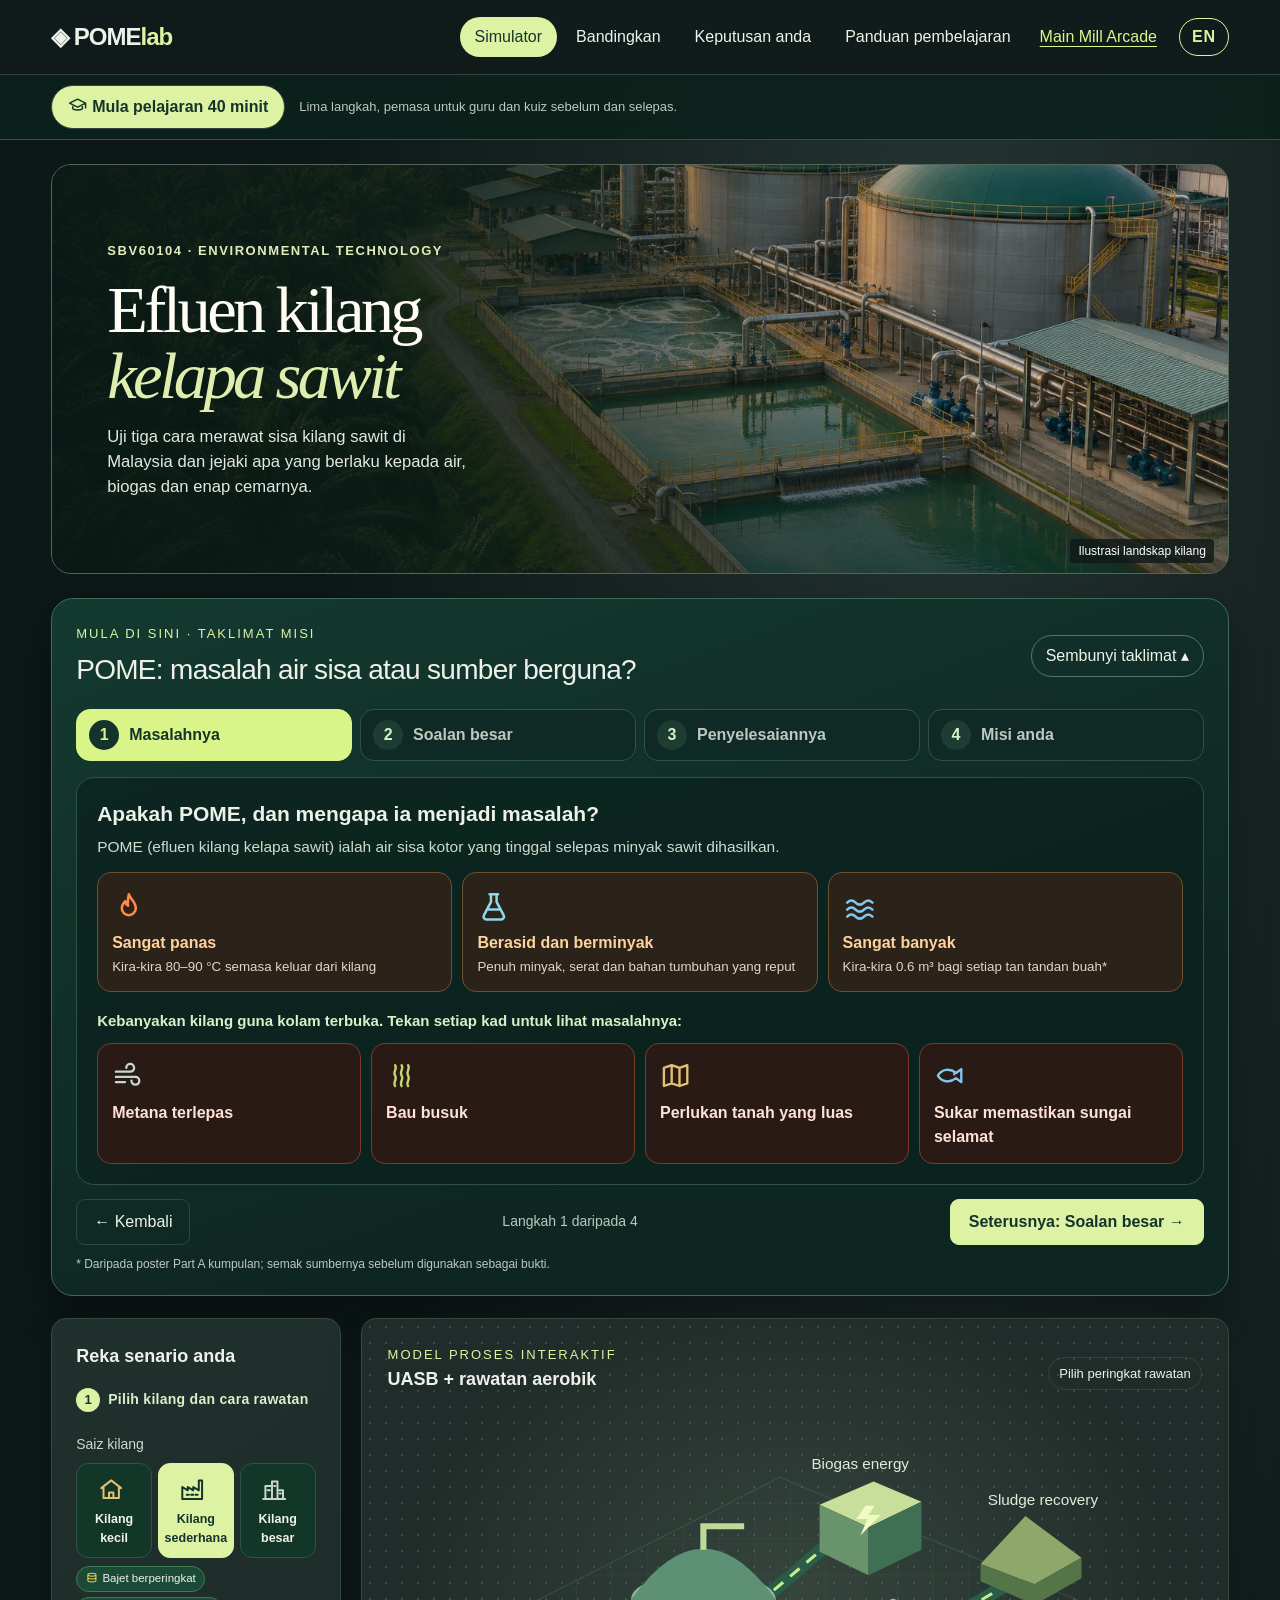
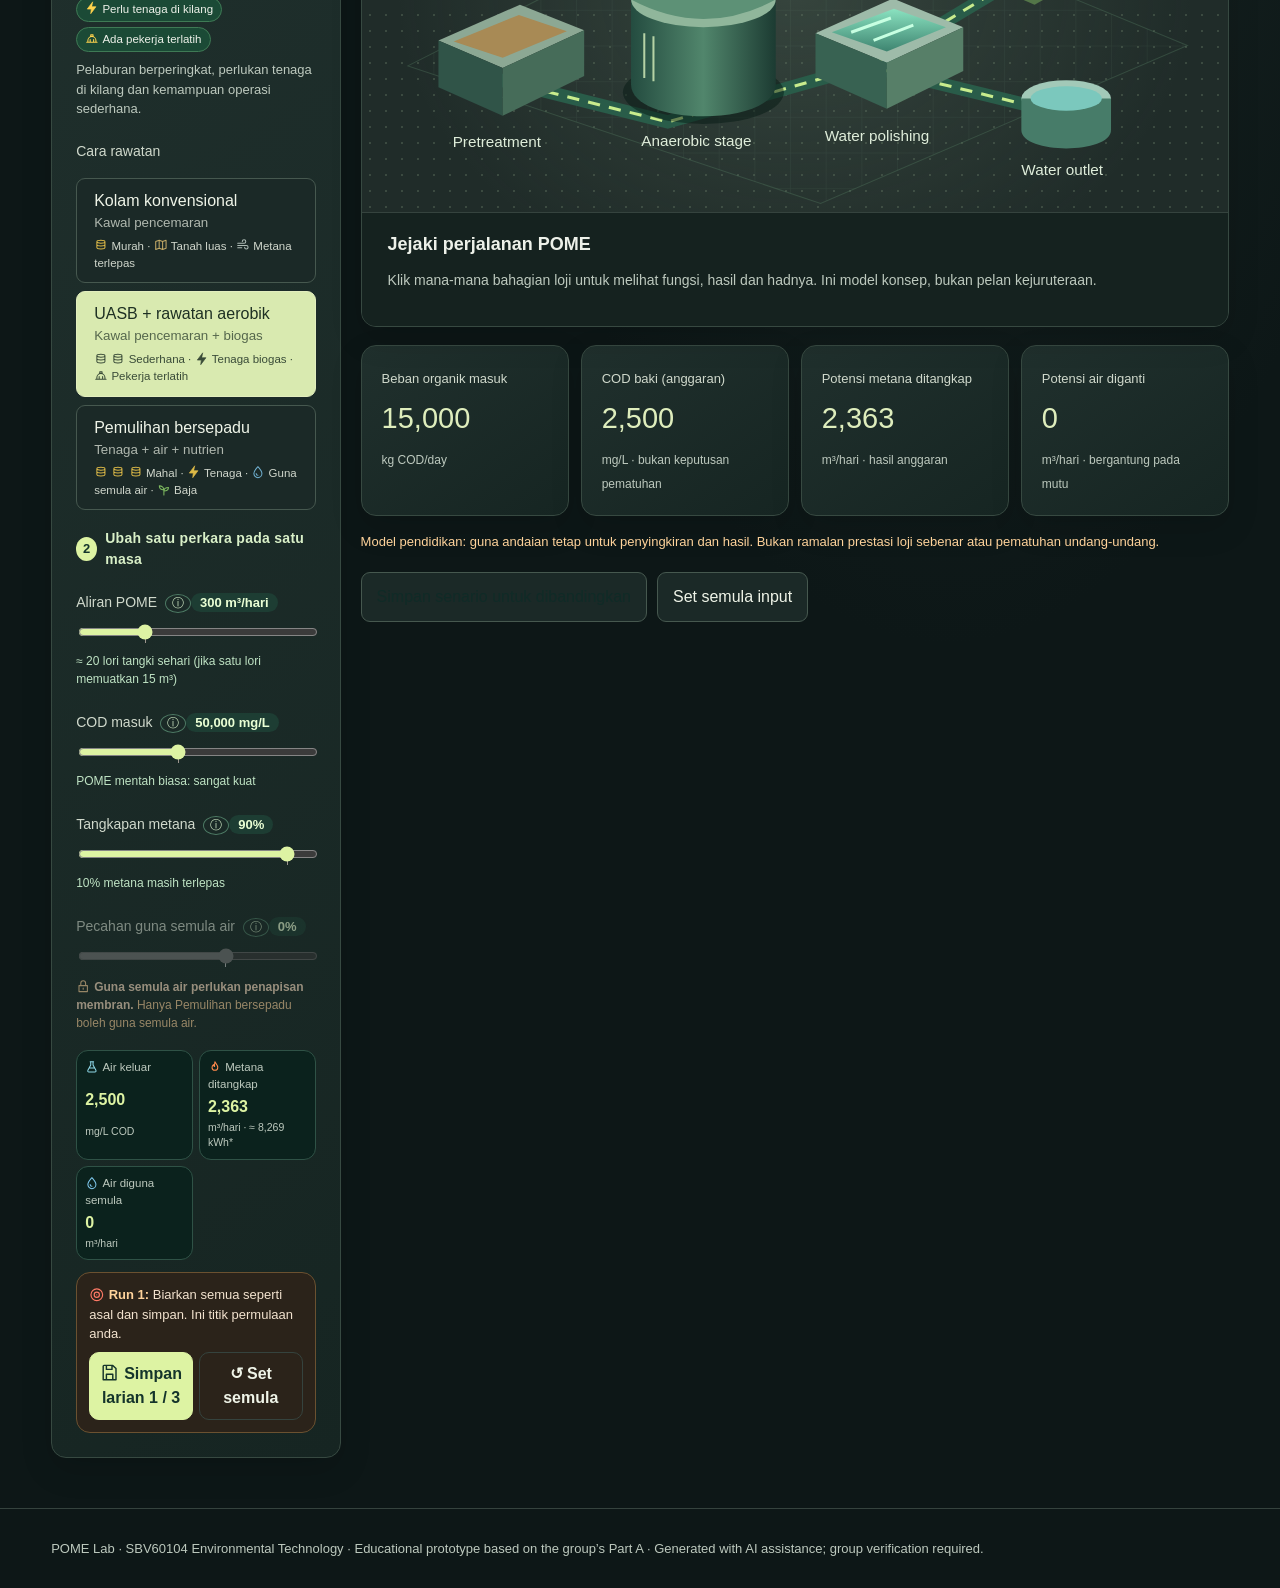
==== commit ff884864: "Replace emoji icons with a consistent hand-drawn SVG icon set - icons.js: about 80 line icons on one" ====
--- a/index.html
+++ b/index.html
@@ -1,6 +1,6 @@
 <!doctype html><html lang="en"><head><meta charset="utf-8"><meta name="viewport" content="width=device-width,initial-scale=1"><link rel="manifest" href="manifest.webmanifest"><meta name="theme-color" content="#102b24"><link rel="icon" href="icons/icon-192.png"><link rel="apple-touch-icon" href="icons/icon-192.png"><title>POME Lab — From effluent to opportunity</title><style>
 :root{--bg:#091d1b;--panel:#102b27;--line:#2b4942;--ink:#eff4e8;--muted:#a5bcb1;--lime:#d9f58a;--mint:#70d9b0;--amber:#ffd39b}*{box-sizing:border-box}body{margin:0;background:var(--bg);color:var(--ink);font:16px/1.5 system-ui,sans-serif}button,input,select,textarea{font:inherit}button,select{cursor:pointer}button{border:1px solid var(--line);background:transparent;color:var(--ink);border-radius:9px;padding:10px 17px}button:hover,button.active{background:var(--lime);color:#14342b;border-color:var(--lime)}button:focus-visible,a:focus-visible,input:focus-visible,select:focus-visible{outline:3px solid var(--amber);outline-offset:3px}header{padding:23px 4%;display:flex;align-items:center;justify-content:space-between;border-bottom:1px solid var(--line)}.brand{font-size:23px;font-weight:750;letter-spacing:-1px}.brand span{color:var(--lime)}.tag{color:var(--muted);font-size:14px}nav{display:flex;gap:7px;flex-wrap:wrap}nav button{border:0}main{max-width:1520px;margin:auto;padding:35px 4%}h1{font-size:clamp(36px,4.6vw,67px);line-height:1.05;letter-spacing:-2.5px;font-weight:500;margin:17px 0}h1 em{color:var(--lime);font-style:normal}h2{font-size:27px;font-weight:500;letter-spacing:-.7px}h3{font-size:18px;margin:0 0 12px}p{color:var(--muted)}.eyebrow{text-transform:uppercase;letter-spacing:2px;color:var(--lime);font-size:13px}.intro{display:flex;justify-content:space-between;gap:30px;align-items:end;margin-bottom:32px}.intro p{max-width:440px}.badge{font-size:13px;padding:6px 10px;border:1px solid var(--line);border-radius:30px;display:inline-block}.grid{display:grid;grid-template-columns:310px 1fr;gap:20px}.panel{background:var(--panel);border:1px solid var(--line);border-radius:18px;padding:24px}.controls label{display:block;margin-top:22px;color:var(--muted);font-size:14px}.controls output{float:right;color:var(--ink);font-weight:650}.controls select{width:100%;padding:12px;background:#193c34;color:white;border:1px solid var(--line);border-radius:8px}.controls input{width:100%;accent-color:var(--lime);margin-top:15px}.options{display:grid;gap:8px;margin-top:16px}.options button{text-align:left}.options small{display:block;color:inherit;opacity:.7}.stage{padding:0;overflow:hidden;position:relative;background:radial-gradient(ellipse at 50% 35%,#245347 0,#102b27 65%)}.stagehead{display:flex;justify-content:space-between;padding:23px 26px}.stage svg{width:100%;height:330px;display:block}.unit{cursor:pointer;transition:filter .2s}.unit:hover,.unit:focus{filter:brightness(1.3);outline:none}.pipe{stroke-dasharray:12 9;animation:flow 2s linear infinite}@keyframes flow{to{stroke-dashoffset:-42}}.detail{background:#0a211c99;border-top:1px solid var(--line);padding:18px 26px;min-height:114px}.detail p{margin:6px 0;font-size:14px}.metrics{display:grid;grid-template-columns:repeat(4,1fr);gap:12px;margin-top:18px}.metric{padding:20px;background:#132e27;border-radius:13px;border:1px solid var(--line)}.metric span{color:var(--muted);font-size:13px}.metric strong{display:block;font-size:29px;font-weight:500;color:var(--lime);margin:7px 0}.metric small{color:var(--muted);font-size:12px}.notice{color:var(--amber);font-size:13px;margin:16px 0}.actions{display:flex;gap:10px;flex-wrap:wrap;margin-top:20px}.primary{background:var(--lime);color:#102b27}.cards{display:grid;grid-template-columns:repeat(3,1fr);gap:18px}.hidden{display:none!important}.section{margin-top:24px}table{width:100%;border-collapse:collapse}td,th{padding:14px;text-align:left;border-bottom:1px solid var(--line)}th{color:var(--lime)}.scroll{overflow:auto}textarea{width:100%;min-height:130px;padding:15px;background:#0c211d;border:1px solid var(--line);border-radius:10px;color:white}.feedback{padding:16px;border-left:3px solid var(--lime);background:#183c30;margin-top:15px}.quiz button{display:block;margin:8px 0;width:100%;text-align:left}.quiz fieldset{border:0;padding:0;margin:26px 0}.quiz legend{margin-bottom:12px;font-weight:600}.quiz label{display:block;padding:9px}.quiz input{accent-color:var(--lime)}a{color:var(--lime)}details{border-bottom:1px solid var(--line);padding:16px 0}summary{cursor:pointer;font-weight:600}footer{padding:30px 4%;border-top:1px solid var(--line);color:var(--muted);font-size:13px}.timeline{display:grid;grid-template-columns:repeat(5,1fr);gap:12px}.timeline div{padding:20px;border-left:2px solid var(--mint);background:var(--panel)}.timeline b{color:var(--lime)}@media(max-width:1050px){.metrics{grid-template-columns:repeat(2,1fr)}.cards{grid-template-columns:1fr}.intro{display:block}.timeline{grid-template-columns:1fr}}@media(max-width:720px){header{display:block}nav{margin-top:18px}.grid{grid-template-columns:1fr}main{padding:25px 5%}h1{letter-spacing:-1px}.stage svg{height:270px}.stagehead{gap:15px}.tag{display:none}}@media(prefers-reduced-motion:reduce){.pipe{animation:none}}
-</style><link rel="stylesheet" href="field.css"><style>.reactor-view[hidden]{display:none}.reactor-frame{position:relative;background:#203535}.reactor-frame canvas{width:100%;height:clamp(320px,47vh,510px);display:block;touch-action:none;cursor:grab}.reactor-frame canvas:active{cursor:grabbing}.reactor-caption{position:absolute;left:16px;bottom:12px;color:#e2eeee;background:#152b29db;padding:5px 10px;border-radius:4px;font:12px system-ui;pointer-events:none}.reactor-controls{display:flex;align-items:center;flex-wrap:wrap;gap:6px;padding:12px 16px}.reactor-controls label{display:flex;align-items:center;gap:6px}.reactor-controls button,.reactor-controls select{width:auto;margin:0;padding:7px 9px;font-size:13px}.reactor-controls button[aria-pressed=true]{background:#d3ec9d;color:#172d24}.reactor-fallback svg{display:block!important}</style><link rel="stylesheet" href="process/explore.css?v=shift21"><link rel="stylesheet" href="process/play.css?v=shift21"><link rel="stylesheet" href="process/poster.css?v=shift21"></head><body><header><div class="brand">◈ POME<span>lab</span> <span class="tag"> / Environmental decision studio</span></div><nav aria-label="Main"><button class="active" data-tab="studio">Simulator</button><button data-tab="compare">Compare</button><button data-tab="challenge">Your decision</button><button data-tab="learn">Learning guide</button><a href="./arcade.html" style="color:#d9f58a;padding:10px">Play Mill Arcade</a></nav></header><main>
+</style><link rel="stylesheet" href="field.css"><style>.reactor-view[hidden]{display:none}.reactor-frame{position:relative;background:#203535}.reactor-frame canvas{width:100%;height:clamp(320px,47vh,510px);display:block;touch-action:none;cursor:grab}.reactor-frame canvas:active{cursor:grabbing}.reactor-caption{position:absolute;left:16px;bottom:12px;color:#e2eeee;background:#152b29db;padding:5px 10px;border-radius:4px;font:12px system-ui;pointer-events:none}.reactor-controls{display:flex;align-items:center;flex-wrap:wrap;gap:6px;padding:12px 16px}.reactor-controls label{display:flex;align-items:center;gap:6px}.reactor-controls button,.reactor-controls select{width:auto;margin:0;padding:7px 9px;font-size:13px}.reactor-controls button[aria-pressed=true]{background:#d3ec9d;color:#172d24}.reactor-fallback svg{display:block!important}</style><link rel="stylesheet" href="process/explore.css?v=shift22"><link rel="stylesheet" href="process/play.css?v=shift22"><link rel="stylesheet" href="process/poster.css?v=shift22"></head><body><header><div class="brand">◈ POME<span>lab</span> <span class="tag"> / Environmental decision studio</span></div><nav aria-label="Main"><button class="active" data-tab="studio">Simulator</button><button data-tab="compare">Compare</button><button data-tab="challenge">Your decision</button><button data-tab="learn">Learning guide</button><a href="./arcade.html" style="color:#d9f58a;padding:10px">Play Mill Arcade</a></nav></header><main>
 <section id="studio" class="view"><figure class="field-cover"><div><span class="eyebrow">SBV60104 · Environmental Technology</span><h1>Palm oil effluent<br><em>treatment lab</em></h1><p>Test three treatment pathways for a Malaysian mill and trace what happens to its water, biogas and sludge.</p></div><figcaption>Illustrated mill landscape</figcaption></figure><div class="grid"><aside class="panel controls"><h3>Design your scenario</h3><label for="scenario">Mill context</label><select id="scenario"><option value="small">Small mill · constrained investment</option><option value="medium" selected>Medium mill · gradual upgrade</option><option value="large">Large mill · recovery investment</option></select><p id="context" style="font-size:14px"></p><label>Treatment pathway</label><div class="options"><button data-option="0">Conventional ponds<small>Pollution control</small></button><button data-option="1" class="active">UASB + aerobic treatment<small>Pollution control + biogas</small></button><button data-option="2">Integrated recovery<small>Energy + water + nutrients</small></button></div><label for="flow">POME flow <output id="flowO"></output></label><input id="flow" type="range" min="50" max="1000" step="10" value="300"><label for="cod">Influent COD <output id="codO"></output></label><input id="cod" type="range" min="15000" max="100000" step="1000" value="50000"><label for="capture">Methane capture <output id="captureO"></output></label><input id="capture" type="range" min="0" max="100" value="90"><label for="reuse">Water reuse fraction <output id="reuseO"></output></label><input id="reuse" type="range" min="0" max="80" value="50"></aside><div><div class="panel stage"><div class="stagehead"><div><span class="eyebrow">Interactive process model</span><h3 id="planttitle">UASB + aerobic treatment</h3></div><span class="badge">Select a treatment stage</span></div><svg viewBox="0 0 850 370" role="img" aria-label="Isometric treatment plant with selectable pretreatment, digester, polishing, energy and sludge stages"><defs><linearGradient id="tank" x2="1"><stop stop-color="#244c40"/><stop offset=".5" stop-color="#51866c"/><stop offset="1" stop-color="#1c3b32"/></linearGradient><linearGradient id="water" x2="0" y2="1"><stop stop-color="#8ae2c0"/><stop offset="1" stop-color="#3e8470"/></linearGradient><pattern id="grid" width="35" height="35" patternUnits="userSpaceOnUse"><path d="M35 0H0V35" fill="none" stroke="#7cab8b" stroke-opacity=".12"/></pattern></defs><path d="M45 230 410 45 810 210 450 365Z" fill="url(#grid)" stroke="#50765c" stroke-opacity=".4"/><path d="M120 240 300 285 495 230 680 275M340 210 470 100M500 230 650 140" fill="none" stroke="#295c49" stroke-width="13"/><path class="pipe" d="M120 240 300 285 495 230 680 275M340 210 470 100M500 230 650 140" fill="none" stroke="#c8ec8d" stroke-width="3"/>
 <g class="unit" tabindex="0" role="button" aria-label="Pretreatment" data-stage="0"><path d="M75 205 155 170 218 195 138 232Z" fill="#8ca894"/><path d="M75 205v46l63 28v-47Z" fill="#305448"/><path d="M138 232 218 195v45l-80 39Z" fill="#466c59"/><path d="M90 206 154 180 201 196 138 222Z" fill="#a88a55"/><text x="89" y="310" fill="#dfedda" font-size="15">Pretreatment</text></g>
 <g class="unit" tabindex="0" role="button" aria-label="Anaerobic treatment" data-stage="1"><ellipse cx="335" cy="256" rx="79" ry="31" fill="#071a14" opacity=".5"/><path d="M264 165v83c0 42 142 42 142 0v-83Z" fill="url(#tank)"/><ellipse cx="335" cy="165" rx="71" ry="27" fill="#90b69b"/><path d="M264 165Q335 65 406 165Q335 203 264 165" fill="#5d9176"/><path d="M335 116v-23h40" fill="none" stroke="#bcdb9b" stroke-width="6"/><path d="M277 198v44M286 201v44" stroke="#b5d2a5" stroke-width="2"/><text x="274" y="309" fill="#dfedda" font-size="15">Anaerobic stage</text></g>
@@ -37,4 +37,4 @@
 const fmt=n=>Math.round(n).toLocaleString('en');function update(){let v=values();$('flowO').textContent=fmt(v.flow)+' m³/day';$('codO').textContent=fmt(v.cod)+' mg/L';$('captureO').textContent=v.capture+'%';$('reuseO').textContent=v.reuse+'%';$('capture').disabled=!option;$('reuse').disabled=option!==2;$('load').textContent=fmt(v.load);$('residual').textContent=fmt(v.residual);$('gas').textContent=fmt(v.gas);$('waterout').textContent=fmt(v.water);$('context').textContent=contexts[v.scenario];$('planttitle').textContent=names[option];document.querySelectorAll('[data-option]').forEach(b=>b.classList.toggle('active',+b.dataset.option===option))}
 document.querySelectorAll('[data-option]').forEach(b=>b.onclick=()=>{option=+b.dataset.option;update()});['flow','cod','capture','reuse'].forEach(id=>$(id).oninput=update);$('scenario').onchange=()=>{$('flow').value={small:100,medium:300,large:800}[$('scenario').value];update()};function stage(i){$('detailtitle').textContent=stages[i][0];$('detailtext').textContent=stages[i][1]}document.querySelectorAll('[data-stage]').forEach(b=>{b.onclick=()=>stage(+b.dataset.stage);b.onkeydown=e=>{if(e.key==='Enter'||e.key===' '){e.preventDefault();stage(+b.dataset.stage)}}});function renderRuns(){$('runs').innerHTML=runs.map(v=>`<tr><td>${v.scenario} / ${v.pathway}</td><td>${fmt(v.flow)} m³/d</td><td>${fmt(v.residual)} mg/L</td><td>${fmt(v.gas)} m³/d</td><td>${fmt(v.water)} m³/d</td></tr>`).join('');$('empty').hidden=runs.length>0} $('save').onclick=()=>{runs.push(values());renderRuns();$('saved').textContent='Scenario '+runs.length+' saved. Open Compare to review your experiments.'};$('clear').onclick=()=>{runs=[];renderRuns()};$('reset').onclick=()=>{option=1;$('scenario').value='medium';$('flow').value=300;$('cod').value=50000;$('capture').value=90;$('reuse').value=50;update()};
 const choiceText=['A defensible interim choice only if treatment adequacy and remaining risks are addressed. Explain why an upgrade is deferred and specify a realistic review or upgrade plan.','A plausible staged choice given energy demand and limited recovery markets. It still requires trained operators, suitable pretreatment, safe gas handling and effluent verification.','Potentially beneficial, but explain the investment and skills gap. Confirm water and sludge users and quality requirements before assuming recovery benefits.'];document.querySelectorAll('[data-choice]').forEach(b=>b.onclick=()=>{document.querySelectorAll('[data-choice]').forEach(x=>x.classList.toggle('active',x===b));$('choicefeedback').className='feedback';$('choicefeedback').textContent=choiceText[+b.dataset.choice]});$('review').onclick=()=>{let t=$('reason').value.trim(),n=t.split(/\s+/).filter(Boolean).length;$('reasonfeedback').className='feedback';$('reasonfeedback').textContent=n<35?'Develop your reasoning further: name your choice, compare two criteria, identify a limitation and state a condition for implementation.':'Your response is ready for peer review. Check: two evidence-based criteria, one residual risk and one feasible implementation condition. Length alone does not establish accuracy.'};$('quiz').onsubmit=e=>{e.preventDefault();let f=new FormData(e.target);if(['q1','q2','q3'].some(k=>!f.has(k))){$('quizfeedback').textContent='Please answer all three questions first.';return}lastScore=+(f.get('q1')==='0')+ +(f.get('q2')==='1')+ +(f.get('q3')==='1');$('quizfeedback').className='feedback';$('quizfeedback').textContent=`${lastScore}/3 correct. High BOD can increase oxygen demand. Gas recovery does not prove effluent compliance. Sludge recovery requires treatment, quality checks and suitability for use. Revisit your answers and try again.`};$('export').onclick=()=>{let blob=new Blob([JSON.stringify({title:'POME Lab learning record',assumptions:'Illustrative educational model; not plant predictions or compliance evidence.',runs,recommendation:$('reason').value,quizScore:lastScore},null,2)],{type:'application/json'}),u=URL.createObjectURL(blob),a=document.createElement('a');a.href=u;a.download='pome-learning-record.json';a.click();setTimeout(()=>URL.revokeObjectURL(u),1000)};update();
-</script><script type="module" src="process/i18n.mjs?v=shift21"></script><script type="module" src="process/poster.mjs?v=shift21"></script><script type="module" src="process/scenario.mjs?v=shift21"></script><script type="module" src="process/lesson.mjs?v=shift21"></script><script type="module" src="process/loader3d.mjs?v=shift21"></script><script type="module" src="process/decision.mjs?v=shift21"></script><script type="module" src="process/pwa.mjs?v=shift21"></script></body></html>+</script><script src="icons.js?v=shift22b"></script><script type="module" src="process/i18n.mjs?v=shift22"></script><script type="module" src="process/poster.mjs?v=shift22"></script><script type="module" src="process/scenario.mjs?v=shift22"></script><script type="module" src="process/lesson.mjs?v=shift22"></script><script type="module" src="process/loader3d.mjs?v=shift22"></script><script type="module" src="process/decision.mjs?v=shift22"></script><script type="module" src="process/pwa.mjs?v=shift22"></script></body></html>
--- a/process/poster.css
+++ b/process/poster.css
@@ -163,3 +163,5 @@
 .dec-starters{display:flex;flex-wrap:wrap;gap:6px;margin-bottom:8px}.dec-starters button{padding:6px 10px;border-radius:999px;font-size:13px;background:#123627;border:1px solid #3f7a55}
 .dec-check{list-style:none;margin:8px 0;padding:0;display:flex;flex-wrap:wrap;gap:6px}.dec-check li{padding:5px 10px;border-radius:999px;background:#1d2b2a;border:1px solid #4a5a57;font-size:13px;color:var(--muted)}
 .dec-check li.ok{background:#1f4a32;border-color:#b6f08a;color:#eaffd5}.dec-check .dec-score{margin-left:auto;font-weight:800;color:var(--lime)}
+/* Compact lesson bar on narrow screens */
+@media(max-width:760px){.lesson-bar{padding:6px 10px;gap:6px}.lesson-steps{flex-wrap:nowrap;overflow-x:auto}.lesson-steps button{font-size:12px;padding:4px 8px;white-space:nowrap}.lesson-steps small{display:none}.lesson-now p{display:none}.lesson-ctl button{padding:4px 8px;font-size:12px}}
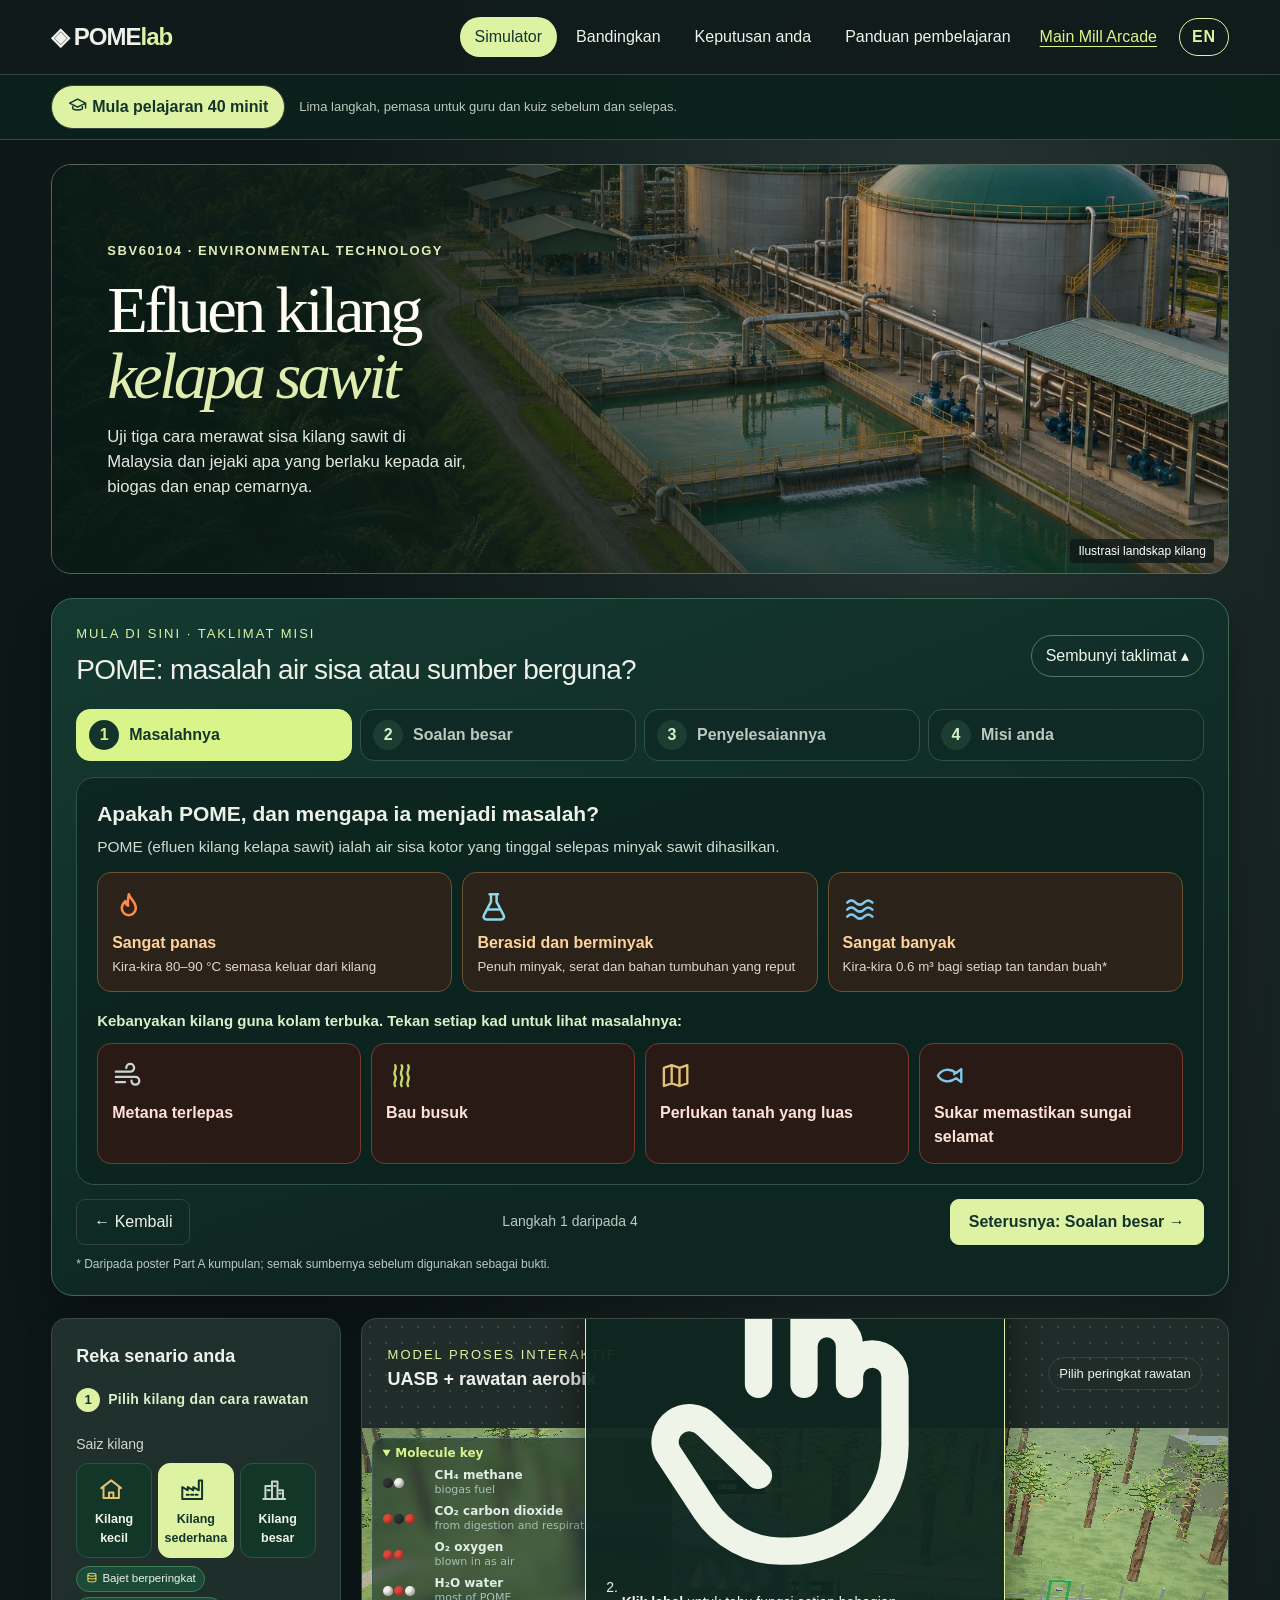
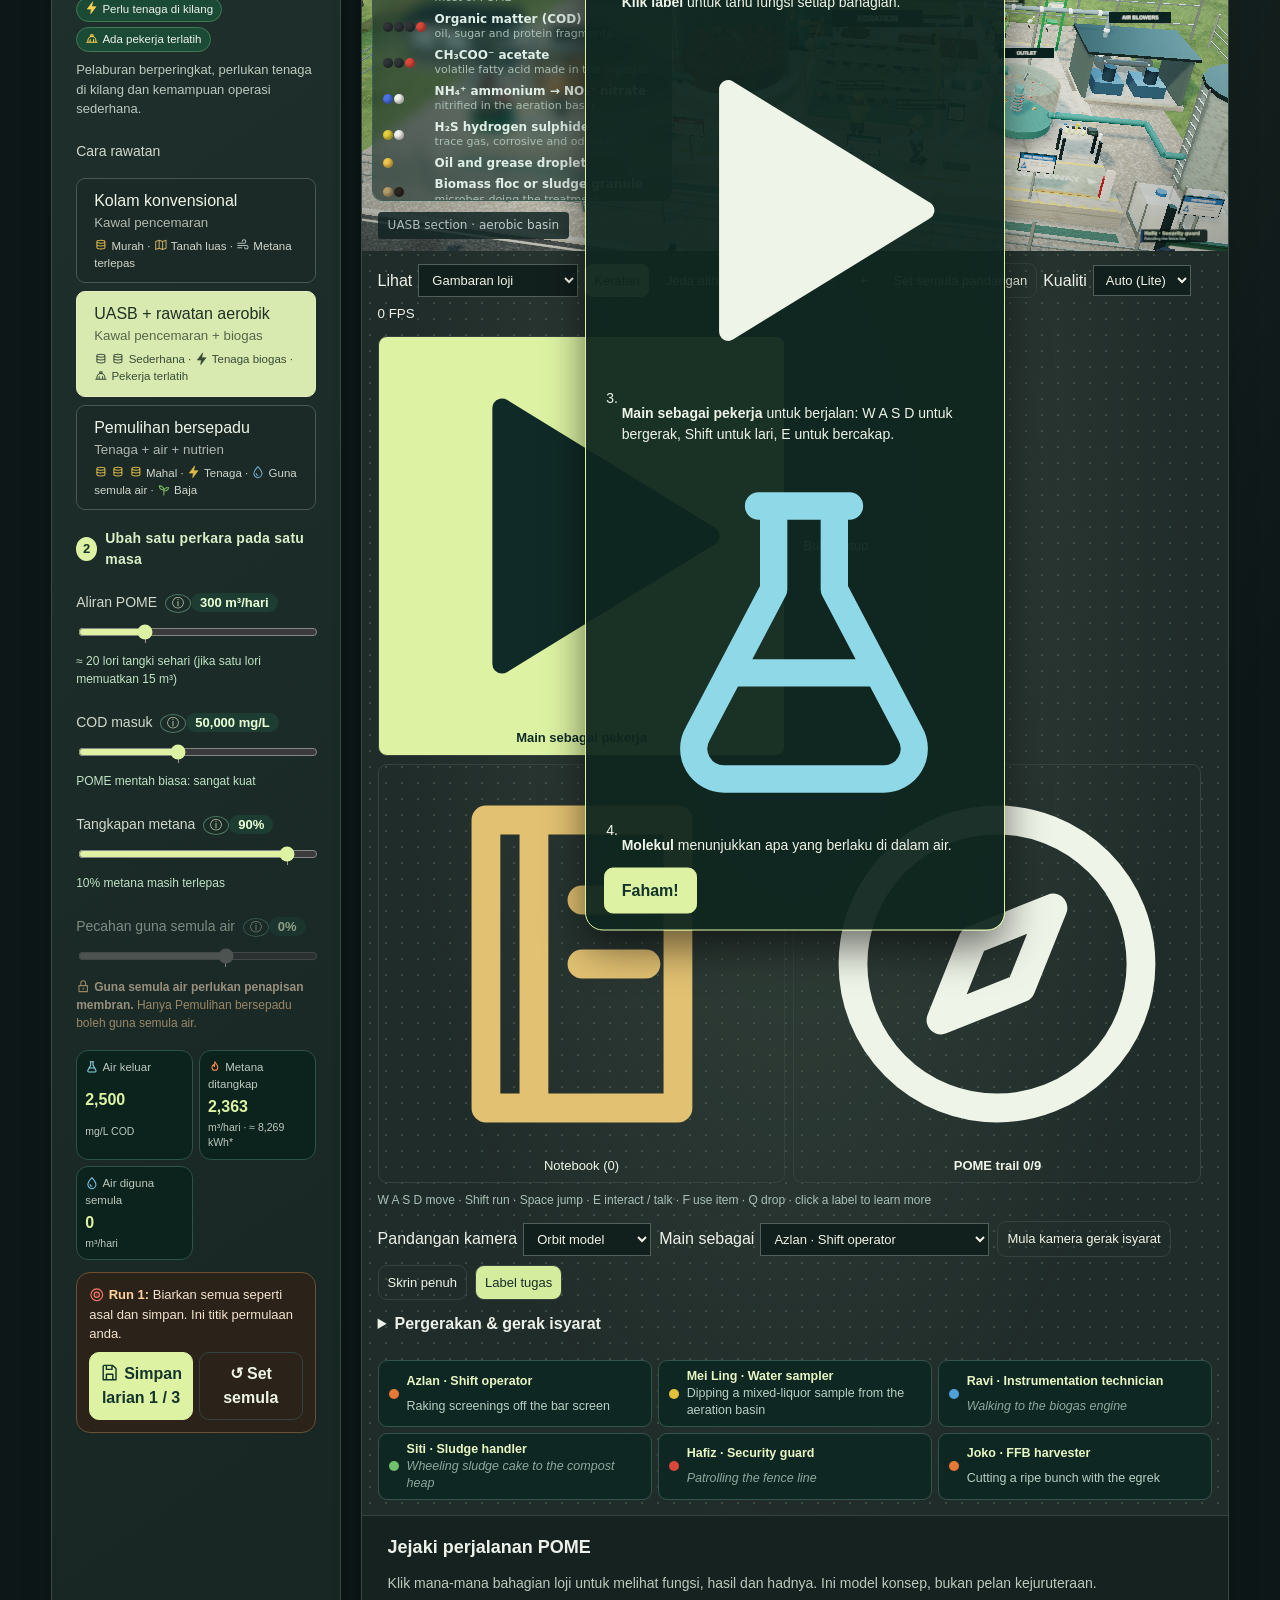
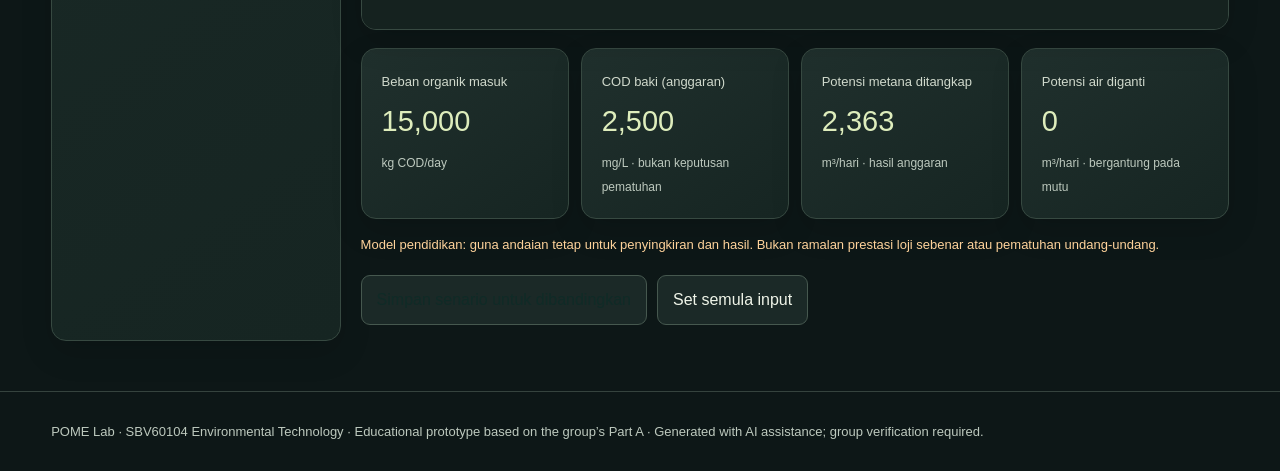
==== commit b90531e8: "Fix the 3D plants not loading after the icon change The UASB and ponds modules picked the first <svg" ====
--- a/index.html
+++ b/index.html
@@ -1,6 +1,6 @@
 <!doctype html><html lang="en"><head><meta charset="utf-8"><meta name="viewport" content="width=device-width,initial-scale=1"><link rel="manifest" href="manifest.webmanifest"><meta name="theme-color" content="#102b24"><link rel="icon" href="icons/icon-192.png"><link rel="apple-touch-icon" href="icons/icon-192.png"><title>POME Lab — From effluent to opportunity</title><style>
 :root{--bg:#091d1b;--panel:#102b27;--line:#2b4942;--ink:#eff4e8;--muted:#a5bcb1;--lime:#d9f58a;--mint:#70d9b0;--amber:#ffd39b}*{box-sizing:border-box}body{margin:0;background:var(--bg);color:var(--ink);font:16px/1.5 system-ui,sans-serif}button,input,select,textarea{font:inherit}button,select{cursor:pointer}button{border:1px solid var(--line);background:transparent;color:var(--ink);border-radius:9px;padding:10px 17px}button:hover,button.active{background:var(--lime);color:#14342b;border-color:var(--lime)}button:focus-visible,a:focus-visible,input:focus-visible,select:focus-visible{outline:3px solid var(--amber);outline-offset:3px}header{padding:23px 4%;display:flex;align-items:center;justify-content:space-between;border-bottom:1px solid var(--line)}.brand{font-size:23px;font-weight:750;letter-spacing:-1px}.brand span{color:var(--lime)}.tag{color:var(--muted);font-size:14px}nav{display:flex;gap:7px;flex-wrap:wrap}nav button{border:0}main{max-width:1520px;margin:auto;padding:35px 4%}h1{font-size:clamp(36px,4.6vw,67px);line-height:1.05;letter-spacing:-2.5px;font-weight:500;margin:17px 0}h1 em{color:var(--lime);font-style:normal}h2{font-size:27px;font-weight:500;letter-spacing:-.7px}h3{font-size:18px;margin:0 0 12px}p{color:var(--muted)}.eyebrow{text-transform:uppercase;letter-spacing:2px;color:var(--lime);font-size:13px}.intro{display:flex;justify-content:space-between;gap:30px;align-items:end;margin-bottom:32px}.intro p{max-width:440px}.badge{font-size:13px;padding:6px 10px;border:1px solid var(--line);border-radius:30px;display:inline-block}.grid{display:grid;grid-template-columns:310px 1fr;gap:20px}.panel{background:var(--panel);border:1px solid var(--line);border-radius:18px;padding:24px}.controls label{display:block;margin-top:22px;color:var(--muted);font-size:14px}.controls output{float:right;color:var(--ink);font-weight:650}.controls select{width:100%;padding:12px;background:#193c34;color:white;border:1px solid var(--line);border-radius:8px}.controls input{width:100%;accent-color:var(--lime);margin-top:15px}.options{display:grid;gap:8px;margin-top:16px}.options button{text-align:left}.options small{display:block;color:inherit;opacity:.7}.stage{padding:0;overflow:hidden;position:relative;background:radial-gradient(ellipse at 50% 35%,#245347 0,#102b27 65%)}.stagehead{display:flex;justify-content:space-between;padding:23px 26px}.stage svg{width:100%;height:330px;display:block}.unit{cursor:pointer;transition:filter .2s}.unit:hover,.unit:focus{filter:brightness(1.3);outline:none}.pipe{stroke-dasharray:12 9;animation:flow 2s linear infinite}@keyframes flow{to{stroke-dashoffset:-42}}.detail{background:#0a211c99;border-top:1px solid var(--line);padding:18px 26px;min-height:114px}.detail p{margin:6px 0;font-size:14px}.metrics{display:grid;grid-template-columns:repeat(4,1fr);gap:12px;margin-top:18px}.metric{padding:20px;background:#132e27;border-radius:13px;border:1px solid var(--line)}.metric span{color:var(--muted);font-size:13px}.metric strong{display:block;font-size:29px;font-weight:500;color:var(--lime);margin:7px 0}.metric small{color:var(--muted);font-size:12px}.notice{color:var(--amber);font-size:13px;margin:16px 0}.actions{display:flex;gap:10px;flex-wrap:wrap;margin-top:20px}.primary{background:var(--lime);color:#102b27}.cards{display:grid;grid-template-columns:repeat(3,1fr);gap:18px}.hidden{display:none!important}.section{margin-top:24px}table{width:100%;border-collapse:collapse}td,th{padding:14px;text-align:left;border-bottom:1px solid var(--line)}th{color:var(--lime)}.scroll{overflow:auto}textarea{width:100%;min-height:130px;padding:15px;background:#0c211d;border:1px solid var(--line);border-radius:10px;color:white}.feedback{padding:16px;border-left:3px solid var(--lime);background:#183c30;margin-top:15px}.quiz button{display:block;margin:8px 0;width:100%;text-align:left}.quiz fieldset{border:0;padding:0;margin:26px 0}.quiz legend{margin-bottom:12px;font-weight:600}.quiz label{display:block;padding:9px}.quiz input{accent-color:var(--lime)}a{color:var(--lime)}details{border-bottom:1px solid var(--line);padding:16px 0}summary{cursor:pointer;font-weight:600}footer{padding:30px 4%;border-top:1px solid var(--line);color:var(--muted);font-size:13px}.timeline{display:grid;grid-template-columns:repeat(5,1fr);gap:12px}.timeline div{padding:20px;border-left:2px solid var(--mint);background:var(--panel)}.timeline b{color:var(--lime)}@media(max-width:1050px){.metrics{grid-template-columns:repeat(2,1fr)}.cards{grid-template-columns:1fr}.intro{display:block}.timeline{grid-template-columns:1fr}}@media(max-width:720px){header{display:block}nav{margin-top:18px}.grid{grid-template-columns:1fr}main{padding:25px 5%}h1{letter-spacing:-1px}.stage svg{height:270px}.stagehead{gap:15px}.tag{display:none}}@media(prefers-reduced-motion:reduce){.pipe{animation:none}}
-</style><link rel="stylesheet" href="field.css"><style>.reactor-view[hidden]{display:none}.reactor-frame{position:relative;background:#203535}.reactor-frame canvas{width:100%;height:clamp(320px,47vh,510px);display:block;touch-action:none;cursor:grab}.reactor-frame canvas:active{cursor:grabbing}.reactor-caption{position:absolute;left:16px;bottom:12px;color:#e2eeee;background:#152b29db;padding:5px 10px;border-radius:4px;font:12px system-ui;pointer-events:none}.reactor-controls{display:flex;align-items:center;flex-wrap:wrap;gap:6px;padding:12px 16px}.reactor-controls label{display:flex;align-items:center;gap:6px}.reactor-controls button,.reactor-controls select{width:auto;margin:0;padding:7px 9px;font-size:13px}.reactor-controls button[aria-pressed=true]{background:#d3ec9d;color:#172d24}.reactor-fallback svg{display:block!important}</style><link rel="stylesheet" href="process/explore.css?v=shift22"><link rel="stylesheet" href="process/play.css?v=shift22"><link rel="stylesheet" href="process/poster.css?v=shift22"></head><body><header><div class="brand">◈ POME<span>lab</span> <span class="tag"> / Environmental decision studio</span></div><nav aria-label="Main"><button class="active" data-tab="studio">Simulator</button><button data-tab="compare">Compare</button><button data-tab="challenge">Your decision</button><button data-tab="learn">Learning guide</button><a href="./arcade.html" style="color:#d9f58a;padding:10px">Play Mill Arcade</a></nav></header><main>
+</style><link rel="stylesheet" href="field.css"><style>.reactor-view[hidden]{display:none}.reactor-frame{position:relative;background:#203535}.reactor-frame canvas{width:100%;height:clamp(320px,47vh,510px);display:block;touch-action:none;cursor:grab}.reactor-frame canvas:active{cursor:grabbing}.reactor-caption{position:absolute;left:16px;bottom:12px;color:#e2eeee;background:#152b29db;padding:5px 10px;border-radius:4px;font:12px system-ui;pointer-events:none}.reactor-controls{display:flex;align-items:center;flex-wrap:wrap;gap:6px;padding:12px 16px}.reactor-controls label{display:flex;align-items:center;gap:6px}.reactor-controls button,.reactor-controls select{width:auto;margin:0;padding:7px 9px;font-size:13px}.reactor-controls button[aria-pressed=true]{background:#d3ec9d;color:#172d24}.reactor-fallback svg{display:block!important}</style><link rel="stylesheet" href="process/explore.css?v=shift23"><link rel="stylesheet" href="process/play.css?v=shift23"><link rel="stylesheet" href="process/poster.css?v=shift23"></head><body><header><div class="brand">◈ POME<span>lab</span> <span class="tag"> / Environmental decision studio</span></div><nav aria-label="Main"><button class="active" data-tab="studio">Simulator</button><button data-tab="compare">Compare</button><button data-tab="challenge">Your decision</button><button data-tab="learn">Learning guide</button><a href="./arcade.html" style="color:#d9f58a;padding:10px">Play Mill Arcade</a></nav></header><main>
 <section id="studio" class="view"><figure class="field-cover"><div><span class="eyebrow">SBV60104 · Environmental Technology</span><h1>Palm oil effluent<br><em>treatment lab</em></h1><p>Test three treatment pathways for a Malaysian mill and trace what happens to its water, biogas and sludge.</p></div><figcaption>Illustrated mill landscape</figcaption></figure><div class="grid"><aside class="panel controls"><h3>Design your scenario</h3><label for="scenario">Mill context</label><select id="scenario"><option value="small">Small mill · constrained investment</option><option value="medium" selected>Medium mill · gradual upgrade</option><option value="large">Large mill · recovery investment</option></select><p id="context" style="font-size:14px"></p><label>Treatment pathway</label><div class="options"><button data-option="0">Conventional ponds<small>Pollution control</small></button><button data-option="1" class="active">UASB + aerobic treatment<small>Pollution control + biogas</small></button><button data-option="2">Integrated recovery<small>Energy + water + nutrients</small></button></div><label for="flow">POME flow <output id="flowO"></output></label><input id="flow" type="range" min="50" max="1000" step="10" value="300"><label for="cod">Influent COD <output id="codO"></output></label><input id="cod" type="range" min="15000" max="100000" step="1000" value="50000"><label for="capture">Methane capture <output id="captureO"></output></label><input id="capture" type="range" min="0" max="100" value="90"><label for="reuse">Water reuse fraction <output id="reuseO"></output></label><input id="reuse" type="range" min="0" max="80" value="50"></aside><div><div class="panel stage"><div class="stagehead"><div><span class="eyebrow">Interactive process model</span><h3 id="planttitle">UASB + aerobic treatment</h3></div><span class="badge">Select a treatment stage</span></div><svg viewBox="0 0 850 370" role="img" aria-label="Isometric treatment plant with selectable pretreatment, digester, polishing, energy and sludge stages"><defs><linearGradient id="tank" x2="1"><stop stop-color="#244c40"/><stop offset=".5" stop-color="#51866c"/><stop offset="1" stop-color="#1c3b32"/></linearGradient><linearGradient id="water" x2="0" y2="1"><stop stop-color="#8ae2c0"/><stop offset="1" stop-color="#3e8470"/></linearGradient><pattern id="grid" width="35" height="35" patternUnits="userSpaceOnUse"><path d="M35 0H0V35" fill="none" stroke="#7cab8b" stroke-opacity=".12"/></pattern></defs><path d="M45 230 410 45 810 210 450 365Z" fill="url(#grid)" stroke="#50765c" stroke-opacity=".4"/><path d="M120 240 300 285 495 230 680 275M340 210 470 100M500 230 650 140" fill="none" stroke="#295c49" stroke-width="13"/><path class="pipe" d="M120 240 300 285 495 230 680 275M340 210 470 100M500 230 650 140" fill="none" stroke="#c8ec8d" stroke-width="3"/>
 <g class="unit" tabindex="0" role="button" aria-label="Pretreatment" data-stage="0"><path d="M75 205 155 170 218 195 138 232Z" fill="#8ca894"/><path d="M75 205v46l63 28v-47Z" fill="#305448"/><path d="M138 232 218 195v45l-80 39Z" fill="#466c59"/><path d="M90 206 154 180 201 196 138 222Z" fill="#a88a55"/><text x="89" y="310" fill="#dfedda" font-size="15">Pretreatment</text></g>
 <g class="unit" tabindex="0" role="button" aria-label="Anaerobic treatment" data-stage="1"><ellipse cx="335" cy="256" rx="79" ry="31" fill="#071a14" opacity=".5"/><path d="M264 165v83c0 42 142 42 142 0v-83Z" fill="url(#tank)"/><ellipse cx="335" cy="165" rx="71" ry="27" fill="#90b69b"/><path d="M264 165Q335 65 406 165Q335 203 264 165" fill="#5d9176"/><path d="M335 116v-23h40" fill="none" stroke="#bcdb9b" stroke-width="6"/><path d="M277 198v44M286 201v44" stroke="#b5d2a5" stroke-width="2"/><text x="274" y="309" fill="#dfedda" font-size="15">Anaerobic stage</text></g>
@@ -37,4 +37,4 @@
 const fmt=n=>Math.round(n).toLocaleString('en');function update(){let v=values();$('flowO').textContent=fmt(v.flow)+' m³/day';$('codO').textContent=fmt(v.cod)+' mg/L';$('captureO').textContent=v.capture+'%';$('reuseO').textContent=v.reuse+'%';$('capture').disabled=!option;$('reuse').disabled=option!==2;$('load').textContent=fmt(v.load);$('residual').textContent=fmt(v.residual);$('gas').textContent=fmt(v.gas);$('waterout').textContent=fmt(v.water);$('context').textContent=contexts[v.scenario];$('planttitle').textContent=names[option];document.querySelectorAll('[data-option]').forEach(b=>b.classList.toggle('active',+b.dataset.option===option))}
 document.querySelectorAll('[data-option]').forEach(b=>b.onclick=()=>{option=+b.dataset.option;update()});['flow','cod','capture','reuse'].forEach(id=>$(id).oninput=update);$('scenario').onchange=()=>{$('flow').value={small:100,medium:300,large:800}[$('scenario').value];update()};function stage(i){$('detailtitle').textContent=stages[i][0];$('detailtext').textContent=stages[i][1]}document.querySelectorAll('[data-stage]').forEach(b=>{b.onclick=()=>stage(+b.dataset.stage);b.onkeydown=e=>{if(e.key==='Enter'||e.key===' '){e.preventDefault();stage(+b.dataset.stage)}}});function renderRuns(){$('runs').innerHTML=runs.map(v=>`<tr><td>${v.scenario} / ${v.pathway}</td><td>${fmt(v.flow)} m³/d</td><td>${fmt(v.residual)} mg/L</td><td>${fmt(v.gas)} m³/d</td><td>${fmt(v.water)} m³/d</td></tr>`).join('');$('empty').hidden=runs.length>0} $('save').onclick=()=>{runs.push(values());renderRuns();$('saved').textContent='Scenario '+runs.length+' saved. Open Compare to review your experiments.'};$('clear').onclick=()=>{runs=[];renderRuns()};$('reset').onclick=()=>{option=1;$('scenario').value='medium';$('flow').value=300;$('cod').value=50000;$('capture').value=90;$('reuse').value=50;update()};
 const choiceText=['A defensible interim choice only if treatment adequacy and remaining risks are addressed. Explain why an upgrade is deferred and specify a realistic review or upgrade plan.','A plausible staged choice given energy demand and limited recovery markets. It still requires trained operators, suitable pretreatment, safe gas handling and effluent verification.','Potentially beneficial, but explain the investment and skills gap. Confirm water and sludge users and quality requirements before assuming recovery benefits.'];document.querySelectorAll('[data-choice]').forEach(b=>b.onclick=()=>{document.querySelectorAll('[data-choice]').forEach(x=>x.classList.toggle('active',x===b));$('choicefeedback').className='feedback';$('choicefeedback').textContent=choiceText[+b.dataset.choice]});$('review').onclick=()=>{let t=$('reason').value.trim(),n=t.split(/\s+/).filter(Boolean).length;$('reasonfeedback').className='feedback';$('reasonfeedback').textContent=n<35?'Develop your reasoning further: name your choice, compare two criteria, identify a limitation and state a condition for implementation.':'Your response is ready for peer review. Check: two evidence-based criteria, one residual risk and one feasible implementation condition. Length alone does not establish accuracy.'};$('quiz').onsubmit=e=>{e.preventDefault();let f=new FormData(e.target);if(['q1','q2','q3'].some(k=>!f.has(k))){$('quizfeedback').textContent='Please answer all three questions first.';return}lastScore=+(f.get('q1')==='0')+ +(f.get('q2')==='1')+ +(f.get('q3')==='1');$('quizfeedback').className='feedback';$('quizfeedback').textContent=`${lastScore}/3 correct. High BOD can increase oxygen demand. Gas recovery does not prove effluent compliance. Sludge recovery requires treatment, quality checks and suitability for use. Revisit your answers and try again.`};$('export').onclick=()=>{let blob=new Blob([JSON.stringify({title:'POME Lab learning record',assumptions:'Illustrative educational model; not plant predictions or compliance evidence.',runs,recommendation:$('reason').value,quizScore:lastScore},null,2)],{type:'application/json'}),u=URL.createObjectURL(blob),a=document.createElement('a');a.href=u;a.download='pome-learning-record.json';a.click();setTimeout(()=>URL.revokeObjectURL(u),1000)};update();
-</script><script src="icons.js?v=shift22b"></script><script type="module" src="process/i18n.mjs?v=shift22"></script><script type="module" src="process/poster.mjs?v=shift22"></script><script type="module" src="process/scenario.mjs?v=shift22"></script><script type="module" src="process/lesson.mjs?v=shift22"></script><script type="module" src="process/loader3d.mjs?v=shift22"></script><script type="module" src="process/decision.mjs?v=shift22"></script><script type="module" src="process/pwa.mjs?v=shift22"></script></body></html>+</script><script src="icons.js?v=shift23"></script><script type="module" src="process/i18n.mjs?v=shift23"></script><script type="module" src="process/poster.mjs?v=shift23"></script><script type="module" src="process/scenario.mjs?v=shift23"></script><script type="module" src="process/lesson.mjs?v=shift23"></script><script type="module" src="process/loader3d.mjs?v=shift23"></script><script type="module" src="process/decision.mjs?v=shift23"></script><script type="module" src="process/pwa.mjs?v=shift23"></script></body></html>
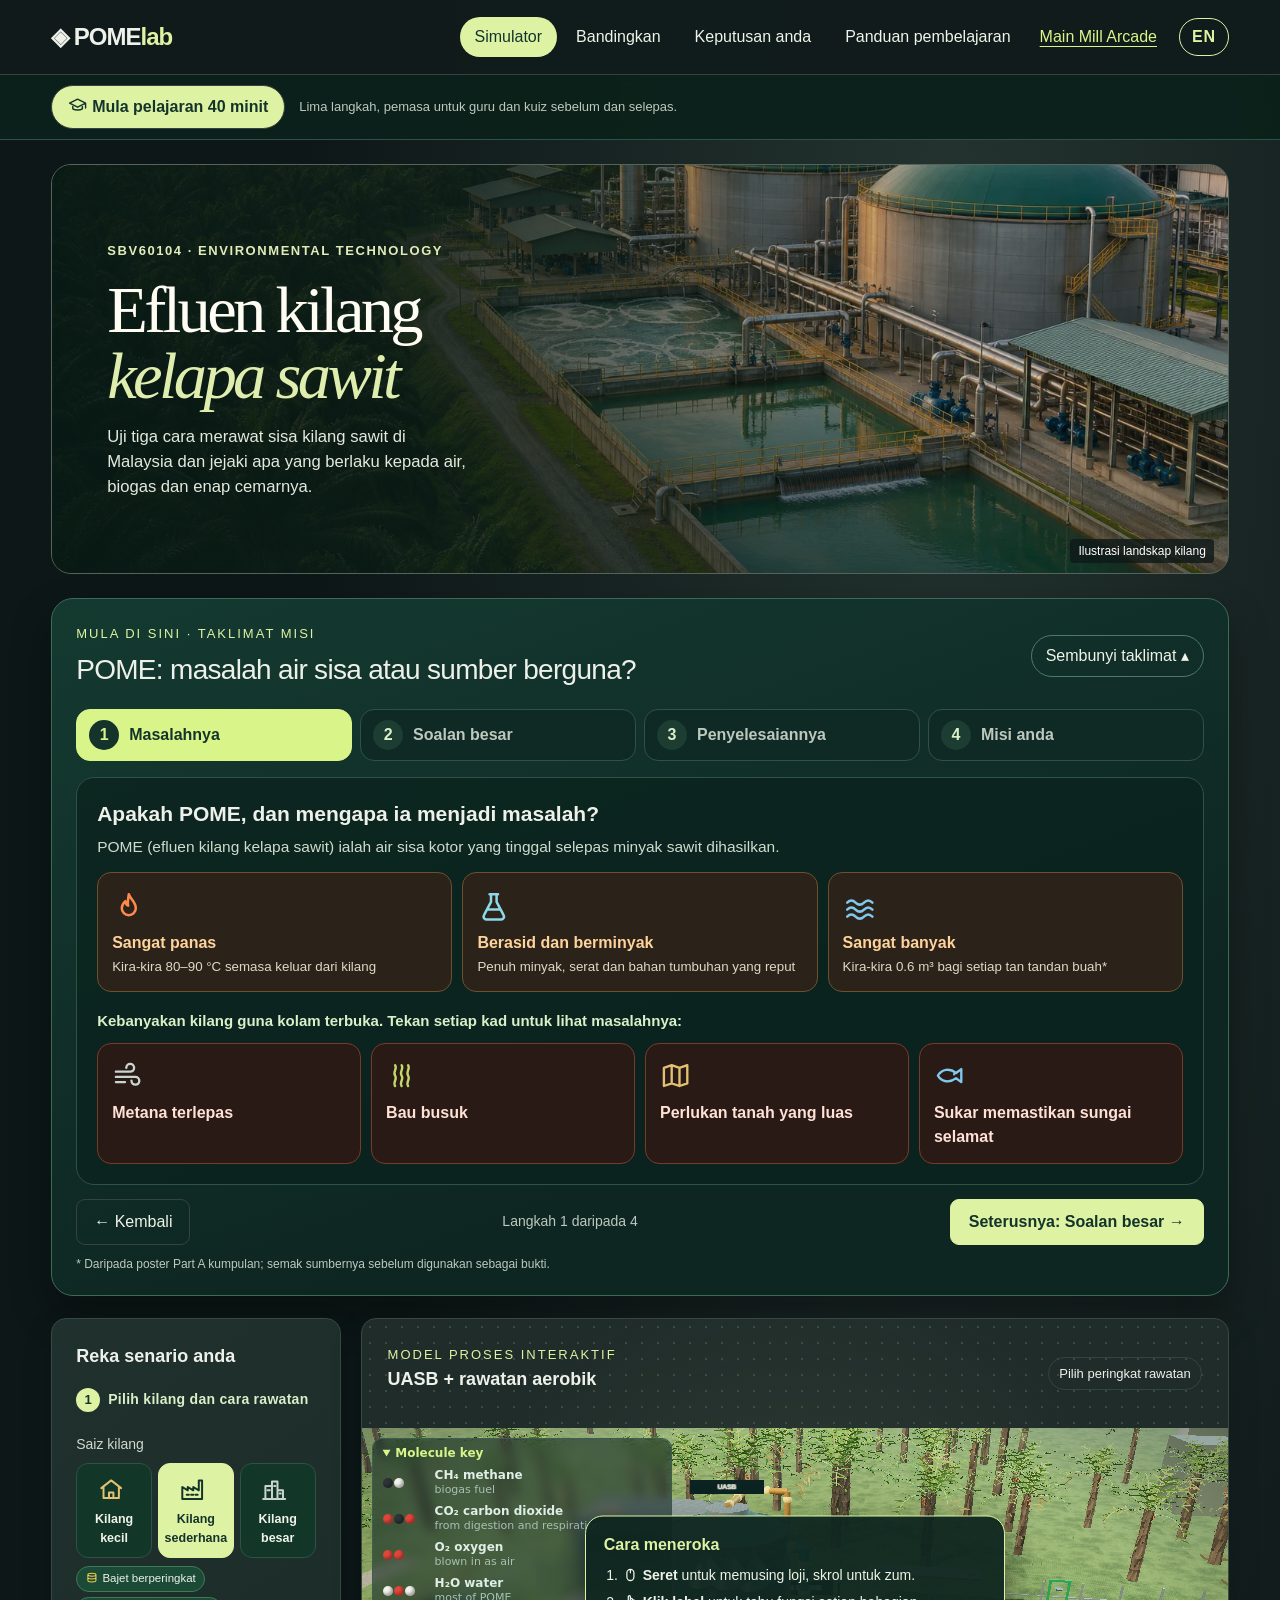
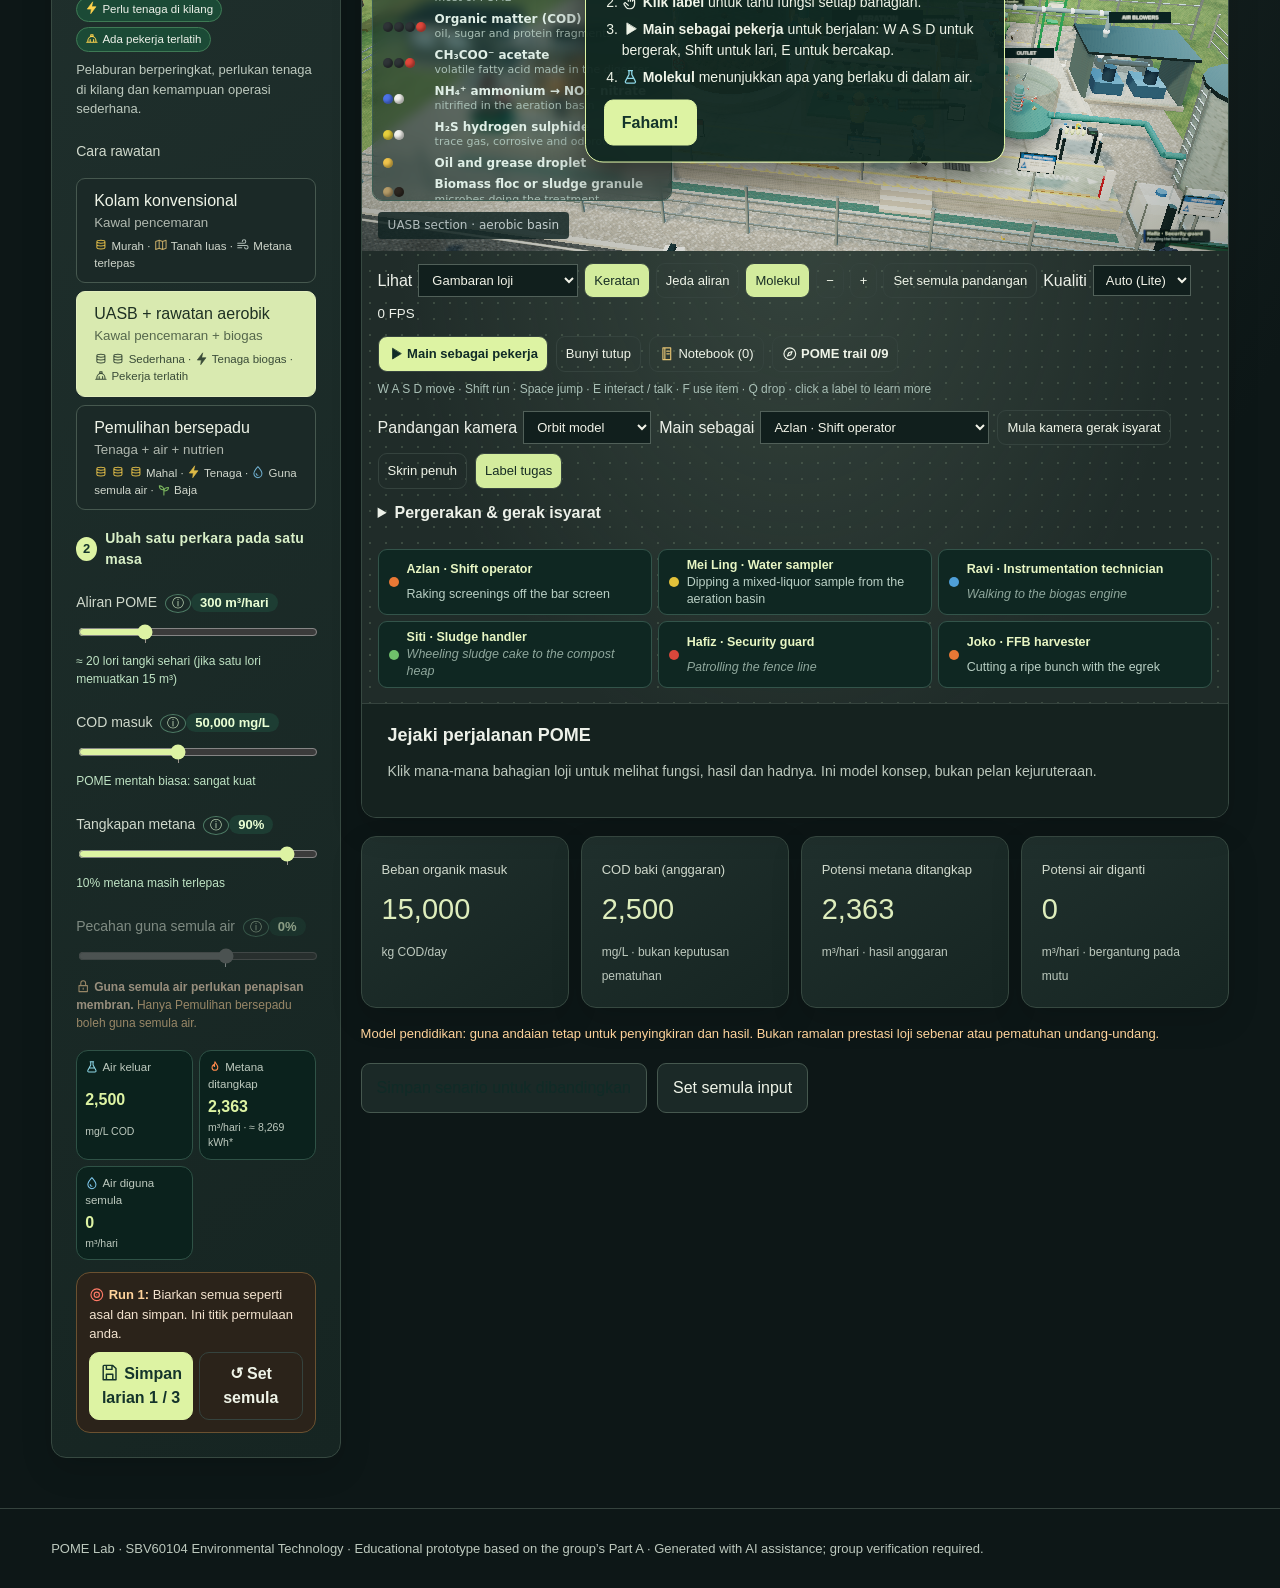
==== commit 713907d1: "Keep icons small and inline everywhere Older rules such as '.stage svg {width:100%}' and block-level" ====
--- a/index.html
+++ b/index.html
@@ -37,4 +37,4 @@
 const fmt=n=>Math.round(n).toLocaleString('en');function update(){let v=values();$('flowO').textContent=fmt(v.flow)+' m³/day';$('codO').textContent=fmt(v.cod)+' mg/L';$('captureO').textContent=v.capture+'%';$('reuseO').textContent=v.reuse+'%';$('capture').disabled=!option;$('reuse').disabled=option!==2;$('load').textContent=fmt(v.load);$('residual').textContent=fmt(v.residual);$('gas').textContent=fmt(v.gas);$('waterout').textContent=fmt(v.water);$('context').textContent=contexts[v.scenario];$('planttitle').textContent=names[option];document.querySelectorAll('[data-option]').forEach(b=>b.classList.toggle('active',+b.dataset.option===option))}
 document.querySelectorAll('[data-option]').forEach(b=>b.onclick=()=>{option=+b.dataset.option;update()});['flow','cod','capture','reuse'].forEach(id=>$(id).oninput=update);$('scenario').onchange=()=>{$('flow').value={small:100,medium:300,large:800}[$('scenario').value];update()};function stage(i){$('detailtitle').textContent=stages[i][0];$('detailtext').textContent=stages[i][1]}document.querySelectorAll('[data-stage]').forEach(b=>{b.onclick=()=>stage(+b.dataset.stage);b.onkeydown=e=>{if(e.key==='Enter'||e.key===' '){e.preventDefault();stage(+b.dataset.stage)}}});function renderRuns(){$('runs').innerHTML=runs.map(v=>`<tr><td>${v.scenario} / ${v.pathway}</td><td>${fmt(v.flow)} m³/d</td><td>${fmt(v.residual)} mg/L</td><td>${fmt(v.gas)} m³/d</td><td>${fmt(v.water)} m³/d</td></tr>`).join('');$('empty').hidden=runs.length>0} $('save').onclick=()=>{runs.push(values());renderRuns();$('saved').textContent='Scenario '+runs.length+' saved. Open Compare to review your experiments.'};$('clear').onclick=()=>{runs=[];renderRuns()};$('reset').onclick=()=>{option=1;$('scenario').value='medium';$('flow').value=300;$('cod').value=50000;$('capture').value=90;$('reuse').value=50;update()};
 const choiceText=['A defensible interim choice only if treatment adequacy and remaining risks are addressed. Explain why an upgrade is deferred and specify a realistic review or upgrade plan.','A plausible staged choice given energy demand and limited recovery markets. It still requires trained operators, suitable pretreatment, safe gas handling and effluent verification.','Potentially beneficial, but explain the investment and skills gap. Confirm water and sludge users and quality requirements before assuming recovery benefits.'];document.querySelectorAll('[data-choice]').forEach(b=>b.onclick=()=>{document.querySelectorAll('[data-choice]').forEach(x=>x.classList.toggle('active',x===b));$('choicefeedback').className='feedback';$('choicefeedback').textContent=choiceText[+b.dataset.choice]});$('review').onclick=()=>{let t=$('reason').value.trim(),n=t.split(/\s+/).filter(Boolean).length;$('reasonfeedback').className='feedback';$('reasonfeedback').textContent=n<35?'Develop your reasoning further: name your choice, compare two criteria, identify a limitation and state a condition for implementation.':'Your response is ready for peer review. Check: two evidence-based criteria, one residual risk and one feasible implementation condition. Length alone does not establish accuracy.'};$('quiz').onsubmit=e=>{e.preventDefault();let f=new FormData(e.target);if(['q1','q2','q3'].some(k=>!f.has(k))){$('quizfeedback').textContent='Please answer all three questions first.';return}lastScore=+(f.get('q1')==='0')+ +(f.get('q2')==='1')+ +(f.get('q3')==='1');$('quizfeedback').className='feedback';$('quizfeedback').textContent=`${lastScore}/3 correct. High BOD can increase oxygen demand. Gas recovery does not prove effluent compliance. Sludge recovery requires treatment, quality checks and suitability for use. Revisit your answers and try again.`};$('export').onclick=()=>{let blob=new Blob([JSON.stringify({title:'POME Lab learning record',assumptions:'Illustrative educational model; not plant predictions or compliance evidence.',runs,recommendation:$('reason').value,quizScore:lastScore},null,2)],{type:'application/json'}),u=URL.createObjectURL(blob),a=document.createElement('a');a.href=u;a.download='pome-learning-record.json';a.click();setTimeout(()=>URL.revokeObjectURL(u),1000)};update();
-</script><script src="icons.js?v=shift23"></script><script type="module" src="process/i18n.mjs?v=shift23"></script><script type="module" src="process/poster.mjs?v=shift23"></script><script type="module" src="process/scenario.mjs?v=shift23"></script><script type="module" src="process/lesson.mjs?v=shift23"></script><script type="module" src="process/loader3d.mjs?v=shift23"></script><script type="module" src="process/decision.mjs?v=shift23"></script><script type="module" src="process/pwa.mjs?v=shift23"></script></body></html>+</script><script src="icons.js?v=shift24b"></script><script type="module" src="process/i18n.mjs?v=shift23"></script><script type="module" src="process/poster.mjs?v=shift23"></script><script type="module" src="process/scenario.mjs?v=shift23"></script><script type="module" src="process/lesson.mjs?v=shift23"></script><script type="module" src="process/loader3d.mjs?v=shift23"></script><script type="module" src="process/decision.mjs?v=shift23"></script><script type="module" src="process/pwa.mjs?v=shift23"></script></body></html>
